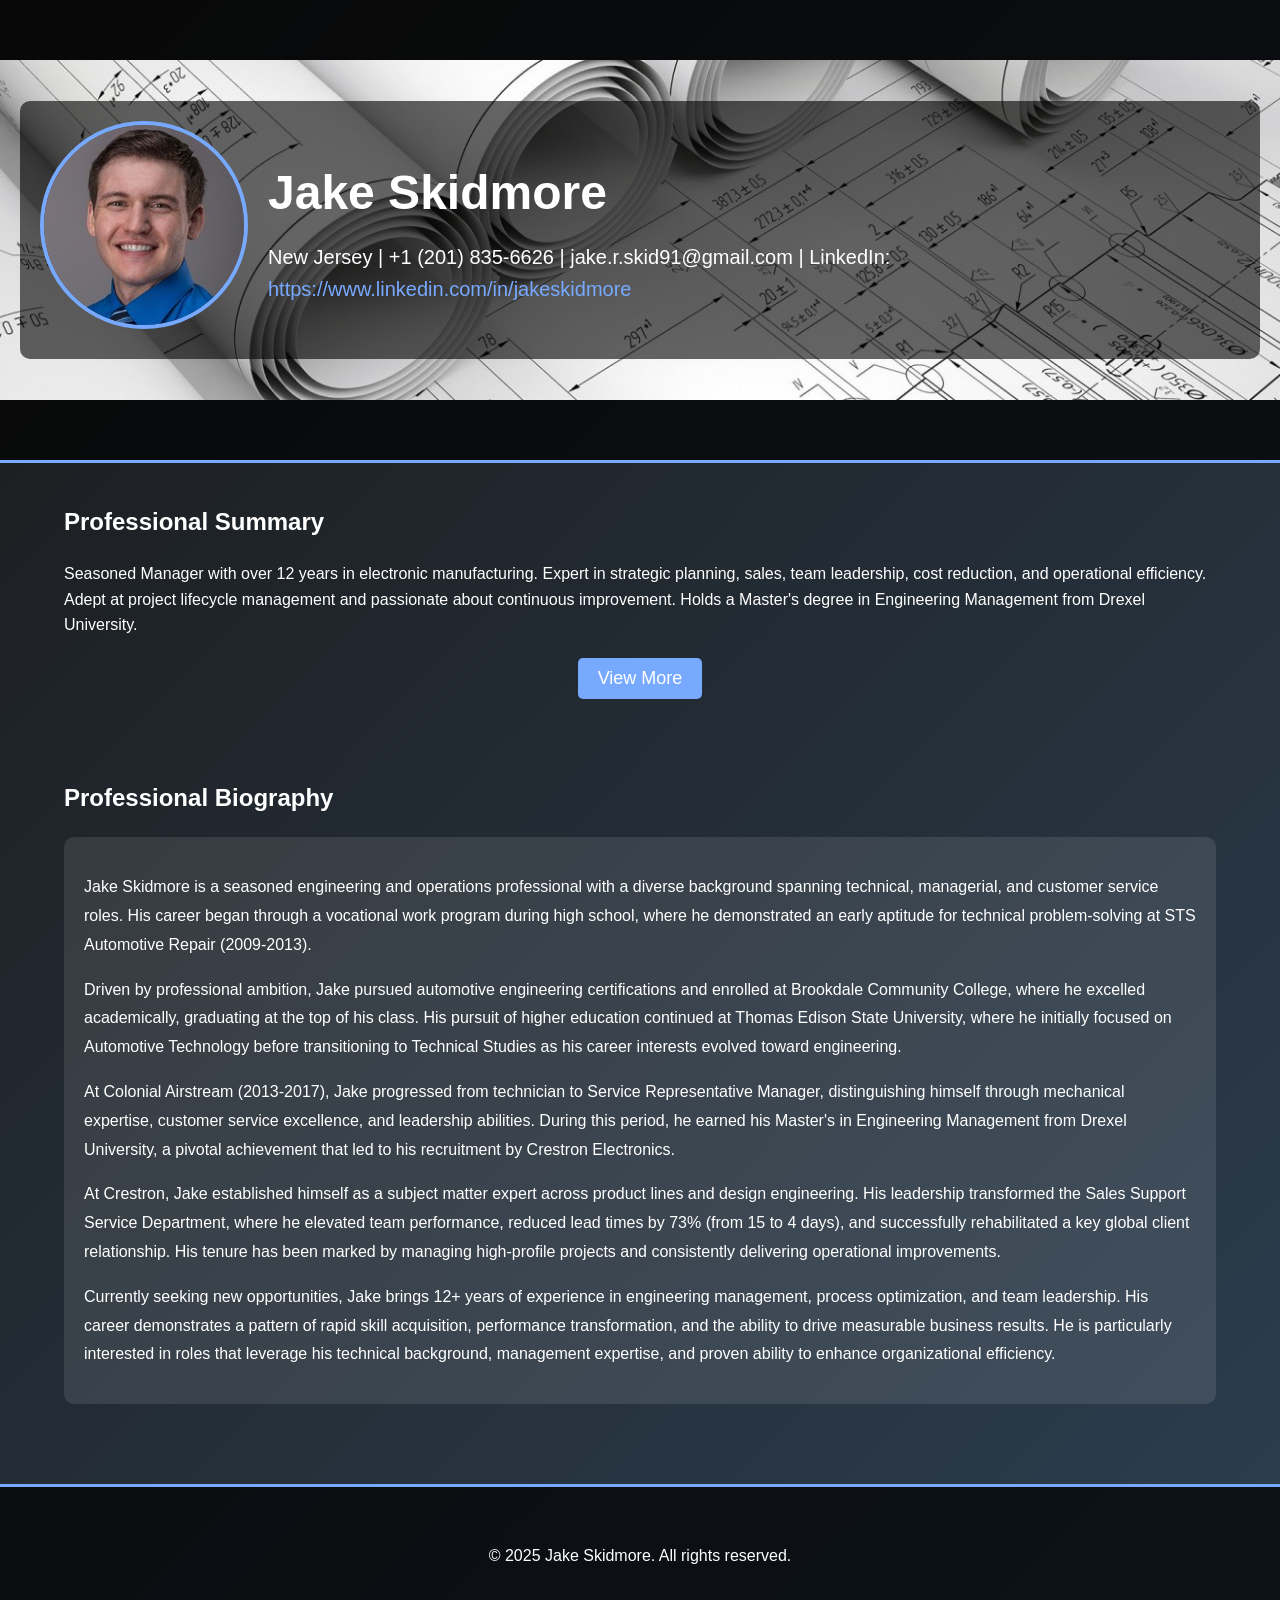
==== index.html @ ad58b1e4 "Update index.html" ====
<!DOCTYPE html>
<html lang="en">
<head>
    <meta charset="UTF-8">
    <meta name="viewport" content="width=device-width, initial-scale=1.0">
    <title>Jake Skidmore - Engineering Manager</title>
    <style>
        body {
            font-family: 'Arial', sans-serif;
            margin: 0;
            padding: 0;
            background: linear-gradient(135deg, #1a1a1a, #2c3e50);
            color: #fff;
            line-height: 1.6;
            overflow-x: hidden;
        }

        .container {
            width: 90%;
            max-width: 1200px;
            margin: 0 auto;
            padding: 20px;
        }

        h1, h2, h3 {
            color: #fff;
        }

        a {
            color: #77aaff;
            text-decoration: none;
        }

        a:hover {
            text-decoration: underline;
        }

        /* Header */
        header {
            text-align: center;
            padding: 60px 0;
            background: rgba(0, 0, 0, 0.7);
            border-bottom: 3px solid #77aaff;
            animation: fadeIn 2s ease-in-out;
            position: relative;
            overflow: hidden;
        }

        header img {
            width: 150px;
            height: 150px;
            border-radius: 50%;
            border: 3px solid #77aaff;
            margin-bottom: 10px;
        }

        header h1 {
            font-size: 48px;
            margin: 0;
            animation: slideIn 1.5s ease-in-out;
        }

        header p {
            font-size: 20px;
            margin: 10px 0 0;
            animation: slideIn 1.5s ease-in-out;
        }

        /* Tabs */
        .tabs {
            display: flex;
            justify-content: center;
            margin: 20px 0;
        }

        .tab-button {
            background: rgba(255, 255, 255, 0.1);
            border: none;
            color: #fff;
            padding: 10px 20px;
            margin: 0 10px;
            font-size: 18px;
            cursor: pointer;
            border-radius: 5px;
            transition: background 0.3s ease, transform 0.3s ease;
        }

        .tab-button:hover {
            background: rgba(119, 170, 255, 0.3);
            transform: translateY(-3px);
        }

        .tab-button.active {
            background: #77aaff;
            color: #fff;
        }

        .tab-content {
            display: none;
            padding: 20px;
            background: rgba(255, 255, 255, 0.1);
            border-radius: 10px;
            animation: fadeIn 0.5s ease-in-out;
        }

        .tab-content.active {
            display: block;
        }

        /* Experience & Education Items */
        .experience-item, .education-item {
            background: rgba(255, 255, 255, 0.1);
            padding: 20px;
            margin: 20px 0;
            border-radius: 10px;
            box-shadow: 0 4px 15px rgba(0, 0, 0, 0.3);
            transition: transform 0.3s ease, box-shadow 0.3s ease;
        }

        .experience-item:hover, .education-item:hover {
            transform: translateY(-10px);
            box-shadow: 0 8px 25px rgba(0, 0, 0, 0.5);
        }

        .experience-item h3, .education-item h3 {
            font-size: 24px;
            margin: 0 0 10px;
        }

        .experience-item p, .education-item p {
            font-size: 16px;
            margin: 5px 0;
        }

        /* Skills */
        #skills ul {
            list-style: none;
            padding: 0;
            display: flex;
            flex-wrap: wrap;
            gap: 10px;
        }

        #skills ul li {
            background: #77aaff;
            color: #fff;
            padding: 10px 20px;
            border-radius: 5px;
            font-size: 16px;
            transition: transform 0.3s ease, background 0.3s ease;
        }

        #skills ul li:hover {
            transform: scale(1.1);
            background: #5599ff;
        }

        /* Contact */
        #contact ul {
            list-style: none;
            padding: 0;
            text-align: center;
        }

        #contact ul li {
            margin: 10px 0;
            font-size: 18px;
        }

        /* Animations */
        @keyframes fadeIn {
            from { opacity: 0; }
            to { opacity: 1; }
        }

        @keyframes slideIn {
            from { transform: translateY(-50px); opacity: 0; }
            to { transform: translateY(0); opacity: 1; }
        }

        @keyframes glow {
            0% { opacity: 0; }
            100% { opacity: 1; }
        }

        /* Footer */
        footer {
            text-align: center;
            padding: 20px 0;
            background: rgba(0, 0, 0, 0.7);
            border-top: 3px solid #77aaff;
            margin-top: 40px;
            animation: fadeIn 2s ease-in-out;
        }

        /* Smooth Scroll */
        html {
            scroll-behavior: smooth;
        }

        /* New Additions */
        .view-more {
            text-align: center;
            margin: 20px 0;
        }

        .view-more button {
            background: #77aaff;
            color: #fff;
            border: none;
            padding: 10px 20px;
            font-size: 18px;
            cursor: pointer;
            border-radius: 5px;
            transition: background 0.3s ease, transform 0.3s ease;
        }

        .view-more button:hover {
            background: #5599ff;
            transform: translateY(-3px);
        }

        .skill-level {
            display: flex;
            align-items: center;
            margin-bottom: 15px;
        }

        .skill-level span {
            width: 200px; /* Adjust width as needed */
            font-weight: bold;
            font-size: 16px;
        }

        .skill-level progress {
            flex: 1;
            height: 10px;
            border-radius: 5px;
            background: rgba(255, 255, 255, 0.2);
        }

        .skill-level progress::-webkit-progress-bar {
            background: rgba(255, 255, 255, 0.2);
            border-radius: 5px;
        }

        .skill-level progress::-webkit-progress-value {
            background: #77aaff;
            border-radius: 5px;
        }

        .skill-level progress::-moz-progress-bar {
            background: #77aaff;
            border-radius: 5px;
        }

        .testimonials {
            background: rgba(255, 255, 255, 0.1);
            padding: 20px;
            border-radius: 10px;
            margin: 20px 0;
        }

        .testimonial-item {
            margin-bottom: 20px;
        }

        .testimonial-item p {
            font-style: italic;
        }

        .testimonial-item h4 {
            margin: 10px 0 0;
            font-size: 18px;
        }

        .contact-form {
            background: rgba(255, 255, 255, 0.1);
            padding: 20px;
            border-radius: 10px;
            margin: 20px 0;
        }

        .contact-form input, .contact-form textarea {
            width: 100%;
            padding: 10px;
            margin: 10px 0;
            border: none;
            border-radius: 5px;
            background: rgba(255, 255, 255, 0.2);
            color: #fff;
        }

        .contact-form button {
            background: #77aaff;
            color: #fff;
            border: none;
            padding: 10px 20px;
            font-size: 18px;
            cursor: pointer;
            border-radius: 5px;
            transition: background 0.3s ease, transform 0.3s ease;
        }

        .contact-form button:hover {
            background: #5599ff;
            transform: translateY(-3px);
        }

        .download-resume {
            text-align: center;
            margin: 20px 0;
        }

        .download-resume button {
            background: #77aaff;
            color: #fff;
            border: none;
            padding: 10px 20px;
            font-size: 18px;
            cursor: pointer;
            border-radius: 5px;
            transition: background 0.3s ease, transform 0.3s ease;
        }

        .download-resume button:hover {
            background: #5599ff;
            transform: translateY(-3px);
        }

        /* 3D Effects */
        .experience-item, .education-item, .testimonial-item, .contact-form, .download-resume {
            transform-style: preserve-3d;
            perspective: 1000px;
        }

        .experience-item:hover, .education-item:hover, .testimonial-item:hover, .contact-form:hover, .download-resume:hover {
            transform: rotateY(10deg) rotateX(10deg) translateZ(20px);
        }

        /* Additional Animations */
        @keyframes float {
            0%, 100% { transform: translateY(0); }
            50% { transform: translateY(-10px); }
        }

        .experience-item, .education-item, .testimonial-item, .contact-form, .download-resume {
            animation: float 4s ease-in-out infinite;
        }

        /* Back to Summary Button */
        .back-to-summary {
            text-align: center;
            margin-bottom: 20px;
        }

        .back-to-summary button {
            background: #77aaff;
            color: #fff;
            border: none;
            padding: 10px 20px;
            font-size: 18px;
            cursor: pointer;
            border-radius: 5px;
            transition: background 0.3s ease, transform 0.3s ease;
        }

        .back-to-summary button:hover {
            background: #5599ff;
            transform: translateY(-3px);
        }
.banner {
        background: url('[data-uri]') no-repeat center center;
        background-size: cover;
        height: 300px; /* Adjust height as needed */
        display: flex;
        align-items: center;
        justify-content: center;
        padding: 20px;
    }

    /* Profile Picture & Info */
    .profile-container {
        display: flex;
        align-items: center;
        background: rgba(0, 0, 0, 0.6); /* Dark overlay for readability */
        padding: 20px;
        border-radius: 10px;
    }

    .profile-container img {
        width: 200px; /* Enlarged */
        height: 200px;
        border-radius: 50%;
        border: 4px solid #77aaff;
        margin-right: 20px;
    }

    .profile-info {
        text-align: left;
        color: white;
    }
	
	.project-item {
    background: rgba(255, 255, 255, 0.1);
    padding: 20px;
    margin: 20px 0;
    border-radius: 10px;
    box-shadow: 0 4px 15px rgba(0, 0, 0, 0.3);
    transition: transform 0.3s ease, box-shadow 0.3s ease;
}

.project-item:hover {
    transform: translateY(-10px);
    box-shadow: 0 8px 25px rgba(0, 0, 0, 0.5);
}

.project-item h3 {
    font-size: 24px;
    margin: 0 0 10px;
}

.project-item p {
    font-size: 16px;
    margin: 5px 0;
}

.project-item a {
    color: #77aaff;
    text-decoration: none;
}

.project-item a:hover {
    text-decoration: underline;
}

 .bio-content {
        background: rgba(255, 255, 255, 0.1);
        padding: 20px;
        border-radius: 10px;
        margin: 20px 0;
        line-height: 1.8;
    }
    
    .bio-content p {
        margin-bottom: 15px;
    }
    </style>
</head>
<body>
<header>
    <div class="banner">
        <div class="profile-container">
            <img src="[data-uri]" 
         
                alt="Jake Skidmore">
            <div class="profile-info">
                <h1>Jake Skidmore</h1>
                <p>New Jersey | +1 (201) 835-6626 | jake.r.skid91@gmail.com | LinkedIn: 
                    <a href="https://linkedin.com/jakeskidmore" target="_blank">https://www.linkedin.com/in/jakeskidmore</a>
                </p>
            </div>
        </div>
    </div>
</header>


    <section id="summary">
        <div class="container">
            <h2> Professional Summary</h2>
            <p>
              Seasoned Manager with over 12 years in electronic manufacturing. Expert in strategic planning, sales, team leadership, cost reduction, and operational efficiency. Adept at project lifecycle management and passionate about continuous improvement. Holds a Master's degree in Engineering Management from Drexel University.
            </p>
            <div class="view-more">
                <button onclick="showTabs()">View More</button>
            </div>
        </div>
    </section>
<section id="bio">
    <div class="container">
        <h2>Professional Biography</h2>
        <div class="bio-content">
            <p>Jake Skidmore is a seasoned engineering and operations professional with a diverse background spanning technical, managerial, and customer service roles. His career began through a vocational work program during high school, where he demonstrated an early aptitude for technical problem-solving at STS Automotive Repair (2009-2013).</p>

            <p>Driven by professional ambition, Jake pursued automotive engineering certifications and enrolled at Brookdale Community College, where he excelled academically, graduating at the top of his class. His pursuit of higher education continued at Thomas Edison State University, where he initially focused on Automotive Technology before transitioning to Technical Studies as his career interests evolved toward engineering.</p>

            <p>At Colonial Airstream (2013-2017), Jake progressed from technician to Service Representative Manager, distinguishing himself through mechanical expertise, customer service excellence, and leadership abilities. During this period, he earned his Master's in Engineering Management from Drexel University, a pivotal achievement that led to his recruitment by Crestron Electronics.</p>

            <p>At Crestron, Jake established himself as a subject matter expert across product lines and design engineering. His leadership transformed the Sales Support Service Department, where he elevated team performance, reduced lead times by 73% (from 15 to 4 days), and successfully rehabilitated a key global client relationship. His tenure has been marked by managing high-profile projects and consistently delivering operational improvements.</p>

            <p>Currently seeking new opportunities, Jake brings 12+ years of experience in engineering management, process optimization, and team leadership. His career demonstrates a pattern of rapid skill acquisition, performance transformation, and the ability to drive measurable business results. He is particularly interested in roles that leverage his technical background, management expertise, and proven ability to enhance organizational efficiency.</p>
        </div>
    </div>
</section>
    <section id="tabs-section" style="display: none;">
        <div class="container">
            <!-- Add a "Back to Summary" button -->
            <div class="back-to-summary">
                <button onclick="showSummary()">Back to Summary</button>
            </div>
            <div class="tabs">
                <button class="tab-button" data-tab="skills">Skills</button>
                <button class="tab-button" data-tab="education">Education</button>
				<button class="tab-button" data-tab="projects">Notable Projects</button> 
            </div>
			
			<div id="projects" class="tab-content">
    <h2>NOTABLE PROJECTS</h2>
    <div class="project-item">
        <h3>Lambeau Field</h3>
        <p>
            Lambeau Field, home of the Green Bay Packers, implemented Crestron's advanced automation solutions to enhance the fan experience and streamline stadium operations.
            <br>
            <a href="https://www.crestron.com/News/Case-Studies/2021/Lambeau-Field" target="_blank">Read more about the Lambeau Field project</a>
        </p>
    </div>
    <div class="project-item">
        <h3>Texas A&M University College of Engineering</h3>
        <p>
            Texas A&M University integrated Crestron's technology to create a state-of-the-art learning environment for engineering students.
            <br>
            <a href="https://www.crestron.com/News/Case-Studies/2019/Texas-A-M-University-College-of-Engineering" target="_blank">Read more about the Texas A&M project</a>
        </p>
    </div>
    <div class="project-item">
        <h3>White & Case LLP</h3>
        <p>
            White & Case LLP, a global law firm, utilized Crestron's solutions to modernize their office spaces and improve collaboration across their teams.
            <br>
            <a href="https://www.crestron.com/News/Case-Studies/2019/White-Case-LLP" target="_blank">Read more about the White & Case LLP project</a>
        </p>
    </div>
</div>
			
            <div id="education" class="tab-content">
                <h2>EDUCATION</h2>
                <div class="education-item">
                    <h3>Drexel University – Philadelphia, PA</h3>
                    <p>Master of Science, Engineering Management – May 2017</p>
                </div>
                <div class="education-item">
                    <h3>Thomas Edison State University – Trenton, NJ</h3>
                    <p>Bachelor of Science, Technical Studies – December 2014</p>
                </div>
            </div>
            <div id="skills" class="tab-content">
                <h2>SKILLS</h2>
                <div class="skill-level">
                    <span>Project Management</span>
                    <progress value="90" max="100"></progress>
                </div>
                <div class="skill-level">
                    <span>Product Management</span>
                    <progress value="85" max="100"></progress>
                </div>
                <div class="skill-level">
                    <span>Strategic Thinking</span>
                    <progress value="88" max="100"></progress>
                </div>
                <div class="skill-level">
                    <span>Strategic Planning & Execution</span>
                    <progress value="92" max="100"></progress>
                </div>
                <div class="skill-level">
                    <span>Process Standardization</span>
                    <progress value="87" max="100"></progress>
                </div>
                <div class="skill-level">
                    <span>Change Management</span>
                    <progress value="85" max="100"></progress>
                </div>
                <div class="skill-level">
                    <span>Team Development</span>
                    <progress value="90" max="100"></progress>
                </div>
                <div class="skill-level">
                    <span>Workforce Development & Mentorship</span>
                    <progress value="89" max="100"></progress>
                </div>
                <div class="skill-level">
                    <span>Business Process Improvement (BPI)</span>
                    <progress value="91" max="100"></progress>
                </div>
                <div class="skill-level">
                    <span>Time Management</span>
                    <progress value="95" max="100"></progress>
                </div>
                <div class="skill-level">
                    <span>Problem-Solving</span>
                    <progress value="94" max="100"></progress>
                </div>
                <div class="skill-level">
                    <span>Innovation</span>
                    <progress value="88" max="100"></progress>
                </div>
                <div class="skill-level">
                    <span>Quality Improvement</span>
                    <progress value="90" max="100"></progress>
                </div>
                <div class="skill-level">
                    <span>Agile & Waterfall Management</span>
                    <progress value="93" max="100"></progress>
                </div>
                <div class="skill-level">
                    <span>Coaching</span>
                    <progress value="87" max="100"></progress>
                </div>
                <div class="skill-level">
                    <span>Communication</span>
                    <progress value="92" max="100"></progress>
                </div>
                <div class="skill-level">
                    <span>Presentation</span>
                    <progress value="89" max="100"></progress>
                </div>
                <div class="skill-level">
                    <span>Decision-Making & Problem-Solving</span>
                    <progress value="91" max="100"></progress>
                </div>
                <div class="skill-level">
                    <span>Relationship Building</span>
                    <progress value="90" max="100"></progress>
                </div>
                <div class="skill-level">
                    <span>Adaptability</span>
                    <progress value="93" max="100"></progress>
                </div>
                <div class="skill-level">
                    <span>Microsoft Office Suite</span>
                    <progress value="95" max="100"></progress>
                </div>
                <div class="skill-level">
                    <span>AutoCAD</span>
                    <progress value="85" max="100"></progress>
                </div>
                <div class="skill-level">
                    <span>Smartsheet</span>
                    <progress value="88" max="100"></progress>
                </div>
                <div class="skill-level">
                    <span>Salesforce</span>
                    <progress value="87" max="100"></progress>
                </div>
                <div class="skill-level">
                    <span>Jira</span>
                    <progress value="90" max="100"></progress>
                </div>
                <div class="skill-level">
                    <span>Bluebeam Revu</span>
                    <progress value="86" max="100"></progress>
                </div>
                <div class="skill-level">
                    <span>HTML</span>
                    <progress value="92" max="100"></progress>
                </div>
                <div class="skill-level">
                    <span>Python</span>
                    <progress value="89" max="100"></progress>
                </div>
                <div class="skill-level">
                    <span>JavaScript</span>
                    <progress value="88" max="100"></progress>
                </div>
                <div class="skill-level">
                    <span>CSS</span>
                    <progress value="90" max="100"></progress>
                </div>
            </div>
    </section>

   
    <footer>
        <div class="container">
            <p>&copy; 2025 Jake Skidmore. All rights reserved.</p>
        </div>
    </footer>

    <script>
const tabButtons = document.querySelectorAll('.tab-button');
const tabContents = document.querySelectorAll('.tab-content');

tabButtons.forEach(button => {
    button.addEventListener('click', () => {
        // Remove active class from all buttons and contents
        tabButtons.forEach(btn => btn.classList.remove('active'));
        tabContents.forEach(content => content.classList.remove('active'));

        // Add active class to the clicked button and corresponding content
        button.classList.add('active');
        const tabId = button.getAttribute('data-tab');
        document.getElementById(tabId).classList.add('active');
    });
});

    // Show tabs when "View More" is clicked
    function showTabs() {
        document.getElementById('tabs-section').style.display = 'block';
        document.getElementById('summary').style.display = 'none';
    }

    // Redirect to the Google Drive URL for resume download
    function downloadResume() {
        window.location.href = "https://drive.google.com/file/d/1mswe3ufVLUge-HNjXkc7mjkjzLSnm6Ih/view?usp=drive_link";
    }

    // Show the Summary section and hide the Tabs section
    function showSummary() {
        document.getElementById('summary').style.display = 'block';
        document.getElementById('tabs-section').style.display = 'none';
    }

    // Show the Tabs section and hide the Summary section
    function showTabs() {
        document.getElementById('tabs-section').style.display = 'block';
        document.getElementById('summary').style.display = 'none';
    }
        
    </script>
</body>
</html>
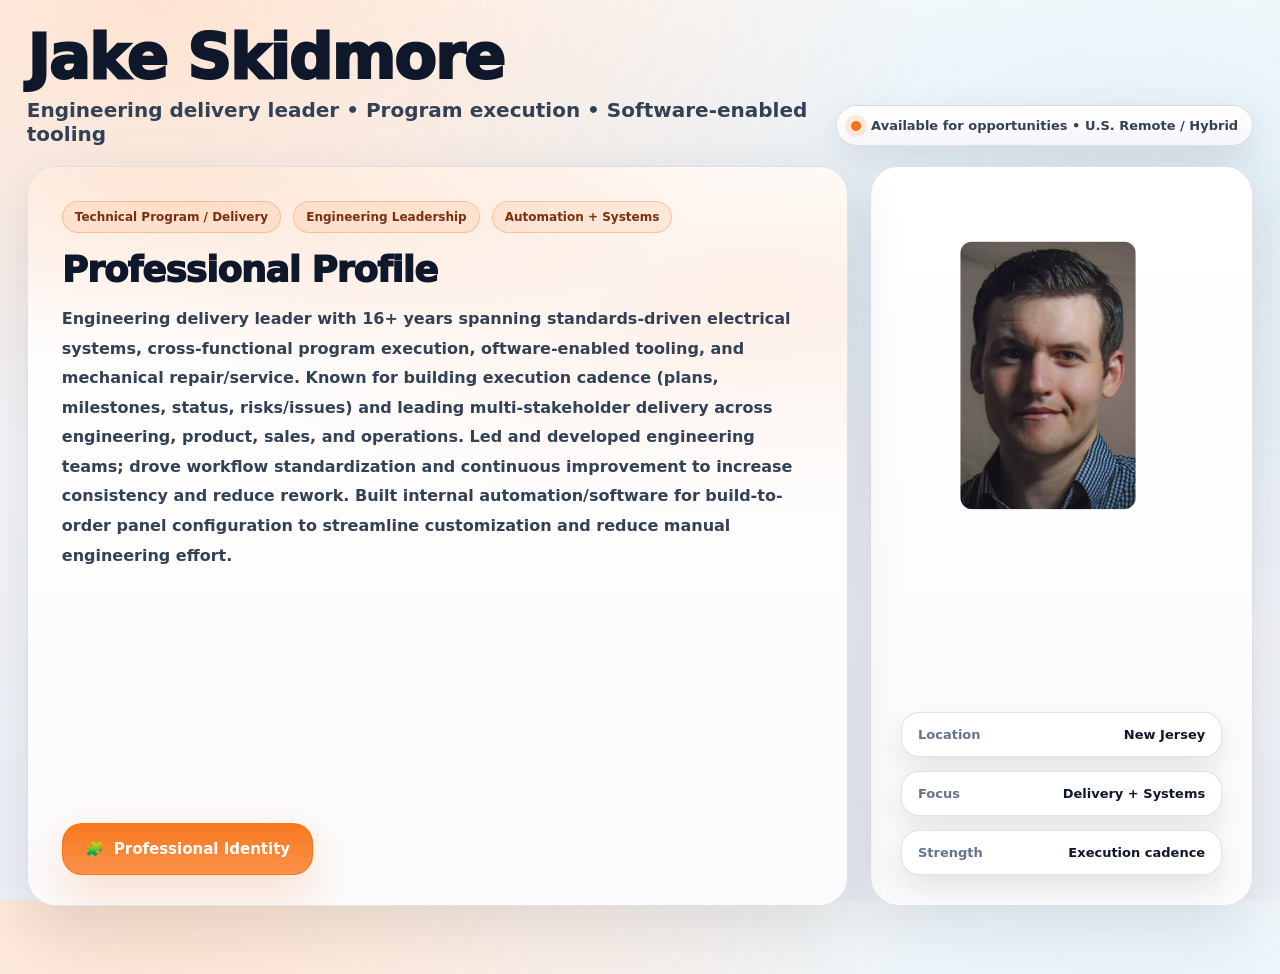
==== commit a5c56b77: "Update index.html" ====
--- a/index.html
+++ b/index.html
@@ -1,720 +1,1230 @@
-<!DOCTYPE html>
+<!doctype html>
 <html lang="en">
 <head>
-    <meta charset="UTF-8">
-    <meta name="viewport" content="width=device-width, initial-scale=1.0">
-    <title>Jake Skidmore - Engineering Manager</title>
-    <style>
-        body {
-            font-family: 'Arial', sans-serif;
-            margin: 0;
-            padding: 0;
-            background: linear-gradient(135deg, #1a1a1a, #2c3e50);
-            color: #fff;
-            line-height: 1.6;
-            overflow-x: hidden;
+  <meta charset="utf-8" />
+  <meta name="viewport" content="width=device-width, initial-scale=1" />
+  <title>Jake Skidmore — Professional Profile</title>
+  <style>
+    :root{
+      /* Bright theme */
+      --bg0:#ffffff;
+      --bg1:#f6f7fb;
+      --bg2:#eef1f7;
+
+      --panel:#ffffff;
+      --panel2:#fbfbfd;
+      --border: rgba(15,23,42,0.12);
+
+      --text:#0f172a;
+      --muted:#334155;
+      --muted2:#64748b;
+
+      --shadow: 0 18px 60px rgba(15,23,42,0.12);
+      --shadow2: 0 12px 34px rgba(15,23,42,0.10);
+
+      --radius-xl: 28px;
+      --radius-lg: 20px;
+      --radius-md: 16px;
+
+      /* Orange accent */
+      --accent:#f97316;
+      --accent2:#fb923c;
+      --accentSoft: rgba(249,115,22,0.14);
+
+      --gap: 22px;
+    }
+
+    *{ box-sizing:border-box; }
+    html, body{ height:100%; }
+    body{
+      margin:0;
+      font-family: ui-sans-serif, system-ui, -apple-system, Segoe UI, Roboto, Helvetica, Arial;
+      color: var(--text);
+      background:
+        radial-gradient(1200px 700px at 12% 0%, rgba(249,115,22,0.20), transparent 65%),
+        radial-gradient(1200px 700px at 88% 20%, rgba(2,132,199,0.10), transparent 65%),
+        linear-gradient(180deg, var(--bg0), var(--bg1) 35%, var(--bg2));
+      overflow-x:hidden;
+    }
+
+    a{ color:inherit; text-decoration:none; }
+    button{ font:inherit; }
+
+    /* Fill more of the page */
+    .wrap{
+      width: min(1560px, 98vw);
+      margin: 0 auto;
+      padding: 28px 14px 46px;
+      min-height: 100vh;
+      display:flex;
+      flex-direction:column;
+    }
+
+    /* Top bar */
+    .topbar{
+      display:flex;
+      align-items:flex-end;
+      justify-content:space-between;
+      gap: 18px;
+      margin-bottom: 20px;
+    }
+
+    .brand{
+      display:flex;
+      flex-direction:column;
+      gap: 10px;
+    }
+    .brand .name{
+      font-weight: 950;
+      letter-spacing: -1.4px;
+      font-size: clamp(40px, 4.8vw, 68px);
+      line-height: 0.98;
+      margin: 0;
+    }
+    .brand .tagline{
+      color: var(--muted);
+      font-size: clamp(15px, 1.6vw, 20px);
+      font-weight: 750;
+    }
+
+    .pill{
+      display:flex;
+      gap:10px;
+      align-items:center;
+      padding: 12px 14px;
+      border: 1px solid var(--border);
+      background: linear-gradient(180deg, #ffffff, #f7f7fb);
+      border-radius: 999px;
+      box-shadow: var(--shadow2);
+      white-space:nowrap;
+    }
+    .pill .dot{
+      width:10px; height:10px; border-radius:50%;
+      background: var(--accent);
+      box-shadow: 0 0 0 6px var(--accentSoft);
+    }
+    .pill span{
+      color: var(--muted);
+      font-size: 13px;
+      font-weight: 650;
+    }
+
+    @media (max-width: 980px){
+      .pill{ display:none; }
+    }
+
+    /* Panels */
+    .panel{
+      border: 1px solid var(--border);
+      background: linear-gradient(180deg, var(--panel), var(--panel2));
+      border-radius: var(--radius-xl);
+      box-shadow: var(--shadow);
+    }
+
+    /* HERO - fill viewport height to remove dead space */
+    .hero{
+      display:grid;
+      grid-template-columns: 1.5fr 0.7fr;
+      gap: var(--gap);
+      align-items: stretch;
+      flex: 1;
+      min-height: calc(100vh - 160px);
+    }
+    @media (max-width: 980px){
+      .hero{ grid-template-columns: 1fr; min-height: auto; }
+    }
+
+    .heroMain{
+      padding: 34px 34px 30px;
+      position:relative;
+      overflow:hidden;
+      display:flex;
+      flex-direction:column;
+      justify-content:space-between;
+    }
+    .heroMain:before{
+      content:"";
+      position:absolute;
+      inset:-2px;
+      background:
+        radial-gradient(900px 340px at 18% 0%, rgba(249,115,22,0.18), transparent 60%),
+        radial-gradient(900px 340px at 88% 18%, rgba(249,115,22,0.10), transparent 65%);
+      pointer-events:none;
+    }
+    .heroMain > *{ position:relative; }
+
+    .kicker{
+      display:flex;
+      gap:12px;
+      align-items:center;
+      margin-bottom: 18px;
+      flex-wrap:wrap;
+    }
+    .badge{
+      padding: 8px 12px;
+      border-radius: 999px;
+      border:1px solid rgba(249,115,22,0.30);
+      background: rgba(249,115,22,0.10);
+      color: #7c2d12;
+      font-size: 12px;
+      font-weight: 800;
+    }
+
+    .headline{
+      font-size: clamp(30px, 2.8vw, 44px);
+      line-height: 1.08;
+      margin: 0 0 14px;
+      font-weight: 950;
+      letter-spacing: -1px;
+    }
+
+    .summary{
+      color: var(--muted);
+      font-size: clamp(16px, 1.25vw, 19px);
+      line-height: 1.85;
+      margin: 0 0 18px;
+      max-width: 100ch;
+      font-weight: 600;
+    }
+
+    .ctaRow{
+      display:flex;
+      gap: 12px;
+      align-items:center;
+      flex-wrap:wrap;
+      margin-top: 18px;
+    }
+    .btn{
+      cursor:pointer;
+      border: 1px solid var(--border);
+      background: #ffffff;
+      color: var(--text);
+      padding: 14px 18px;
+      border-radius: 18px;
+      transition: transform .12s ease, box-shadow .2s ease, border-color .2s ease, background .2s ease;
+      display:inline-flex;
+      gap: 10px;
+      align-items:center;
+      user-select:none;
+      box-shadow: 0 12px 30px rgba(15,23,42,0.12);
+      font-weight: 800;
+      font-size: 14px;
+    }
+    .btn:hover{
+      transform: translateY(-1px);
+      border-color: rgba(249,115,22,0.45);
+      box-shadow: 0 16px 40px rgba(15,23,42,0.14);
+    }
+    .btnPrimary{
+      background: linear-gradient(180deg, rgba(249,115,22,0.96), rgba(249,115,22,0.78));
+      border-color: rgba(249,115,22,0.90);
+      color: #fff;
+      box-shadow: 0 18px 50px rgba(249,115,22,0.24);
+      padding: 16px 22px;
+      border-radius: 20px;
+      font-size: 15px;
+    }
+    .btnPrimary:hover{
+      border-color: rgba(249,115,22,1);
+      box-shadow: 0 22px 60px rgba(249,115,22,0.28);
+    }
+    .btnSmall{
+      padding: 11px 13px;
+      border-radius: 16px;
+      font-size: 13px;
+      box-shadow: 0 10px 22px rgba(15,23,42,0.10);
+    }
+
+    .heroSide{
+      padding: 30px;
+      display:flex;
+      gap: 18px;
+      align-items:center;
+      justify-content:space-between;
+      flex-direction:column;
+    }
+
+.avatarImg{
+  width: 90%;
+  height: 90%;
+  display:block;
+border-radius: 16px;
+
+  object-fit: cover;              /* no distortion; crops to fill */
+  object-position: 50% 15%;       /* move UP (try 0%–30%) */
+
+  background: #ffffff;
+  transform: scale(.75);
+  transform-origin: center;
+}
+
+    .avatar .ph{
+      color: var(--muted2);
+      font-size: 12px;
+      text-align:center;
+      padding: 0 12px;
+      line-height: 1.45;
+      font-weight: 750;
+    }
+
+    .mini{
+      width:100%;
+      display:grid;
+      gap: 14px;
+    }
+    .mini .row{
+      display:flex;
+      gap: 10px;
+      align-items:center;
+      justify-content:space-between;
+      padding: 14px 16px;
+      border: 1px solid var(--border);
+      background: #ffffff;
+      border-radius: 18px;
+      box-shadow: 0 12px 28px rgba(15,23,42,0.10);
+      font-weight: 700;
+    }
+    .mini .row span{
+      color: var(--muted2);
+      font-size: 13px;
+      font-weight: 650;
+    }
+    .mini .row strong{
+      font-size: 13px;
+    }
+
+    /* Pages */
+    .page{
+      margin-top: 22px;
+      display:none;
+    }
+    .page.active{ display:block; }
+
+    .pageHeader{
+      display:flex;
+      align-items:flex-end;
+      justify-content:space-between;
+      gap: 12px;
+      margin-top: 24px;
+      margin-bottom: 14px;
+    }
+    .pageTitle{
+      font-size: 26px;
+      font-weight: 950;
+      letter-spacing: -0.6px;
+      margin: 0;
+    }
+    .pageSubtitle{
+      color: var(--muted2);
+      font-size: 13px;
+      margin: 7px 0 0;
+      font-weight: 650;
+    }
+    .pageControls{
+      display:flex;
+      gap: 10px;
+      align-items:center;
+      flex-wrap:wrap;
+    }
+
+    /* Card grids */
+    .grid{
+      display:grid;
+      gap: 22px;
+    }
+    .grid.cards-3{
+      grid-template-columns: repeat(3, 1fr);
+    }
+    @media (max-width: 1200px){
+      .grid.cards-3{ grid-template-columns: repeat(2, 1fr); }
+    }
+    @media (max-width: 720px){
+      .grid.cards-3{ grid-template-columns: 1fr; }
+    }
+
+    .card{
+      border: 1px solid var(--border);
+      background: #ffffff;
+      border-radius: var(--radius-lg);
+      padding: 20px;
+      box-shadow: var(--shadow2);
+      transition: transform .14s ease, border-color .2s ease, box-shadow .2s ease;
+      position:relative;
+      overflow:hidden;
+      cursor: default;
+      min-height: 260px;
+    }
+    .card:before{
+      content:"";
+      position:absolute;
+      inset:0;
+      background: radial-gradient(620px 280px at 0% 0%, rgba(249,115,22,0.12), transparent 60%);
+      pointer-events:none;
+    }
+    .card > *{ position:relative; }
+
+    .card:hover{
+      transform: translateY(-2px);
+      border-color: rgba(249,115,22,0.40);
+      box-shadow: 0 18px 56px rgba(15,23,42,0.14);
+    }
+
+    .card .cardTop{
+      display:flex;
+      align-items:flex-start;
+      justify-content:space-between;
+      gap: 12px;
+      margin-bottom: 12px;
+    }
+    .card h3{
+      margin:0;
+      font-size: 16px;
+      font-weight: 950;
+      letter-spacing: -0.2px;
+    }
+    .meta{
+      color: var(--muted2);
+      font-size: 12px;
+      margin-top: 6px;
+      line-height: 1.35;
+      font-weight: 700;
+    }
+    .chip{
+      font-size: 11px;
+      color: #7c2d12;
+      border: 1px solid rgba(249,115,22,0.30);
+      background: rgba(249,115,22,0.10);
+      padding: 7px 10px;
+      border-radius: 999px;
+      white-space:nowrap;
+      font-weight: 900;
+    }
+    .card ul{
+      margin: 12px 0 0;
+      padding-left: 18px;
+      color: var(--muted);
+      font-size: 13.5px;
+      line-height: 1.65;
+      font-weight: 600;
+    }
+    .card li{ margin: 7px 0; }
+
+    /* Skills */
+    .skillsWrap{
+      display:grid;
+      grid-template-columns: 1fr 1fr;
+      gap: 22px;
+    }
+    @media (max-width: 980px){
+      .skillsWrap{ grid-template-columns: 1fr; }
+    }
+
+    .skillsSection{
+      border: 1px solid var(--border);
+      background: #ffffff;
+      border-radius: var(--radius-xl);
+      padding: 20px;
+      box-shadow: var(--shadow2);
+    }
+    .skillsSectionTitle{
+      display:flex;
+      align-items:baseline;
+      justify-content:space-between;
+      gap: 10px;
+      margin-bottom: 14px;
+    }
+    .skillsSectionTitle h3{
+      margin:0;
+      font-size: 16px;
+      font-weight: 950;
+      letter-spacing: -0.2px;
+    }
+    .skillsSectionTitle span{
+      color: var(--muted2);
+      font-size: 12px;
+      font-weight: 700;
+    }
+
+    .skillItem{
+      border: 1px solid var(--border);
+      background: linear-gradient(180deg, #ffffff, #fafbfc);
+      border-radius: var(--radius-lg);
+      padding: 14px 14px 12px;
+      position:relative;
+      overflow:hidden;
+      cursor: default;
+      transition: transform .14s ease, border-color .2s ease, box-shadow .2s ease;
+      box-shadow: 0 10px 22px rgba(15,23,42,0.08);
+    }
+    .skillItem:hover{
+      transform: translateY(-2px);
+      border-color: rgba(249,115,22,0.40);
+      box-shadow: 0 14px 30px rgba(15,23,42,0.12);
+    }
+    .skillTop{
+      display:flex;
+      align-items:baseline;
+      justify-content:space-between;
+      gap: 10px;
+    }
+    .skillName{
+      font-weight: 900;
+      letter-spacing: -0.2px;
+      font-size: 14px;
+      margin:0;
+    }
+    .skillHint{
+      color: var(--muted2);
+      font-size: 12px;
+      margin:0;
+      font-weight: 700;
+    }
+
+    .hoverBar{
+      margin-top: 10px;
+      height: 12px;
+      border-radius: 999px;
+      border: 1px solid rgba(15,23,42,0.12);
+      background: rgba(15,23,42,0.04);
+      overflow:hidden;
+      transform-origin: top;
+      transform: translateY(10px) scaleY(0.7);
+      opacity: 0;
+      transition: opacity .18s ease, transform .18s ease;
+    }
+    .skillItem:hover .hoverBar{
+      opacity: 1;
+      transform: translateY(0) scaleY(1);
+    }
+    .barFill{
+      height: 100%;
+      width: 0%;
+      background: linear-gradient(90deg, rgba(249,115,22,0.95), rgba(251,146,60,0.75));
+      border-right: 1px solid rgba(255,255,255,0.55);
+      transition: width 0.9s ease;
+    }
+
+    .yearsBubble{
+      position:absolute;
+      right: 12px;
+      bottom: 10px;
+      font-size: 12px;
+      color: #7c2d12;
+      border: 1px solid rgba(249,115,22,0.30);
+      background: rgba(249,115,22,0.10);
+      padding: 7px 10px;
+      border-radius: 999px;
+      opacity: 0;
+      transform: translateY(8px);
+      transition: opacity .18s ease, transform .18s ease;
+      user-select:none;
+      font-weight: 950;
+    }
+    .skillItem:hover .yearsBubble{
+      opacity: 1;
+      transform: translateY(0);
+    }
+    /* Education - text-only school marks (no images) */
+    .eduGrid{
+      display:grid;
+      gap: 22px;
+      grid-template-columns: 1fr;
+      align-items: stretch;
+    }
+
+    .eduCard{
+      min-height: 360px;
+      padding: 22px;
+      display:flex;
+      flex-direction:column;
+      gap: 16px;
+    }
+
+    .eduMark{
+      width: 100%;
+      border-radius: 20px;
+      border: 1px solid rgba(15,23,42,0.12);
+      background: #ffffff;
+      box-shadow: 0 12px 28px rgba(15,23,42,0.08);
+      padding: 26px 22px;
+      display:flex;
+      flex-direction:column;
+      justify-content:center;
+      align-items:center;
+      text-align:center;
+      gap: 8px;
+    }
+
+    /* Drexel styling */
+    .eduMark.drexel{
+      background: linear-gradient(180deg, #ffffff, #fbfbfd);
+      position:relative;
+    }
+    .eduMark.drexel:after{
+      content:"";
+      position:absolute;
+      left: 18px;
+      right: 18px;
+      bottom: 18px;
+      height: 6px;
+      border-radius: 999px;
+      background: #f8c000;
+      opacity: 0.95;
+    }
+    .eduMark.drexel .eduName{
+      font-family: Georgia, 'Times New Roman', Times, serif;
+      font-size: clamp(42px, 4.2vw, 64px);
+      font-weight: 900;
+      letter-spacing: -1px;
+      color: #003878;
+      line-height: 1;
+    }
+    .eduMark.drexel .eduSub{
+      font-family: Georgia, 'Times New Roman', Times, serif;
+      font-size: 18px;
+      letter-spacing: 6px;
+      color: #003878;
+      font-weight: 800;
+      margin-bottom: 10px;
+    }
+
+    /* TESU styling */
+    .eduMark.tesu{
+      background: linear-gradient(180deg, #ffffff, #fbfbfd);
+      position:relative;
+    }
+    .eduMark.tesu:before,
+    .eduMark.tesu:after{
+      content:"";
+      position:absolute;
+      left: 18px;
+      right: 18px;
+      height: 4px;
+      border-radius: 999px;
+      background: #f8c800;
+      opacity: 0.9;
+    }
+    .eduMark.tesu:before{ top: 18px; }
+    .eduMark.tesu:after{ bottom: 18px; }
+    .eduMark.tesu .eduName{
+      font-family: Impact, 'Arial Black', 'Segoe UI', system-ui, sans-serif;
+      font-size: clamp(44px, 5.0vw, 72px);
+      font-weight: 900;
+      letter-spacing: -0.5px;
+      color: #700018;
+      line-height: 0.95;
+    }
+    .eduMark.tesu .eduSub{
+      font-family: ui-sans-serif, system-ui, -apple-system, Segoe UI, Roboto, Helvetica, Arial;
+      font-size: 16px;
+      letter-spacing: 1px;
+      color: #606060;
+      font-weight: 800;
+      text-transform: uppercase;
+      margin-top: 6px;
+      margin-bottom: 10px;
+    }
+
+    .eduText{
+      display:flex;
+      flex-direction:column;
+      gap: 8px;
+      padding: 2px 2px 0;
+    }
+
+    .eduText h3{
+      margin: 0;
+      font-size: 22px;
+      font-weight: 950;
+      letter-spacing: -0.35px;
+    }
+
+    .eduText .meta{
+      margin: 0;
+      font-size: 14px;
+      line-height: 1.45;
+      font-weight: 750;
+      color: #64748b;
+    }
+
+    .footer{
+      margin-top: 22px;
+      color: var(--muted2);
+      font-size: 12px;
+      text-align:center;
+      font-weight: 700;
+    }
+
+    /* Bento modal */
+    .modal{
+      position: fixed;
+      inset: 0;
+      background: rgba(15,23,42,0.45);
+      display:none;
+      align-items:center;
+      justify-content:center;
+      padding: 18px;
+      z-index: 50;
+    }
+    .modal.open{ display:flex; }
+
+    .bento{
+      width:min(1120px, 100%);
+      border-radius: 30px;
+      border: 1px solid rgba(15,23,42,0.12);
+      background: linear-gradient(180deg, #ffffff, #f7f8fb);
+      box-shadow: 0 30px 120px rgba(15,23,42,0.30);
+      padding: 18px;
+    }
+    .bentoTop{
+      display:flex;
+      align-items:center;
+      justify-content:space-between;
+      gap: 12px;
+      margin-bottom: 14px;
+    }
+    .bentoTop h2{
+      margin:0;
+      font-size: 18px;
+      letter-spacing: -0.3px;
+      font-weight: 950;
+    }
+    .bentoTop p{
+      margin: 4px 0 0;
+      color: var(--muted2);
+      font-size: 13px;
+      font-weight: 750;
+    }
+
+    .bentoGrid{
+      display:grid;
+      grid-template-columns: 1.2fr 1fr 1fr;
+      gap: 14px;
+    }
+    @media (max-width: 980px){
+      .bentoGrid{ grid-template-columns: 1fr; }
+    }
+
+    .tile{
+      border-radius: 24px;
+      border: 1px solid rgba(15,23,42,0.12);
+      background: #ffffff;
+      padding: 18px;
+      cursor:pointer;
+      transition: transform .14s ease, border-color .2s ease, box-shadow .2s ease;
+      position:relative;
+      overflow:hidden;
+      min-height: 150px;
+      display:flex;
+      flex-direction:column;
+      justify-content:space-between;
+      gap: 10px;
+      box-shadow: 0 12px 26px rgba(15,23,42,0.10);
+    }
+    .tile:before{
+      content:"";
+      position:absolute;
+      inset:0;
+      background: radial-gradient(720px 300px at 0% 0%, rgba(249,115,22,0.18), transparent 65%);
+      pointer-events:none;
+    }
+    .tile > *{ position:relative; }
+
+    .tile:hover{
+      transform: translateY(-2px);
+      border-color: rgba(249,115,22,0.42);
+      box-shadow: 0 16px 34px rgba(15,23,42,0.14);
+    }
+
+    .tile .title{
+      font-size: 18px;
+      font-weight: 950;
+      margin: 0;
+      letter-spacing: -0.3px;
+    }
+    .tile .desc{
+      margin: 0;
+      color: var(--muted);
+      font-size: 13.5px;
+      line-height: 1.6;
+      font-weight: 650;
+    }
+    .tile .go{
+      display:flex;
+      align-items:center;
+      justify-content:space-between;
+      gap: 10px;
+      color: rgba(15,23,42,0.80);
+      font-size: 12px;
+      font-weight: 900;
+    }
+    .tile .arrow{
+      width: 40px;
+      height: 40px;
+      border-radius: 16px;
+      border: 1px solid rgba(249,115,22,0.30);
+      display:grid;
+      place-items:center;
+      background: rgba(249,115,22,0.10);
+      color: #7c2d12;
+      flex: 0 0 auto;
+      font-weight: 950;
+    }
+  </style>
+</head>
+
+<body>
+  <div class="wrap">
+    <header class="topbar">
+      <div class="brand">
+        <h1 class="name">Jake Skidmore</h1>
+        <div class="tagline">Engineering delivery leader • Program execution • Software-enabled tooling</div>
+      </div>
+
+      <div class="pill" title="Status">
+        <div class="dot" aria-hidden="true"></div>
+        <span>Available for opportunities • U.S. Remote / Hybrid</span>
+      </div>
+    </header>
+
+    <!-- HOME -->
+    <section id="home" class="hero">
+      <div class="panel heroMain">
+        <div>
+          <div class="kicker">
+            <span class="badge">Technical Program / Delivery</span>
+            <span class="badge">Engineering Leadership</span>
+            <span class="badge">Automation + Systems</span>
+          </div>
+
+          <h2 class="headline">Professional Profile</h2>
+
+          <p class="summary">
+            Engineering delivery leader with 16+ years spanning standards-driven electrical systems, cross-functional
+            program execution, oftware-enabled tooling, and mechanical repair/service. Known for building execution cadence (plans, milestones,
+            status, risks/issues) and leading multi-stakeholder delivery across engineering, product, sales, and operations.
+            Led and developed engineering teams; drove workflow standardization and continuous improvement to increase
+            consistency and reduce rework. Built internal automation/software for build-to-order panel configuration to
+            streamline customization and reduce manual engineering effort.
+          </p>
+        </div>
+
+        <!-- ONLY BUTTON ON HOME -->
+        <div class="ctaRow">
+          <button class="btn btnPrimary" id="openIdentity" type="button" aria-haspopup="dialog" aria-controls="identityModal">
+            <span aria-hidden="true">🧩</span>
+            <span>Professional Identity</span>
+          </button>
+        </div>
+      </div>
+
+      <aside class="panel heroSide">
+        <div class="avatar" aria-label="Profile photo">
+  <img class="avatarImg" src="[data-uri]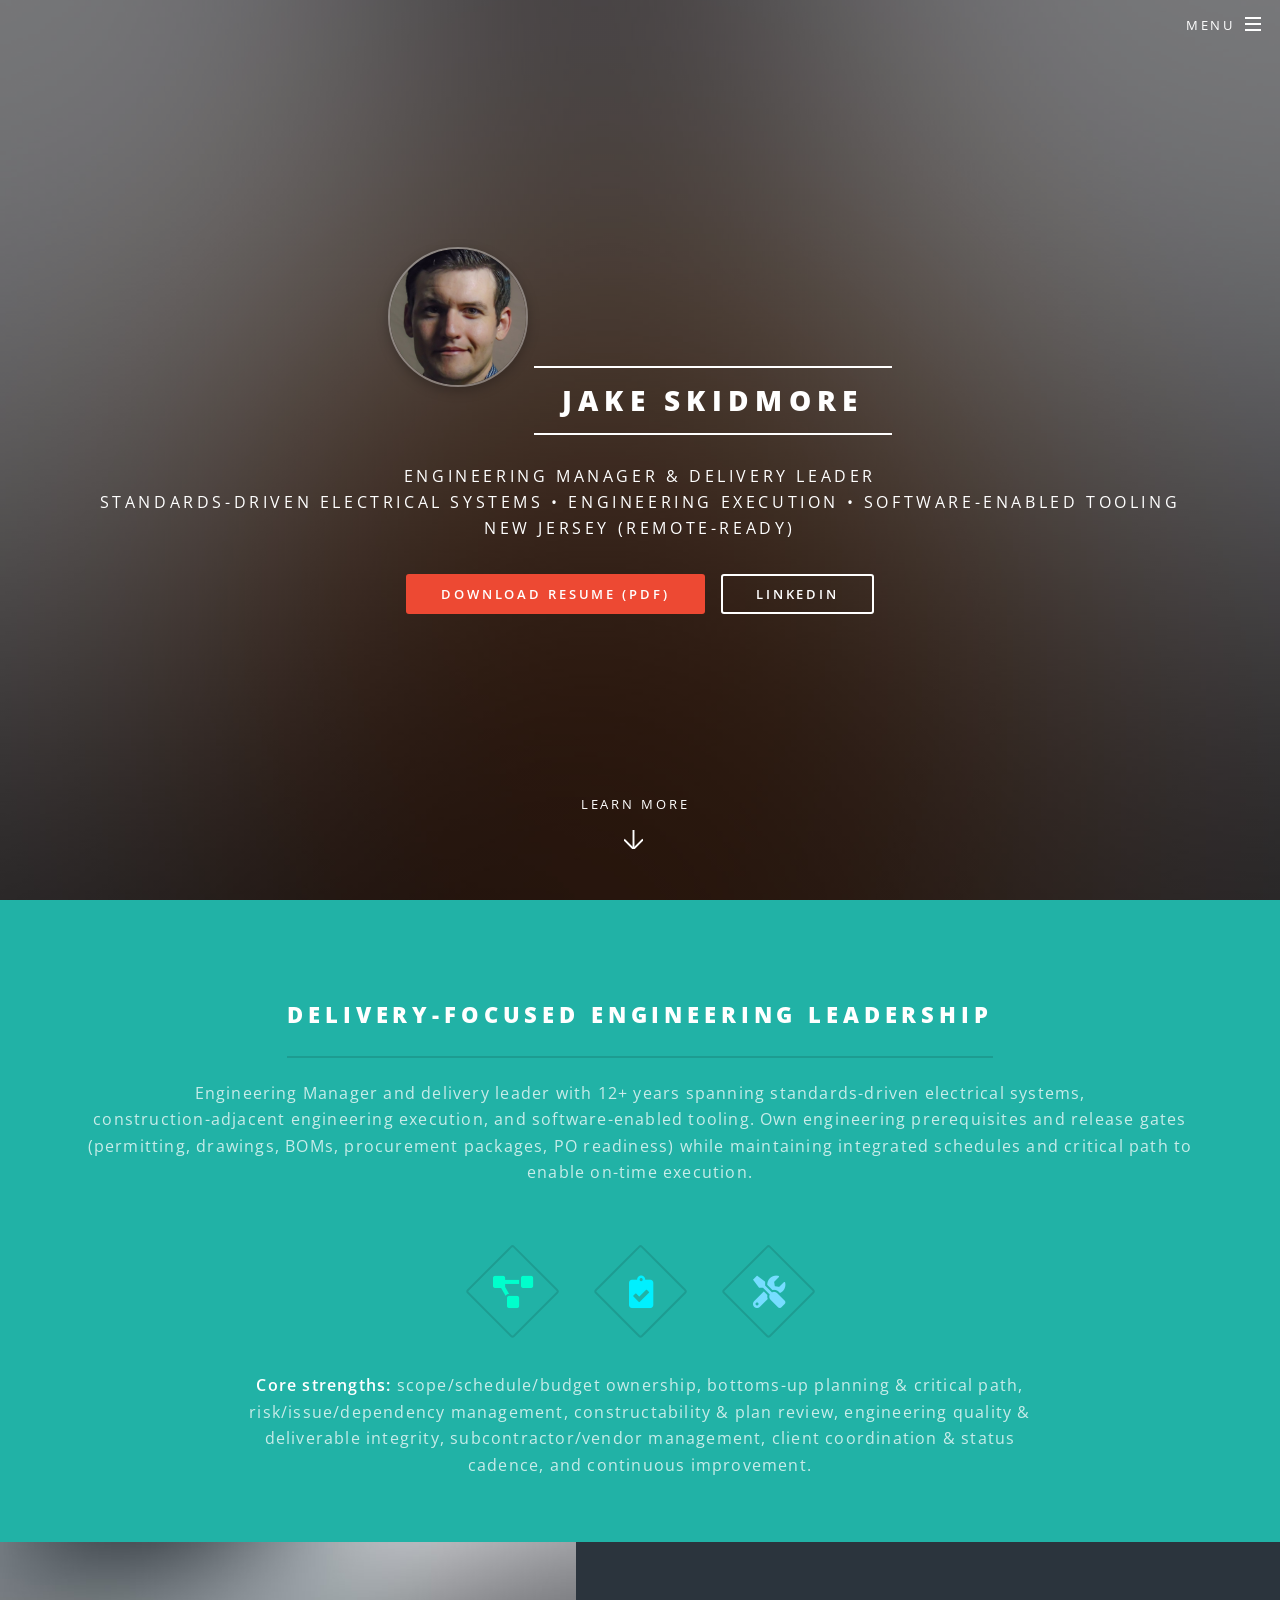
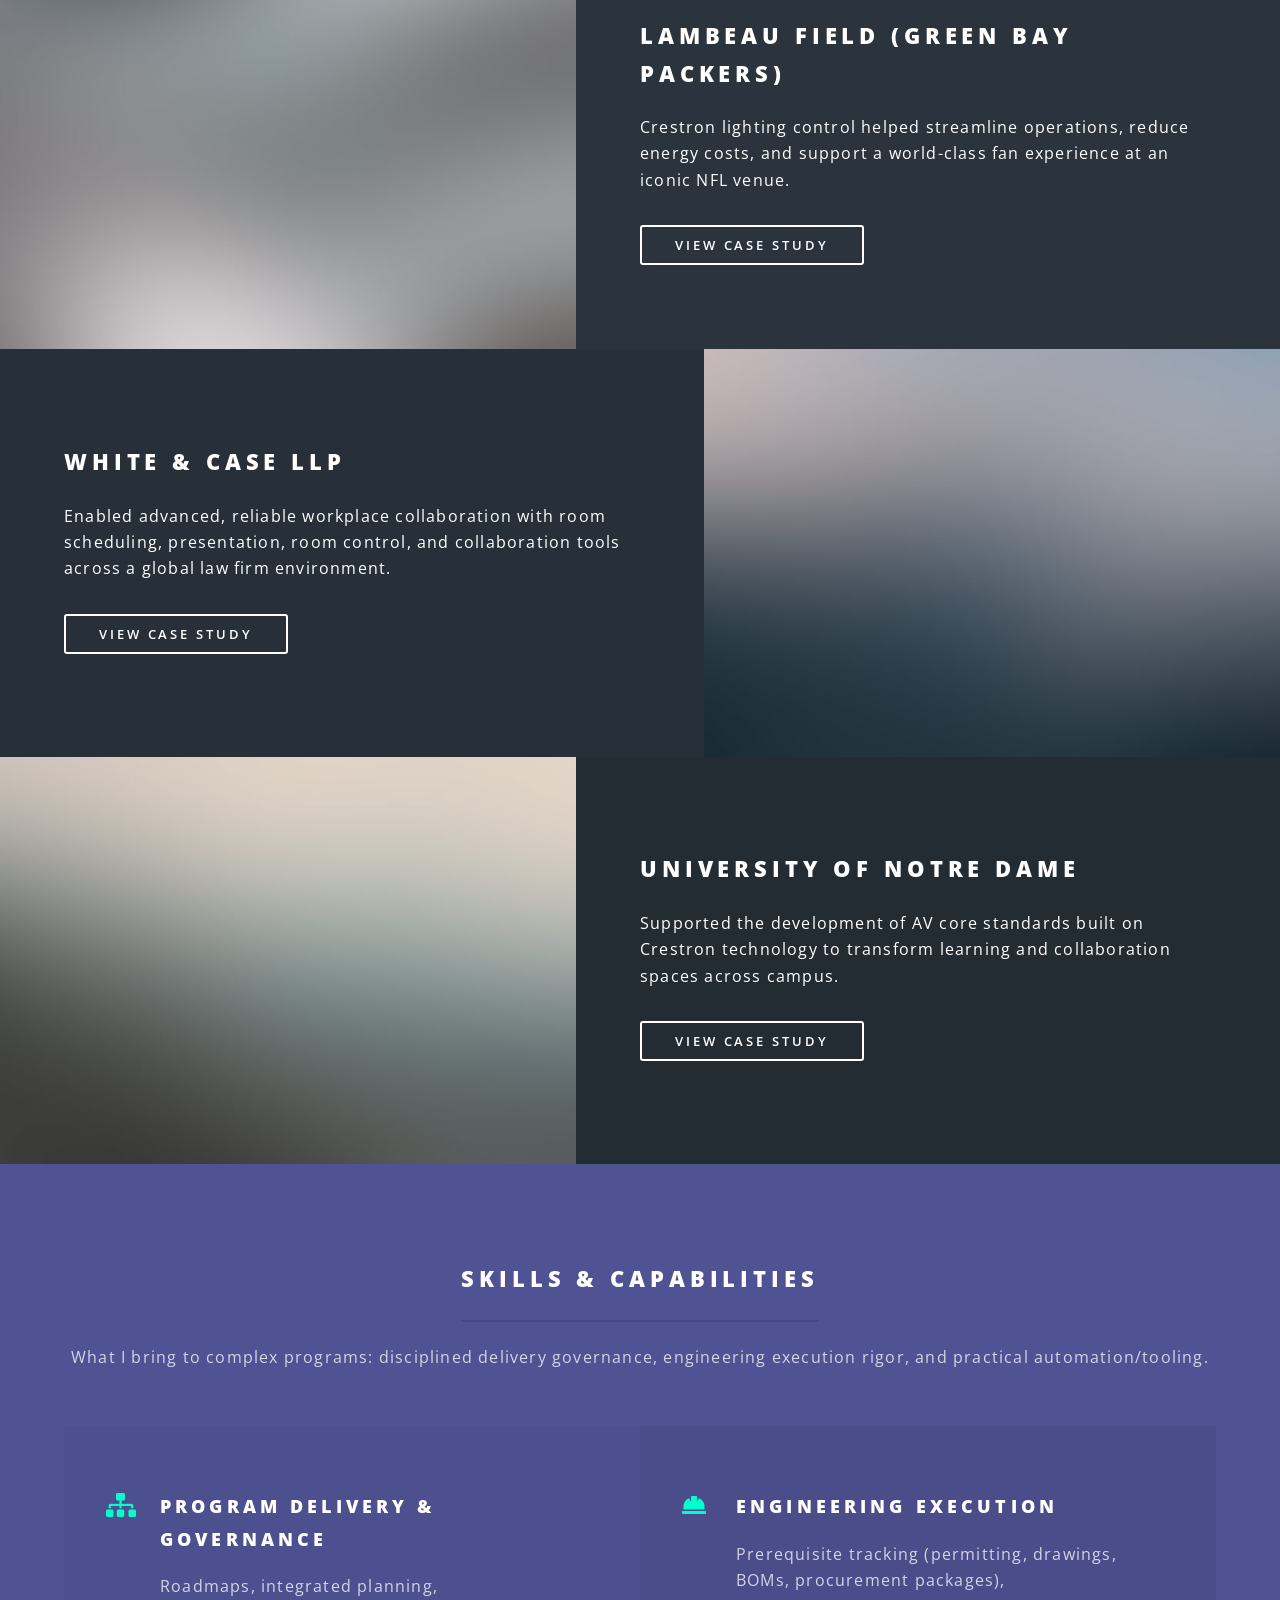
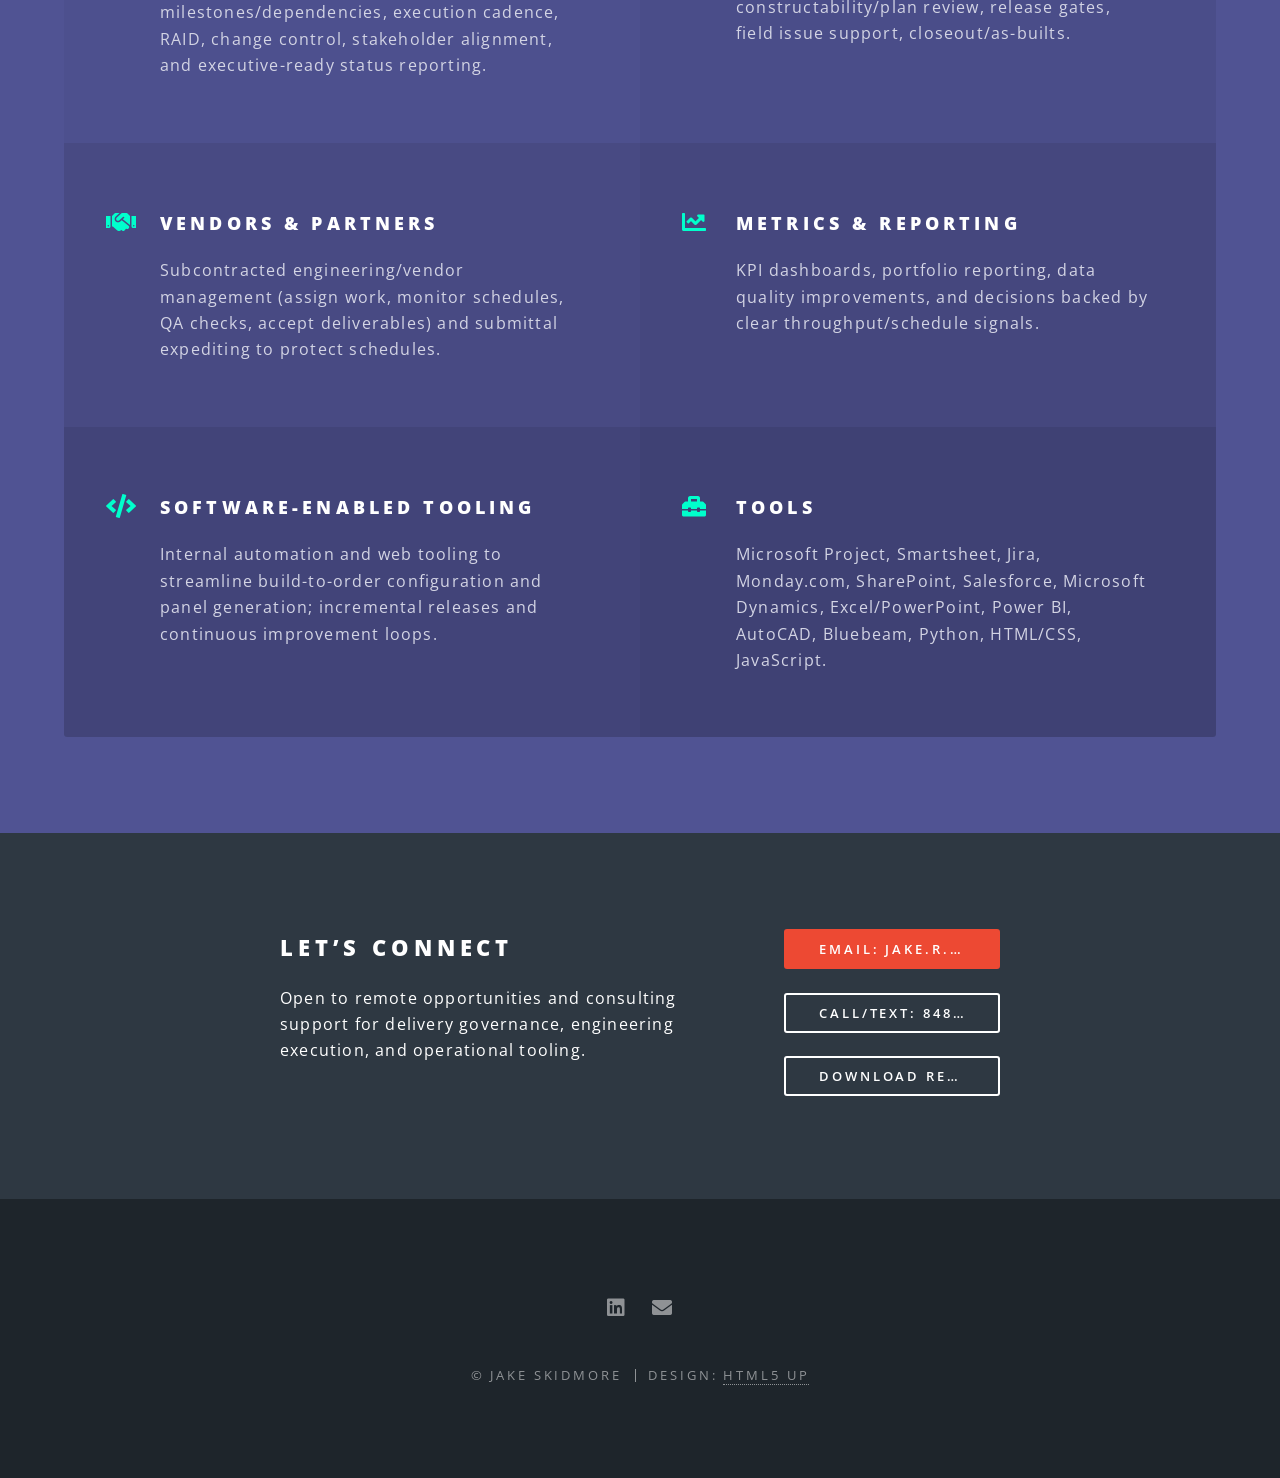
==== commit 088e672e: "Add files via upload" ====
--- a/index.html
+++ b/index.html
@@ -1,1230 +1,189 @@
-<!doctype html>
-<html lang="en">
-<head>
-  <meta charset="utf-8" />
-  <meta name="viewport" content="width=device-width, initial-scale=1" />
-  <title>Jake Skidmore — Professional Profile</title>
-  <style>
-    :root{
-      /* Bright theme */
-      --bg0:#ffffff;
-      --bg1:#f6f7fb;
-      --bg2:#eef1f7;
+<!DOCTYPE HTML>
+<!--
+	Spectral by HTML5 UP
+	html5up.net | @ajlkn
+	Free for personal and commercial use under the CCA 3.0 license (html5up.net/license)
+-->
+<html>
+	<head>
+		<title>Jake Skidmore | Engineering Manager</title>
+		<meta charset="utf-8" />
+		<meta name="viewport" content="width=device-width, initial-scale=1, user-scalable=no" />
+		<meta name="description" content="Jake Skidmore — Engineering Manager and delivery leader spanning standards-driven electrical systems, construction-adjacent engineering execution, and software-enabled tooling." />
+		<link rel="stylesheet" href="assets/css/main.css" />
+		<noscript><link rel="stylesheet" href="assets/css/noscript.css" /></noscript>
+	</head>
+	<body class="landing is-preload">
 
-      --panel:#ffffff;
-      --panel2:#fbfbfd;
-      --border: rgba(15,23,42,0.12);
+		<!-- Page Wrapper -->
+			<div id="page-wrapper">
 
-      --text:#0f172a;
-      --muted:#334155;
-      --muted2:#64748b;
+				<!-- Header -->
+					<header id="header" class="alt">
+						<h1><a href="index.html">Jake Skidmore</a></h1>
+						<nav id="nav">
+							<ul>
+								<li class="special">
+									<a href="#menu" class="menuToggle"><span>Menu</span></a>
+									<div id="menu">
+										<ul>
+											<li><a href="#banner">Home</a></li>
+											<li><a href="#one">About</a></li>
+											<li><a href="#two">Projects</a></li>
+											<li><a href="#three">Skills</a></li>
+											<li><a href="#cta">Contact</a></li>
+											<li><a href="generic.html">Resume</a></li>
+										</ul>
+									</div>
+								</li>
+							</ul>
+						</nav>
+					</header>
 
-      --shadow: 0 18px 60px rgba(15,23,42,0.12);
-      --shadow2: 0 12px 34px rgba(15,23,42,0.10);
+				<!-- Banner -->
+					<section id="banner">
+						<div class="inner">
+							<span class="avatar"><img src="images/profile.jpg" alt="Jake Skidmore" /></span>
+							<h2>Jake Skidmore</h2>
+							<p>
+								Engineering Manager & delivery leader<br />
+								Standards-driven electrical systems • Engineering execution • Software-enabled tooling<br />
+								New Jersey (Remote-ready)
+							</p>
+							<ul class="actions special">
+								<li><a href="assets/docs/Jake_Skidmore_Engineering_Manager_2026.pdf" class="button primary">Download Resume (PDF)</a></li>
+								<li><a href="https://linkedin.com/in/jakeskidmore" class="button">LinkedIn</a></li>
+							</ul>
+						</div>
+						<a href="#one" class="more scrolly">Learn More</a>
+					</section>
 
-      --radius-xl: 28px;
-      --radius-lg: 20px;
-      --radius-md: 16px;
+				<!-- About -->
+					<section id="one" class="wrapper style1 special">
+						<div class="inner">
+							<header class="major">
+								<h2>Delivery-focused engineering leadership</h2>
+								<p>
+									Engineering Manager and delivery leader with 12+ years spanning standards-driven electrical systems,<br />
+									construction-adjacent engineering execution, and software-enabled tooling. Own engineering prerequisites and release gates<br />
+									(permitting, drawings, BOMs, procurement packages, PO readiness) while maintaining integrated schedules and critical path to enable on-time execution.
+								</p>
+							</header>
+							<ul class="icons major">
+								<li><span class="icon solid fa-project-diagram major style1"><span class="label">Programs</span></span></li>
+								<li><span class="icon solid fa-clipboard-check major style2"><span class="label">Governance</span></span></li>
+								<li><span class="icon solid fa-tools major style3"><span class="label">Tooling</span></span></li>
+							</ul>
+							<p style="margin: 0 auto; max-width: 52rem;">
+								<strong>Core strengths:</strong> scope/schedule/budget ownership, bottoms-up planning & critical path, risk/issue/dependency management, constructability & plan review,
+								engineering quality & deliverable integrity, subcontractor/vendor management, client coordination & status cadence, and continuous improvement.
+							</p>
+						</div>
+					</section>
 
-      /* Orange accent */
-      --accent:#f97316;
-      --accent2:#fb923c;
-      --accentSoft: rgba(249,115,22,0.14);
+				<!-- Projects -->
+					<section id="two" class="wrapper alt style2">
+						<section class="spotlight">
+							<div class="image"><img src="images/pic01.jpg" alt="Lambeau Field" /></div><div class="content">
+								<h2>Lambeau Field (Green Bay Packers)</h2>
+								<p>Crestron lighting control helped streamline operations, reduce energy costs, and support a world-class fan experience at an iconic NFL venue.</p>
+								<ul class="actions">
+									<li><a class="button" href="https://www.crestron.com/News/Case-Studies/2021/Lambeau-Field" target="_blank" rel="noopener">View case study</a></li>
+								</ul>
+							</div>
+						</section>
+						<section class="spotlight">
+							<div class="image"><img src="images/pic02.jpg" alt="White & Case LLP" /></div><div class="content">
+								<h2>White &amp; Case LLP</h2>
+								<p>Enabled advanced, reliable workplace collaboration with room scheduling, presentation, room control, and collaboration tools across a global law firm environment.</p>
+								<ul class="actions">
+									<li><a class="button" href="https://www.crestron.com/News/Case-Studies/2019/White-Case-LLP" target="_blank" rel="noopener">View case study</a></li>
+								</ul>
+							</div>
+						</section>
+						<section class="spotlight">
+							<div class="image"><img src="images/pic03.jpg" alt="University of Notre Dame" /></div><div class="content">
+								<h2>University of Notre Dame</h2>
+								<p>Supported the development of AV core standards built on Crestron technology to transform learning and collaboration spaces across campus.</p>
+								<ul class="actions">
+									<li><a class="button" href="https://www.crestron.com/News/Case-Studies/2019/University-of-Notre-Dame" target="_blank" rel="noopener">View case study</a></li>
+								</ul>
+							</div>
+						</section>
+					</section>
 
-      --gap: 22px;
-    }
+				<!-- Skills -->
+					<section id="three" class="wrapper style3 special">
+						<div class="inner">
+							<header class="major">
+								<h2>Skills & capabilities</h2>
+								<p>What I bring to complex programs: disciplined delivery governance, engineering execution rigor, and practical automation/tooling.</p>
+							</header>
+							<ul class="features">
+								<li class="icon solid fa-sitemap">
+									<h3>Program delivery & governance</h3>
+									<p>Roadmaps, integrated planning, milestones/dependencies, execution cadence, RAID, change control, stakeholder alignment, and executive-ready status reporting.</p>
+								</li>
+								<li class="icon solid fa-hard-hat">
+									<h3>Engineering execution</h3>
+									<p>Prerequisite tracking (permitting, drawings, BOMs, procurement packages), constructability/plan review, release gates, field issue support, closeout/as-builts.</p>
+								</li>
+								<li class="icon solid fa-handshake">
+									<h3>Vendors & partners</h3>
+									<p>Subcontracted engineering/vendor management (assign work, monitor schedules, QA checks, accept deliverables) and submittal expediting to protect schedules.</p>
+								</li>
+								<li class="icon solid fa-chart-line">
+									<h3>Metrics & reporting</h3>
+									<p>KPI dashboards, portfolio reporting, data quality improvements, and decisions backed by clear throughput/schedule signals.</p>
+								</li>
+								<li class="icon solid fa-code">
+									<h3>Software-enabled tooling</h3>
+									<p>Internal automation and web tooling to streamline build-to-order configuration and panel generation; incremental releases and continuous improvement loops.</p>
+								</li>
+								<li class="icon solid fa-toolbox">
+									<h3>Tools</h3>
+									<p>Microsoft Project, Smartsheet, Jira, Monday.com, SharePoint, Salesforce, Microsoft Dynamics, Excel/PowerPoint, Power BI, AutoCAD, Bluebeam, Python, HTML/CSS, JavaScript.</p>
+								</li>
+							</ul>
+						</div>
+					</section>
 
-    *{ box-sizing:border-box; }
-    html, body{ height:100%; }
-    body{
-      margin:0;
-      font-family: ui-sans-serif, system-ui, -apple-system, Segoe UI, Roboto, Helvetica, Arial;
-      color: var(--text);
-      background:
-        radial-gradient(1200px 700px at 12% 0%, rgba(249,115,22,0.20), transparent 65%),
-        radial-gradient(1200px 700px at 88% 20%, rgba(2,132,199,0.10), transparent 65%),
-        linear-gradient(180deg, var(--bg0), var(--bg1) 35%, var(--bg2));
-      overflow-x:hidden;
-    }
+				<!-- Contact / CTA -->
+					<section id="cta" class="wrapper style4">
+						<div class="inner">
+							<header>
+								<h2>Let’s connect</h2>
+								<p>Open to remote opportunities and consulting support for delivery governance, engineering execution, and operational tooling.</p>
+							</header>
+							<ul class="actions stacked">
+								<li><a href="mailto:jake.r.skid91@gmail.com" class="button fit primary">Email: jake.r.skid91@gmail.com</a></li>
+								<li><a href="tel:+18483891736" class="button fit">Call/Text: 848-389-1736</a></li>
+								<li><a href="assets/docs/Jake_Skidmore_Engineering_Manager_2026.pdf" class="button fit">Download Resume (PDF)</a></li>
+							</ul>
+						</div>
+					</section>
 
-    a{ color:inherit; text-decoration:none; }
-    button{ font:inherit; }
+				<!-- Footer -->
+					<footer id="footer">
+						<ul class="icons">
+							<li><a href="https://linkedin.com/in/jakeskidmore" class="icon brands fa-linkedin"><span class="label">LinkedIn</span></a></li>
+							<li><a href="mailto:jake.r.skid91@gmail.com" class="icon solid fa-envelope"><span class="label">Email</span></a></li>
+						</ul>
+						<ul class="copyright">
+							<li>&copy; Jake Skidmore</li><li>Design: <a href="http://html5up.net">HTML5 UP</a></li>
+						</ul>
+					</footer>
 
-    /* Fill more of the page */
-    .wrap{
-      width: min(1560px, 98vw);
-      margin: 0 auto;
-      padding: 28px 14px 46px;
-      min-height: 100vh;
-      display:flex;
-      flex-direction:column;
-    }
+			</div>
 
-    /* Top bar */
-    .topbar{
-      display:flex;
-      align-items:flex-end;
-      justify-content:space-between;
-      gap: 18px;
-      margin-bottom: 20px;
-    }
+		<!-- Scripts -->
+			<script src="assets/js/jquery.min.js"></script>
+			<script src="assets/js/jquery.scrollex.min.js"></script>
+			<script src="assets/js/jquery.scrolly.min.js"></script>
+			<script src="assets/js/browser.min.js"></script>
+			<script src="assets/js/breakpoints.min.js"></script>
+			<script src="assets/js/util.js"></script>
+			<script src="assets/js/main.js"></script>
 
-    .brand{
-      display:flex;
-      flex-direction:column;
-      gap: 10px;
-    }
-    .brand .name{
-      font-weight: 950;
-      letter-spacing: -1.4px;
-      font-size: clamp(40px, 4.8vw, 68px);
-      line-height: 0.98;
-      margin: 0;
-    }
-    .brand .tagline{
-      color: var(--muted);
-      font-size: clamp(15px, 1.6vw, 20px);
-      font-weight: 750;
-    }
-
-    .pill{
-      display:flex;
-      gap:10px;
-      align-items:center;
-      padding: 12px 14px;
-      border: 1px solid var(--border);
-      background: linear-gradient(180deg, #ffffff, #f7f7fb);
-      border-radius: 999px;
-      box-shadow: var(--shadow2);
-      white-space:nowrap;
-    }
-    .pill .dot{
-      width:10px; height:10px; border-radius:50%;
-      background: var(--accent);
-      box-shadow: 0 0 0 6px var(--accentSoft);
-    }
-    .pill span{
-      color: var(--muted);
-      font-size: 13px;
-      font-weight: 650;
-    }
-
-    @media (max-width: 980px){
-      .pill{ display:none; }
-    }
-
-    /* Panels */
-    .panel{
-      border: 1px solid var(--border);
-      background: linear-gradient(180deg, var(--panel), var(--panel2));
-      border-radius: var(--radius-xl);
-      box-shadow: var(--shadow);
-    }
-
-    /* HERO - fill viewport height to remove dead space */
-    .hero{
-      display:grid;
-      grid-template-columns: 1.5fr 0.7fr;
-      gap: var(--gap);
-      align-items: stretch;
-      flex: 1;
-      min-height: calc(100vh - 160px);
-    }
-    @media (max-width: 980px){
-      .hero{ grid-template-columns: 1fr; min-height: auto; }
-    }
-
-    .heroMain{
-      padding: 34px 34px 30px;
-      position:relative;
-      overflow:hidden;
-      display:flex;
-      flex-direction:column;
-      justify-content:space-between;
-    }
-    .heroMain:before{
-      content:"";
-      position:absolute;
-      inset:-2px;
-      background:
-        radial-gradient(900px 340px at 18% 0%, rgba(249,115,22,0.18), transparent 60%),
-        radial-gradient(900px 340px at 88% 18%, rgba(249,115,22,0.10), transparent 65%);
-      pointer-events:none;
-    }
-    .heroMain > *{ position:relative; }
-
-    .kicker{
-      display:flex;
-      gap:12px;
-      align-items:center;
-      margin-bottom: 18px;
-      flex-wrap:wrap;
-    }
-    .badge{
-      padding: 8px 12px;
-      border-radius: 999px;
-      border:1px solid rgba(249,115,22,0.30);
-      background: rgba(249,115,22,0.10);
-      color: #7c2d12;
-      font-size: 12px;
-      font-weight: 800;
-    }
-
-    .headline{
-      font-size: clamp(30px, 2.8vw, 44px);
-      line-height: 1.08;
-      margin: 0 0 14px;
-      font-weight: 950;
-      letter-spacing: -1px;
-    }
-
-    .summary{
-      color: var(--muted);
-      font-size: clamp(16px, 1.25vw, 19px);
-      line-height: 1.85;
-      margin: 0 0 18px;
-      max-width: 100ch;
-      font-weight: 600;
-    }
-
-    .ctaRow{
-      display:flex;
-      gap: 12px;
-      align-items:center;
-      flex-wrap:wrap;
-      margin-top: 18px;
-    }
-    .btn{
-      cursor:pointer;
-      border: 1px solid var(--border);
-      background: #ffffff;
-      color: var(--text);
-      padding: 14px 18px;
-      border-radius: 18px;
-      transition: transform .12s ease, box-shadow .2s ease, border-color .2s ease, background .2s ease;
-      display:inline-flex;
-      gap: 10px;
-      align-items:center;
-      user-select:none;
-      box-shadow: 0 12px 30px rgba(15,23,42,0.12);
-      font-weight: 800;
-      font-size: 14px;
-    }
-    .btn:hover{
-      transform: translateY(-1px);
-      border-color: rgba(249,115,22,0.45);
-      box-shadow: 0 16px 40px rgba(15,23,42,0.14);
-    }
-    .btnPrimary{
-      background: linear-gradient(180deg, rgba(249,115,22,0.96), rgba(249,115,22,0.78));
-      border-color: rgba(249,115,22,0.90);
-      color: #fff;
-      box-shadow: 0 18px 50px rgba(249,115,22,0.24);
-      padding: 16px 22px;
-      border-radius: 20px;
-      font-size: 15px;
-    }
-    .btnPrimary:hover{
-      border-color: rgba(249,115,22,1);
-      box-shadow: 0 22px 60px rgba(249,115,22,0.28);
-    }
-    .btnSmall{
-      padding: 11px 13px;
-      border-radius: 16px;
-      font-size: 13px;
-      box-shadow: 0 10px 22px rgba(15,23,42,0.10);
-    }
-
-    .heroSide{
-      padding: 30px;
-      display:flex;
-      gap: 18px;
-      align-items:center;
-      justify-content:space-between;
-      flex-direction:column;
-    }
-
-.avatarImg{
-  width: 90%;
-  height: 90%;
-  display:block;
-border-radius: 16px;
-
-  object-fit: cover;              /* no distortion; crops to fill */
-  object-position: 50% 15%;       /* move UP (try 0%–30%) */
-
-  background: #ffffff;
-  transform: scale(.75);
-  transform-origin: center;
-}
-
-    .avatar .ph{
-      color: var(--muted2);
-      font-size: 12px;
-      text-align:center;
-      padding: 0 12px;
-      line-height: 1.45;
-      font-weight: 750;
-    }
-
-    .mini{
-      width:100%;
-      display:grid;
-      gap: 14px;
-    }
-    .mini .row{
-      display:flex;
-      gap: 10px;
-      align-items:center;
-      justify-content:space-between;
-      padding: 14px 16px;
-      border: 1px solid var(--border);
-      background: #ffffff;
-      border-radius: 18px;
-      box-shadow: 0 12px 28px rgba(15,23,42,0.10);
-      font-weight: 700;
-    }
-    .mini .row span{
-      color: var(--muted2);
-      font-size: 13px;
-      font-weight: 650;
-    }
-    .mini .row strong{
-      font-size: 13px;
-    }
-
-    /* Pages */
-    .page{
-      margin-top: 22px;
-      display:none;
-    }
-    .page.active{ display:block; }
-
-    .pageHeader{
-      display:flex;
-      align-items:flex-end;
-      justify-content:space-between;
-      gap: 12px;
-      margin-top: 24px;
-      margin-bottom: 14px;
-    }
-    .pageTitle{
-      font-size: 26px;
-      font-weight: 950;
-      letter-spacing: -0.6px;
-      margin: 0;
-    }
-    .pageSubtitle{
-      color: var(--muted2);
-      font-size: 13px;
-      margin: 7px 0 0;
-      font-weight: 650;
-    }
-    .pageControls{
-      display:flex;
-      gap: 10px;
-      align-items:center;
-      flex-wrap:wrap;
-    }
-
-    /* Card grids */
-    .grid{
-      display:grid;
-      gap: 22px;
-    }
-    .grid.cards-3{
-      grid-template-columns: repeat(3, 1fr);
-    }
-    @media (max-width: 1200px){
-      .grid.cards-3{ grid-template-columns: repeat(2, 1fr); }
-    }
-    @media (max-width: 720px){
-      .grid.cards-3{ grid-template-columns: 1fr; }
-    }
-
-    .card{
-      border: 1px solid var(--border);
-      background: #ffffff;
-      border-radius: var(--radius-lg);
-      padding: 20px;
-      box-shadow: var(--shadow2);
-      transition: transform .14s ease, border-color .2s ease, box-shadow .2s ease;
-      position:relative;
-      overflow:hidden;
-      cursor: default;
-      min-height: 260px;
-    }
-    .card:before{
-      content:"";
-      position:absolute;
-      inset:0;
-      background: radial-gradient(620px 280px at 0% 0%, rgba(249,115,22,0.12), transparent 60%);
-      pointer-events:none;
-    }
-    .card > *{ position:relative; }
-
-    .card:hover{
-      transform: translateY(-2px);
-      border-color: rgba(249,115,22,0.40);
-      box-shadow: 0 18px 56px rgba(15,23,42,0.14);
-    }
-
-    .card .cardTop{
-      display:flex;
-      align-items:flex-start;
-      justify-content:space-between;
-      gap: 12px;
-      margin-bottom: 12px;
-    }
-    .card h3{
-      margin:0;
-      font-size: 16px;
-      font-weight: 950;
-      letter-spacing: -0.2px;
-    }
-    .meta{
-      color: var(--muted2);
-      font-size: 12px;
-      margin-top: 6px;
-      line-height: 1.35;
-      font-weight: 700;
-    }
-    .chip{
-      font-size: 11px;
-      color: #7c2d12;
-      border: 1px solid rgba(249,115,22,0.30);
-      background: rgba(249,115,22,0.10);
-      padding: 7px 10px;
-      border-radius: 999px;
-      white-space:nowrap;
-      font-weight: 900;
-    }
-    .card ul{
-      margin: 12px 0 0;
-      padding-left: 18px;
-      color: var(--muted);
-      font-size: 13.5px;
-      line-height: 1.65;
-      font-weight: 600;
-    }
-    .card li{ margin: 7px 0; }
-
-    /* Skills */
-    .skillsWrap{
-      display:grid;
-      grid-template-columns: 1fr 1fr;
-      gap: 22px;
-    }
-    @media (max-width: 980px){
-      .skillsWrap{ grid-template-columns: 1fr; }
-    }
-
-    .skillsSection{
-      border: 1px solid var(--border);
-      background: #ffffff;
-      border-radius: var(--radius-xl);
-      padding: 20px;
-      box-shadow: var(--shadow2);
-    }
-    .skillsSectionTitle{
-      display:flex;
-      align-items:baseline;
-      justify-content:space-between;
-      gap: 10px;
-      margin-bottom: 14px;
-    }
-    .skillsSectionTitle h3{
-      margin:0;
-      font-size: 16px;
-      font-weight: 950;
-      letter-spacing: -0.2px;
-    }
-    .skillsSectionTitle span{
-      color: var(--muted2);
-      font-size: 12px;
-      font-weight: 700;
-    }
-
-    .skillItem{
-      border: 1px solid var(--border);
-      background: linear-gradient(180deg, #ffffff, #fafbfc);
-      border-radius: var(--radius-lg);
-      padding: 14px 14px 12px;
-      position:relative;
-      overflow:hidden;
-      cursor: default;
-      transition: transform .14s ease, border-color .2s ease, box-shadow .2s ease;
-      box-shadow: 0 10px 22px rgba(15,23,42,0.08);
-    }
-    .skillItem:hover{
-      transform: translateY(-2px);
-      border-color: rgba(249,115,22,0.40);
-      box-shadow: 0 14px 30px rgba(15,23,42,0.12);
-    }
-    .skillTop{
-      display:flex;
-      align-items:baseline;
-      justify-content:space-between;
-      gap: 10px;
-    }
-    .skillName{
-      font-weight: 900;
-      letter-spacing: -0.2px;
-      font-size: 14px;
-      margin:0;
-    }
-    .skillHint{
-      color: var(--muted2);
-      font-size: 12px;
-      margin:0;
-      font-weight: 700;
-    }
-
-    .hoverBar{
-      margin-top: 10px;
-      height: 12px;
-      border-radius: 999px;
-      border: 1px solid rgba(15,23,42,0.12);
-      background: rgba(15,23,42,0.04);
-      overflow:hidden;
-      transform-origin: top;
-      transform: translateY(10px) scaleY(0.7);
-      opacity: 0;
-      transition: opacity .18s ease, transform .18s ease;
-    }
-    .skillItem:hover .hoverBar{
-      opacity: 1;
-      transform: translateY(0) scaleY(1);
-    }
-    .barFill{
-      height: 100%;
-      width: 0%;
-      background: linear-gradient(90deg, rgba(249,115,22,0.95), rgba(251,146,60,0.75));
-      border-right: 1px solid rgba(255,255,255,0.55);
-      transition: width 0.9s ease;
-    }
-
-    .yearsBubble{
-      position:absolute;
-      right: 12px;
-      bottom: 10px;
-      font-size: 12px;
-      color: #7c2d12;
-      border: 1px solid rgba(249,115,22,0.30);
-      background: rgba(249,115,22,0.10);
-      padding: 7px 10px;
-      border-radius: 999px;
-      opacity: 0;
-      transform: translateY(8px);
-      transition: opacity .18s ease, transform .18s ease;
-      user-select:none;
-      font-weight: 950;
-    }
-    .skillItem:hover .yearsBubble{
-      opacity: 1;
-      transform: translateY(0);
-    }
-    /* Education - text-only school marks (no images) */
-    .eduGrid{
-      display:grid;
-      gap: 22px;
-      grid-template-columns: 1fr;
-      align-items: stretch;
-    }
-
-    .eduCard{
-      min-height: 360px;
-      padding: 22px;
-      display:flex;
-      flex-direction:column;
-      gap: 16px;
-    }
-
-    .eduMark{
-      width: 100%;
-      border-radius: 20px;
-      border: 1px solid rgba(15,23,42,0.12);
-      background: #ffffff;
-      box-shadow: 0 12px 28px rgba(15,23,42,0.08);
-      padding: 26px 22px;
-      display:flex;
-      flex-direction:column;
-      justify-content:center;
-      align-items:center;
-      text-align:center;
-      gap: 8px;
-    }
-
-    /* Drexel styling */
-    .eduMark.drexel{
-      background: linear-gradient(180deg, #ffffff, #fbfbfd);
-      position:relative;
-    }
-    .eduMark.drexel:after{
-      content:"";
-      position:absolute;
-      left: 18px;
-      right: 18px;
-      bottom: 18px;
-      height: 6px;
-      border-radius: 999px;
-      background: #f8c000;
-      opacity: 0.95;
-    }
-    .eduMark.drexel .eduName{
-      font-family: Georgia, 'Times New Roman', Times, serif;
-      font-size: clamp(42px, 4.2vw, 64px);
-      font-weight: 900;
-      letter-spacing: -1px;
-      color: #003878;
-      line-height: 1;
-    }
-    .eduMark.drexel .eduSub{
-      font-family: Georgia, 'Times New Roman', Times, serif;
-      font-size: 18px;
-      letter-spacing: 6px;
-      color: #003878;
-      font-weight: 800;
-      margin-bottom: 10px;
-    }
-
-    /* TESU styling */
-    .eduMark.tesu{
-      background: linear-gradient(180deg, #ffffff, #fbfbfd);
-      position:relative;
-    }
-    .eduMark.tesu:before,
-    .eduMark.tesu:after{
-      content:"";
-      position:absolute;
-      left: 18px;
-      right: 18px;
-      height: 4px;
-      border-radius: 999px;
-      background: #f8c800;
-      opacity: 0.9;
-    }
-    .eduMark.tesu:before{ top: 18px; }
-    .eduMark.tesu:after{ bottom: 18px; }
-    .eduMark.tesu .eduName{
-      font-family: Impact, 'Arial Black', 'Segoe UI', system-ui, sans-serif;
-      font-size: clamp(44px, 5.0vw, 72px);
-      font-weight: 900;
-      letter-spacing: -0.5px;
-      color: #700018;
-      line-height: 0.95;
-    }
-    .eduMark.tesu .eduSub{
-      font-family: ui-sans-serif, system-ui, -apple-system, Segoe UI, Roboto, Helvetica, Arial;
-      font-size: 16px;
-      letter-spacing: 1px;
-      color: #606060;
-      font-weight: 800;
-      text-transform: uppercase;
-      margin-top: 6px;
-      margin-bottom: 10px;
-    }
-
-    .eduText{
-      display:flex;
-      flex-direction:column;
-      gap: 8px;
-      padding: 2px 2px 0;
-    }
-
-    .eduText h3{
-      margin: 0;
-      font-size: 22px;
-      font-weight: 950;
-      letter-spacing: -0.35px;
-    }
-
-    .eduText .meta{
-      margin: 0;
-      font-size: 14px;
-      line-height: 1.45;
-      font-weight: 750;
-      color: #64748b;
-    }
-
-    .footer{
-      margin-top: 22px;
-      color: var(--muted2);
-      font-size: 12px;
-      text-align:center;
-      font-weight: 700;
-    }
-
-    /* Bento modal */
-    .modal{
-      position: fixed;
-      inset: 0;
-      background: rgba(15,23,42,0.45);
-      display:none;
-      align-items:center;
-      justify-content:center;
-      padding: 18px;
-      z-index: 50;
-    }
-    .modal.open{ display:flex; }
-
-    .bento{
-      width:min(1120px, 100%);
-      border-radius: 30px;
-      border: 1px solid rgba(15,23,42,0.12);
-      background: linear-gradient(180deg, #ffffff, #f7f8fb);
-      box-shadow: 0 30px 120px rgba(15,23,42,0.30);
-      padding: 18px;
-    }
-    .bentoTop{
-      display:flex;
-      align-items:center;
-      justify-content:space-between;
-      gap: 12px;
-      margin-bottom: 14px;
-    }
-    .bentoTop h2{
-      margin:0;
-      font-size: 18px;
-      letter-spacing: -0.3px;
-      font-weight: 950;
-    }
-    .bentoTop p{
-      margin: 4px 0 0;
-      color: var(--muted2);
-      font-size: 13px;
-      font-weight: 750;
-    }
-
-    .bentoGrid{
-      display:grid;
-      grid-template-columns: 1.2fr 1fr 1fr;
-      gap: 14px;
-    }
-    @media (max-width: 980px){
-      .bentoGrid{ grid-template-columns: 1fr; }
-    }
-
-    .tile{
-      border-radius: 24px;
-      border: 1px solid rgba(15,23,42,0.12);
-      background: #ffffff;
-      padding: 18px;
-      cursor:pointer;
-      transition: transform .14s ease, border-color .2s ease, box-shadow .2s ease;
-      position:relative;
-      overflow:hidden;
-      min-height: 150px;
-      display:flex;
-      flex-direction:column;
-      justify-content:space-between;
-      gap: 10px;
-      box-shadow: 0 12px 26px rgba(15,23,42,0.10);
-    }
-    .tile:before{
-      content:"";
-      position:absolute;
-      inset:0;
-      background: radial-gradient(720px 300px at 0% 0%, rgba(249,115,22,0.18), transparent 65%);
-      pointer-events:none;
-    }
-    .tile > *{ position:relative; }
-
-    .tile:hover{
-      transform: translateY(-2px);
-      border-color: rgba(249,115,22,0.42);
-      box-shadow: 0 16px 34px rgba(15,23,42,0.14);
-    }
-
-    .tile .title{
-      font-size: 18px;
-      font-weight: 950;
-      margin: 0;
-      letter-spacing: -0.3px;
-    }
-    .tile .desc{
-      margin: 0;
-      color: var(--muted);
-      font-size: 13.5px;
-      line-height: 1.6;
-      font-weight: 650;
-    }
-    .tile .go{
-      display:flex;
-      align-items:center;
-      justify-content:space-between;
-      gap: 10px;
-      color: rgba(15,23,42,0.80);
-      font-size: 12px;
-      font-weight: 900;
-    }
-    .tile .arrow{
-      width: 40px;
-      height: 40px;
-      border-radius: 16px;
-      border: 1px solid rgba(249,115,22,0.30);
-      display:grid;
-      place-items:center;
-      background: rgba(249,115,22,0.10);
-      color: #7c2d12;
-      flex: 0 0 auto;
-      font-weight: 950;
-    }
-  </style>
-</head>
-
-<body>
-  <div class="wrap">
-    <header class="topbar">
-      <div class="brand">
-        <h1 class="name">Jake Skidmore</h1>
-        <div class="tagline">Engineering delivery leader • Program execution • Software-enabled tooling</div>
-      </div>
-
-      <div class="pill" title="Status">
-        <div class="dot" aria-hidden="true"></div>
-        <span>Available for opportunities • U.S. Remote / Hybrid</span>
-      </div>
-    </header>
-
-    <!-- HOME -->
-    <section id="home" class="hero">
-      <div class="panel heroMain">
-        <div>
-          <div class="kicker">
-            <span class="badge">Technical Program / Delivery</span>
-            <span class="badge">Engineering Leadership</span>
-            <span class="badge">Automation + Systems</span>
-          </div>
-
-          <h2 class="headline">Professional Profile</h2>
-
-          <p class="summary">
-            Engineering delivery leader with 16+ years spanning standards-driven electrical systems, cross-functional
-            program execution, oftware-enabled tooling, and mechanical repair/service. Known for building execution cadence (plans, milestones,
-            status, risks/issues) and leading multi-stakeholder delivery across engineering, product, sales, and operations.
-            Led and developed engineering teams; drove workflow standardization and continuous improvement to increase
-            consistency and reduce rework. Built internal automation/software for build-to-order panel configuration to
-            streamline customization and reduce manual engineering effort.
-          </p>
-        </div>
-
-        <!-- ONLY BUTTON ON HOME -->
-        <div class="ctaRow">
-          <button class="btn btnPrimary" id="openIdentity" type="button" aria-haspopup="dialog" aria-controls="identityModal">
-            <span aria-hidden="true">🧩</span>
-            <span>Professional Identity</span>
-          </button>
-        </div>
-      </div>
-
-      <aside class="panel heroSide">
-        <div class="avatar" aria-label="Profile photo">
-  <img class="avatarImg" src="[data-uri]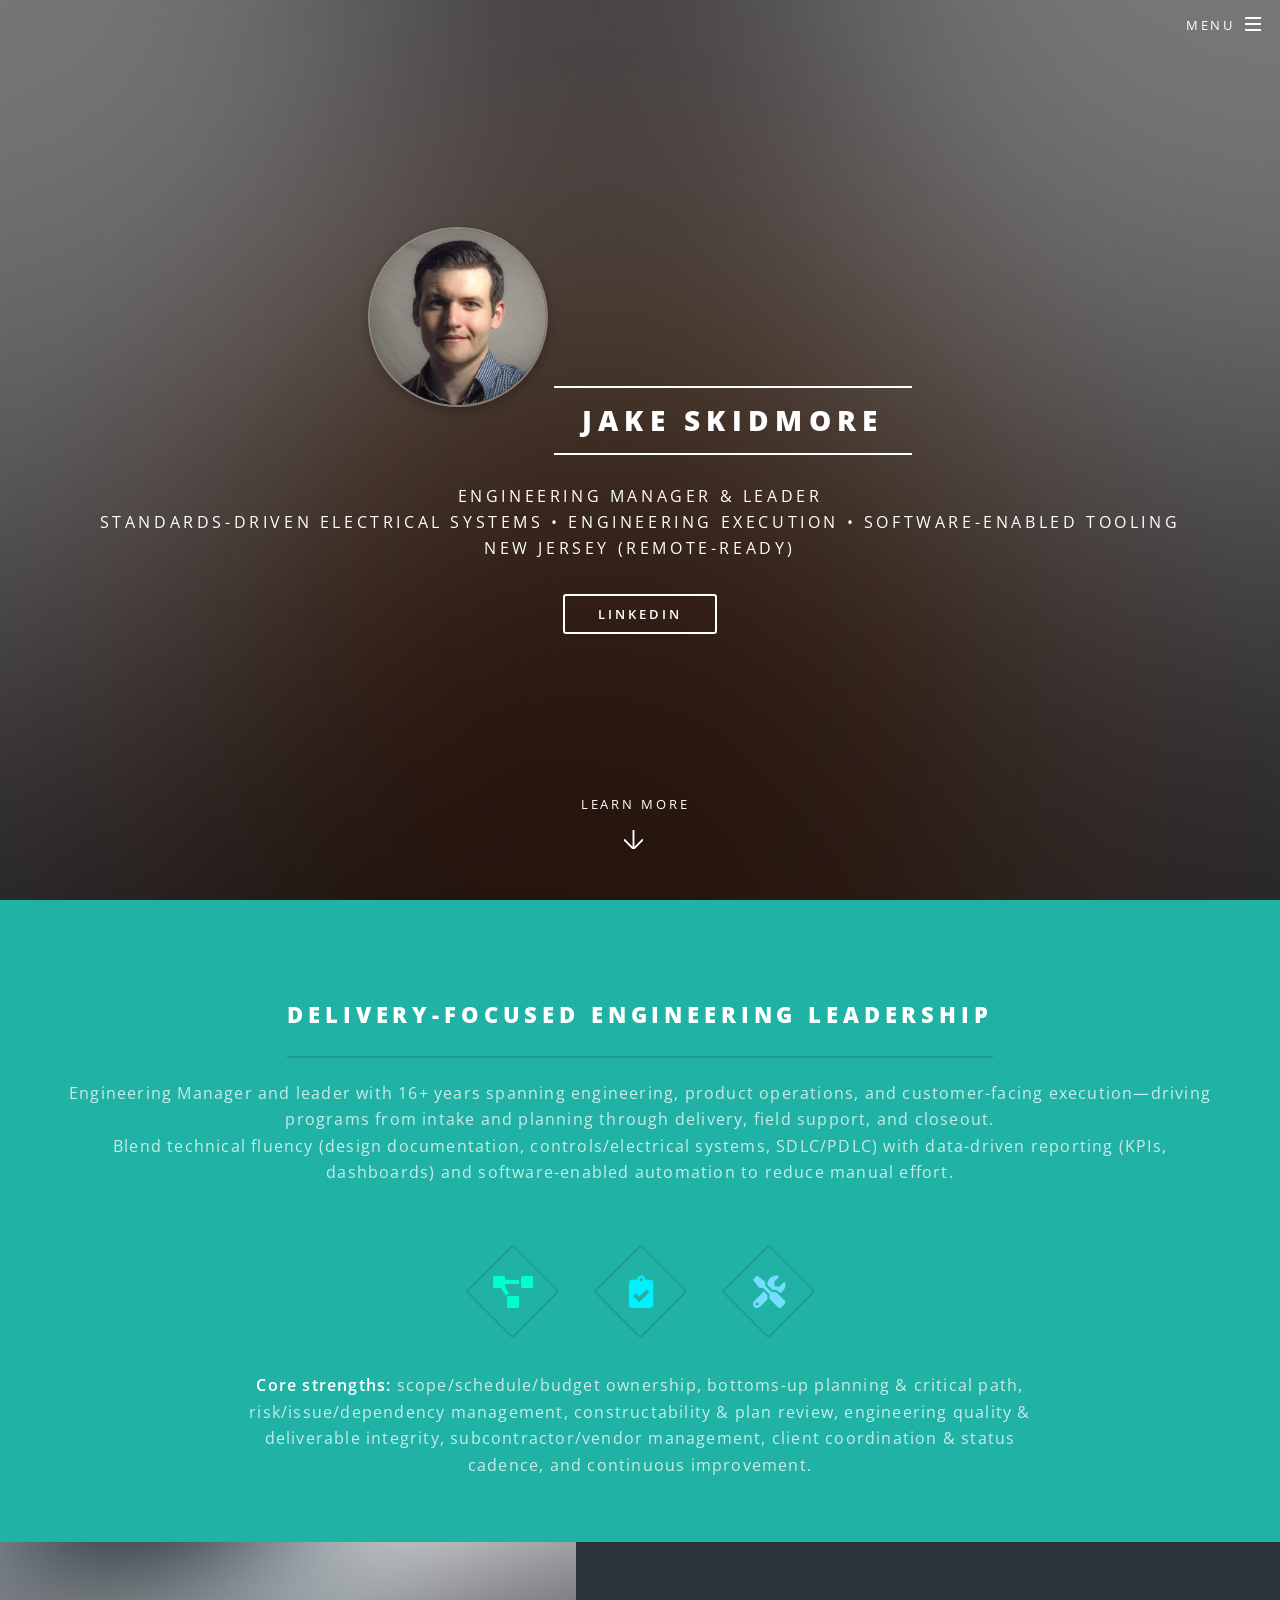
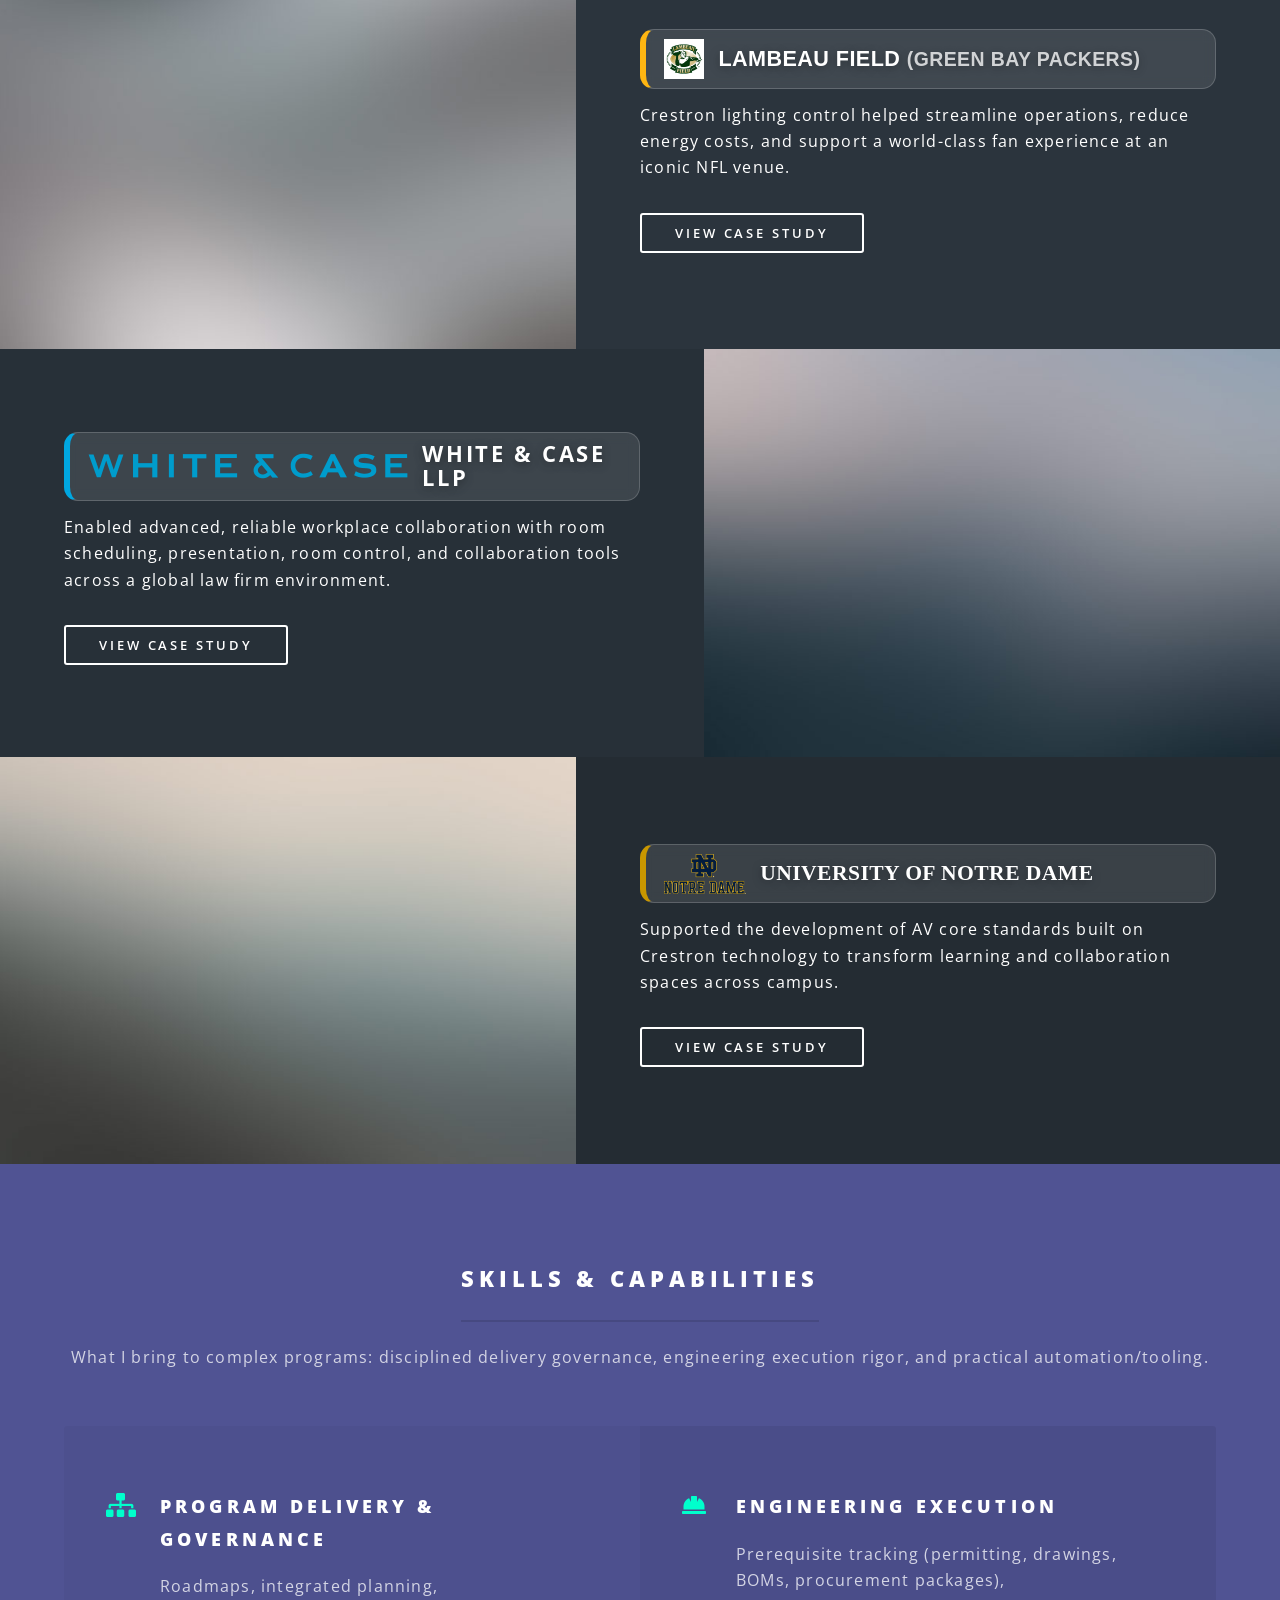
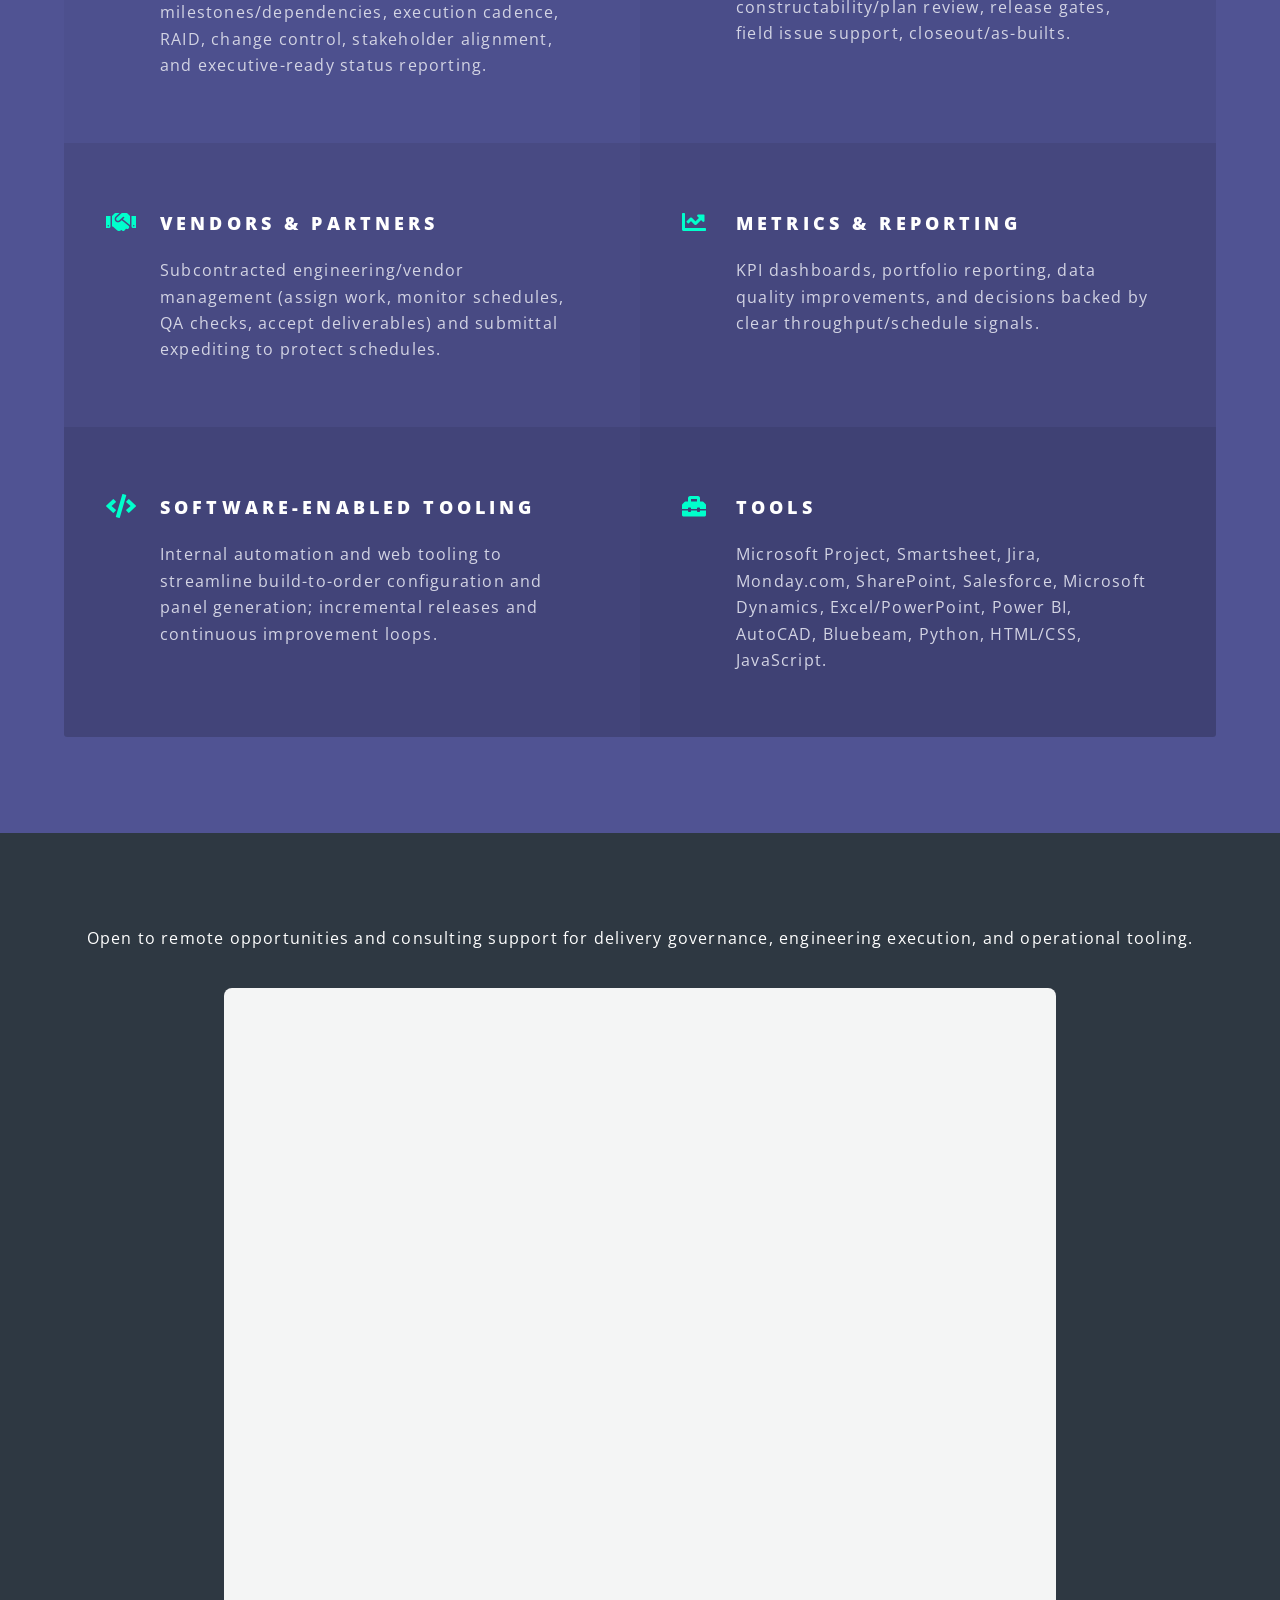
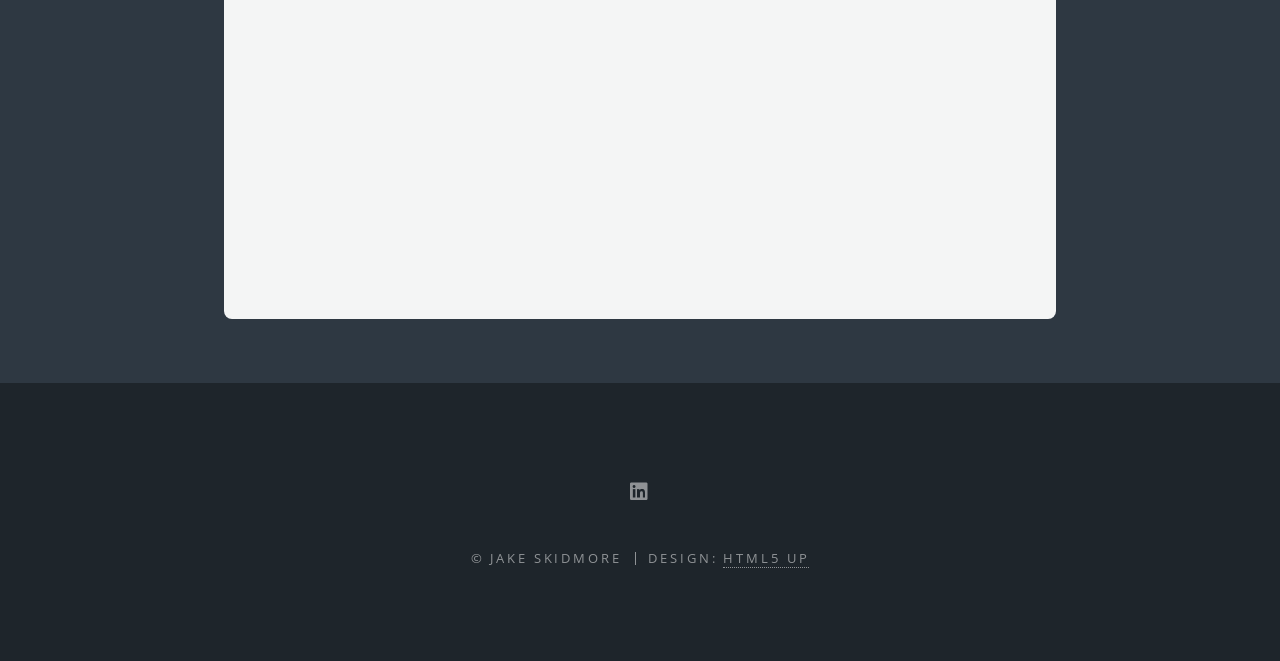
==== commit 17e72449: "Add files via upload" ====
--- a/index.html
+++ b/index.html
@@ -46,13 +46,12 @@
 							<span class="avatar"><img src="images/profile.jpg" alt="Jake Skidmore" /></span>
 							<h2>Jake Skidmore</h2>
 							<p>
-								Engineering Manager & delivery leader<br />
+								Engineering Manager & leader<br />
 								Standards-driven electrical systems • Engineering execution • Software-enabled tooling<br />
 								New Jersey (Remote-ready)
 							</p>
 							<ul class="actions special">
-								<li><a href="assets/docs/Jake_Skidmore_Engineering_Manager_2026.pdf" class="button primary">Download Resume (PDF)</a></li>
-								<li><a href="https://linkedin.com/in/jakeskidmore" class="button">LinkedIn</a></li>
+<li><a href="https://linkedin.com/in/jakeskidmore" class="button">LinkedIn</a></li>
 							</ul>
 						</div>
 						<a href="#one" class="more scrolly">Learn More</a>
@@ -64,9 +63,8 @@
 							<header class="major">
 								<h2>Delivery-focused engineering leadership</h2>
 								<p>
-									Engineering Manager and delivery leader with 12+ years spanning standards-driven electrical systems,<br />
-									construction-adjacent engineering execution, and software-enabled tooling. Own engineering prerequisites and release gates<br />
-									(permitting, drawings, BOMs, procurement packages, PO readiness) while maintaining integrated schedules and critical path to enable on-time execution.
+									Engineering Manager and leader with 16+ years spanning engineering, product operations, and customer-facing execution—driving programs from intake and planning through delivery, field support, and closeout.<br />
+									Blend technical fluency (design documentation, controls/electrical systems, SDLC/PDLC) with data-driven reporting (KPIs, dashboards) and software-enabled automation to reduce manual effort.
 								</p>
 							</header>
 							<ul class="icons major">
@@ -85,7 +83,7 @@
 					<section id="two" class="wrapper alt style2">
 						<section class="spotlight">
 							<div class="image"><img src="images/pic01.jpg" alt="Lambeau Field" /></div><div class="content">
-								<h2>Lambeau Field (Green Bay Packers)</h2>
+								<h2 class="project-title lambeau"><img class="project-logo" src="images/logos/lambeau-field.png" alt="Lambeau Field logo" /> <span class="project-text">Lambeau Field <span class="project-sub">(Green Bay Packers)</span></span></h2>
 								<p>Crestron lighting control helped streamline operations, reduce energy costs, and support a world-class fan experience at an iconic NFL venue.</p>
 								<ul class="actions">
 									<li><a class="button" href="https://www.crestron.com/News/Case-Studies/2021/Lambeau-Field" target="_blank" rel="noopener">View case study</a></li>
@@ -94,7 +92,7 @@
 						</section>
 						<section class="spotlight">
 							<div class="image"><img src="images/pic02.jpg" alt="White & Case LLP" /></div><div class="content">
-								<h2>White &amp; Case LLP</h2>
+								<h2 class="project-title whitecase"><img class="project-logo logo-wordmark" src="images/logos/white-case.png" alt="White &amp; Case logo" /> <span class="project-text">White &amp; Case LLP</span></h2>
 								<p>Enabled advanced, reliable workplace collaboration with room scheduling, presentation, room control, and collaboration tools across a global law firm environment.</p>
 								<ul class="actions">
 									<li><a class="button" href="https://www.crestron.com/News/Case-Studies/2019/White-Case-LLP" target="_blank" rel="noopener">View case study</a></li>
@@ -103,7 +101,7 @@
 						</section>
 						<section class="spotlight">
 							<div class="image"><img src="images/pic03.jpg" alt="University of Notre Dame" /></div><div class="content">
-								<h2>University of Notre Dame</h2>
+								<h2 class="project-title notredame"><img class="project-logo" src="images/logos/notre-dame.png" alt="Notre Dame logo" /> <span class="project-text">University of Notre Dame</span></h2>
 								<p>Supported the development of AV core standards built on Crestron technology to transform learning and collaboration spaces across campus.</p>
 								<ul class="actions">
 									<li><a class="button" href="https://www.crestron.com/News/Case-Studies/2019/University-of-Notre-Dame" target="_blank" rel="noopener">View case study</a></li>
@@ -149,26 +147,25 @@
 					</section>
 
 				<!-- Contact / CTA -->
-					<section id="cta" class="wrapper style4">
-						<div class="inner">
-							<header>
-								<h2>Let’s connect</h2>
-								<p>Open to remote opportunities and consulting support for delivery governance, engineering execution, and operational tooling.</p>
-							</header>
-							<ul class="actions stacked">
-								<li><a href="mailto:jake.r.skid91@gmail.com" class="button fit primary">Email: jake.r.skid91@gmail.com</a></li>
-								<li><a href="tel:+18483891736" class="button fit">Call/Text: 848-389-1736</a></li>
-								<li><a href="assets/docs/Jake_Skidmore_Engineering_Manager_2026.pdf" class="button fit">Download Resume (PDF)</a></li>
-							</ul>
-						</div>
-					</section>
+	<section id="cta" class="wrapper style4">
+		<div class="inner">
+			<header>
+				<p>Open to remote opportunities and consulting support for delivery governance, engineering execution, and operational tooling.</p>
+			</header>
 
-				<!-- Footer -->
+			<div class="google-form-embed">
+				<div class="google-form-card">
+					<iframe src="https://docs.google.com/forms/d/e/1FAIpQLScGivkdc3rPQkvgfD1pR9hdxRSdtq_RdIRKfPXFYPFjjslDmw/viewform?embedded=true" loading="lazy" title="Contact Jake Skidmore (Google Form)">Loading…</iframe>
+				</div>
+			</div>
+		</div>
+	</section>
+
+<!-- Footer -->
 					<footer id="footer">
 						<ul class="icons">
 							<li><a href="https://linkedin.com/in/jakeskidmore" class="icon brands fa-linkedin"><span class="label">LinkedIn</span></a></li>
-							<li><a href="mailto:jake.r.skid91@gmail.com" class="icon solid fa-envelope"><span class="label">Email</span></a></li>
-						</ul>
+</ul>
 						<ul class="copyright">
 							<li>&copy; Jake Skidmore</li><li>Design: <a href="http://html5up.net">HTML5 UP</a></li>
 						</ul>
--- a/assets/css/main.css
+++ b/assets/css/main.css
@@ -4001,8 +4001,8 @@
 /* JakeSkidmore customization: profile avatar */
 .avatar {
 	display: inline-block;
-	width: 140px;
-	height: 140px;
+	width: 180px;
+	height: 180px;
 	border-radius: 50%;
 	overflow: hidden;
 	border: 2px solid rgba(255, 255, 255, 0.35);
@@ -4017,6 +4017,86 @@
 	display: block;
 }
 
+/* Avatar responsive */
+@media screen and (max-width: 736px) {
+	.avatar {
+		width: 150px;
+		height: 150px;
+	}
+}
+
+/* Project title theming */
+.project-title {
+	display: flex;
+	align-items: center;
+	gap: 0.65em;
+	margin: 0 0 0.6em 0;
+
+	/* Improve readability on dark backgrounds */
+	color: #ffffff;
+	padding: 0.4em 0.85em;
+	border-radius: 14px;
+	background: rgba(255, 255, 255, 0.10);
+	border: 1px solid rgba(255, 255, 255, 0.18);
+	border-left: 6px solid var(--accent, rgba(255, 255, 255, 0.35));
+	backdrop-filter: blur(6px);
+}
+
+.project-logo {
+	height: 40px;
+	width: auto;
+	display: block;
+}
+
+.project-logo.logo-wordmark {
+	height: 26px;
+}
+
+.project-title .project-text {
+	display: inline-block;
+	line-height: 1.15;
+	text-shadow: 0 2px 10px rgba(0,0,0,0.35);
+}
+
+
+.project-title .project-sub {
+	opacity: 0.9;
+	font-weight: 600;
+	font-size: 0.9em;
+}
+
+/* Theme accents + “feel” (approximate) */
+/* We use a bright accent stripe + optional typography tweaks to keep titles readable. */
+.project-title.lambeau {
+	--accent: #FFB612; /* Packers gold for contrast */
+	font-family: "Arial Black", "Helvetica", Arial, sans-serif;
+	letter-spacing: 0.02em;
+}
+
+.project-title.whitecase {
+	--accent: #00A7E1; /* White & Case blue */
+	text-transform: uppercase;
+	letter-spacing: 0.12em;
+	font-weight: 700;
+}
+
+.project-title.notredame {
+	--accent: #C99700; /* Notre Dame gold for contrast */
+	font-family: Georgia, "Times New Roman", Times, serif;
+	letter-spacing: 0.02em;
+}
+
+/* Ensure subtitle stays readable */
+.project-title .project-sub {
+	color: rgba(255, 255, 255, 0.85);
+}
+/* Make logos scale down nicely */
+@media screen and (max-width: 736px) {
+	.project-logo { height: 32px; }
+	.project-logo.logo-wordmark { height: 22px; }
+}
+
+
 .avatar.avatar-small {
 	width: 110px;
 	height: 110px;
@@ -4027,3 +4107,37 @@
 	.avatar { width: 120px; height: 120px; }
 	.avatar.avatar-small { width: 96px; height: 96px; }
 }
+
+/* JakeSkidmore customization: Google Form embed */
+.google-form-embed { margin-top: 1.25em; }
+.google-form-card { background: rgba(255, 255, 255, 0.95); border-radius: 0.5em; padding: 0.75em; }
+.google-form-card iframe { width: 100%; border: 0; border-radius: 0.35em; min-height: 900px; }
+@media screen and (max-width: 736px) { .google-form-card iframe { min-height: 1100px; } }
+
+/*
+	The Spectral template's #cta section is a two-column flex layout by default
+	(header + actions). For an embedded Google Form, we want a centered, stacked
+	layout with a wider container so the form doesn't look squeezed.
+*/
+
+	#cta .inner {
+		display: block;
+		max-width: 70em;
+	}
+
+	#cta .inner header {
+		width: 100%;
+		padding-right: 0;
+		text-align: center;
+	}
+
+	#cta .google-form-embed {
+		max-width: 52em;
+		margin: 1.5em auto 0 auto;
+	}
+
+	@media screen and (max-width: 736px) {
+		#cta .google-form-embed {
+			max-width: none;
+		}
+	}
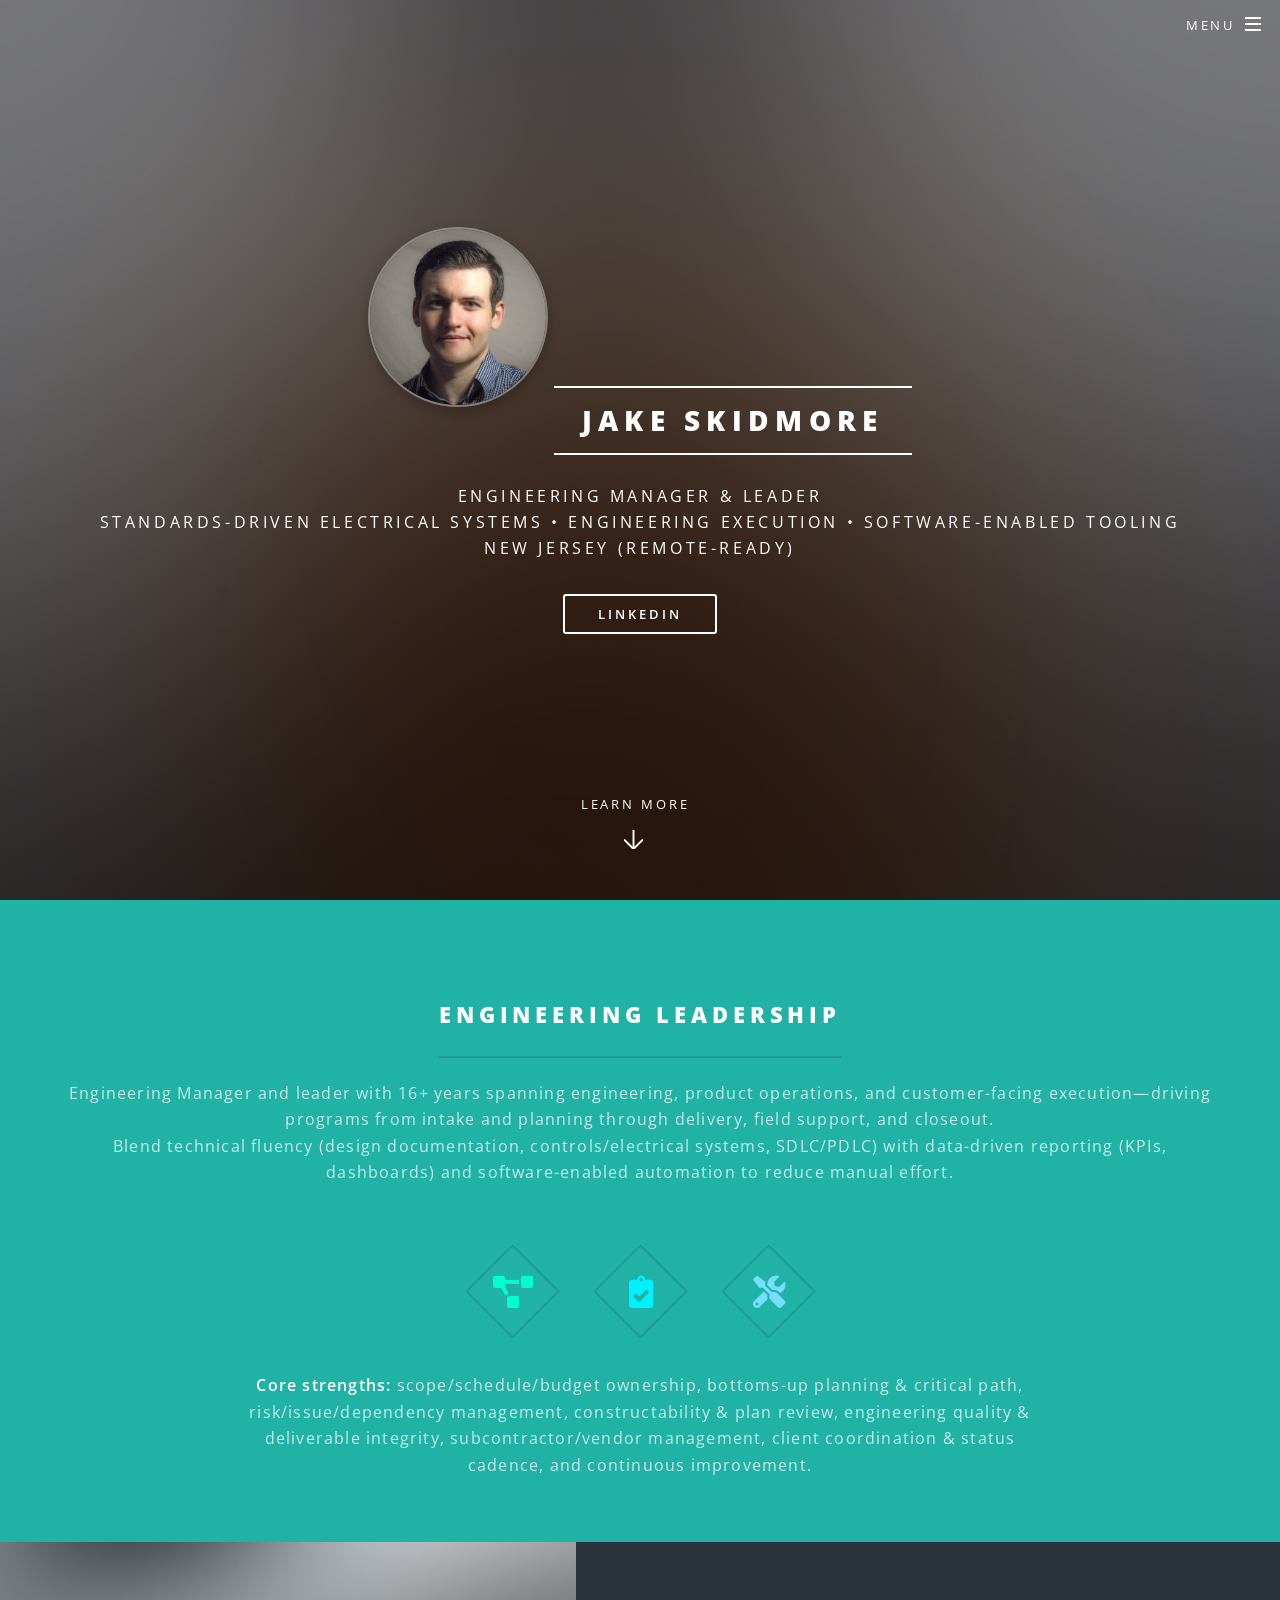
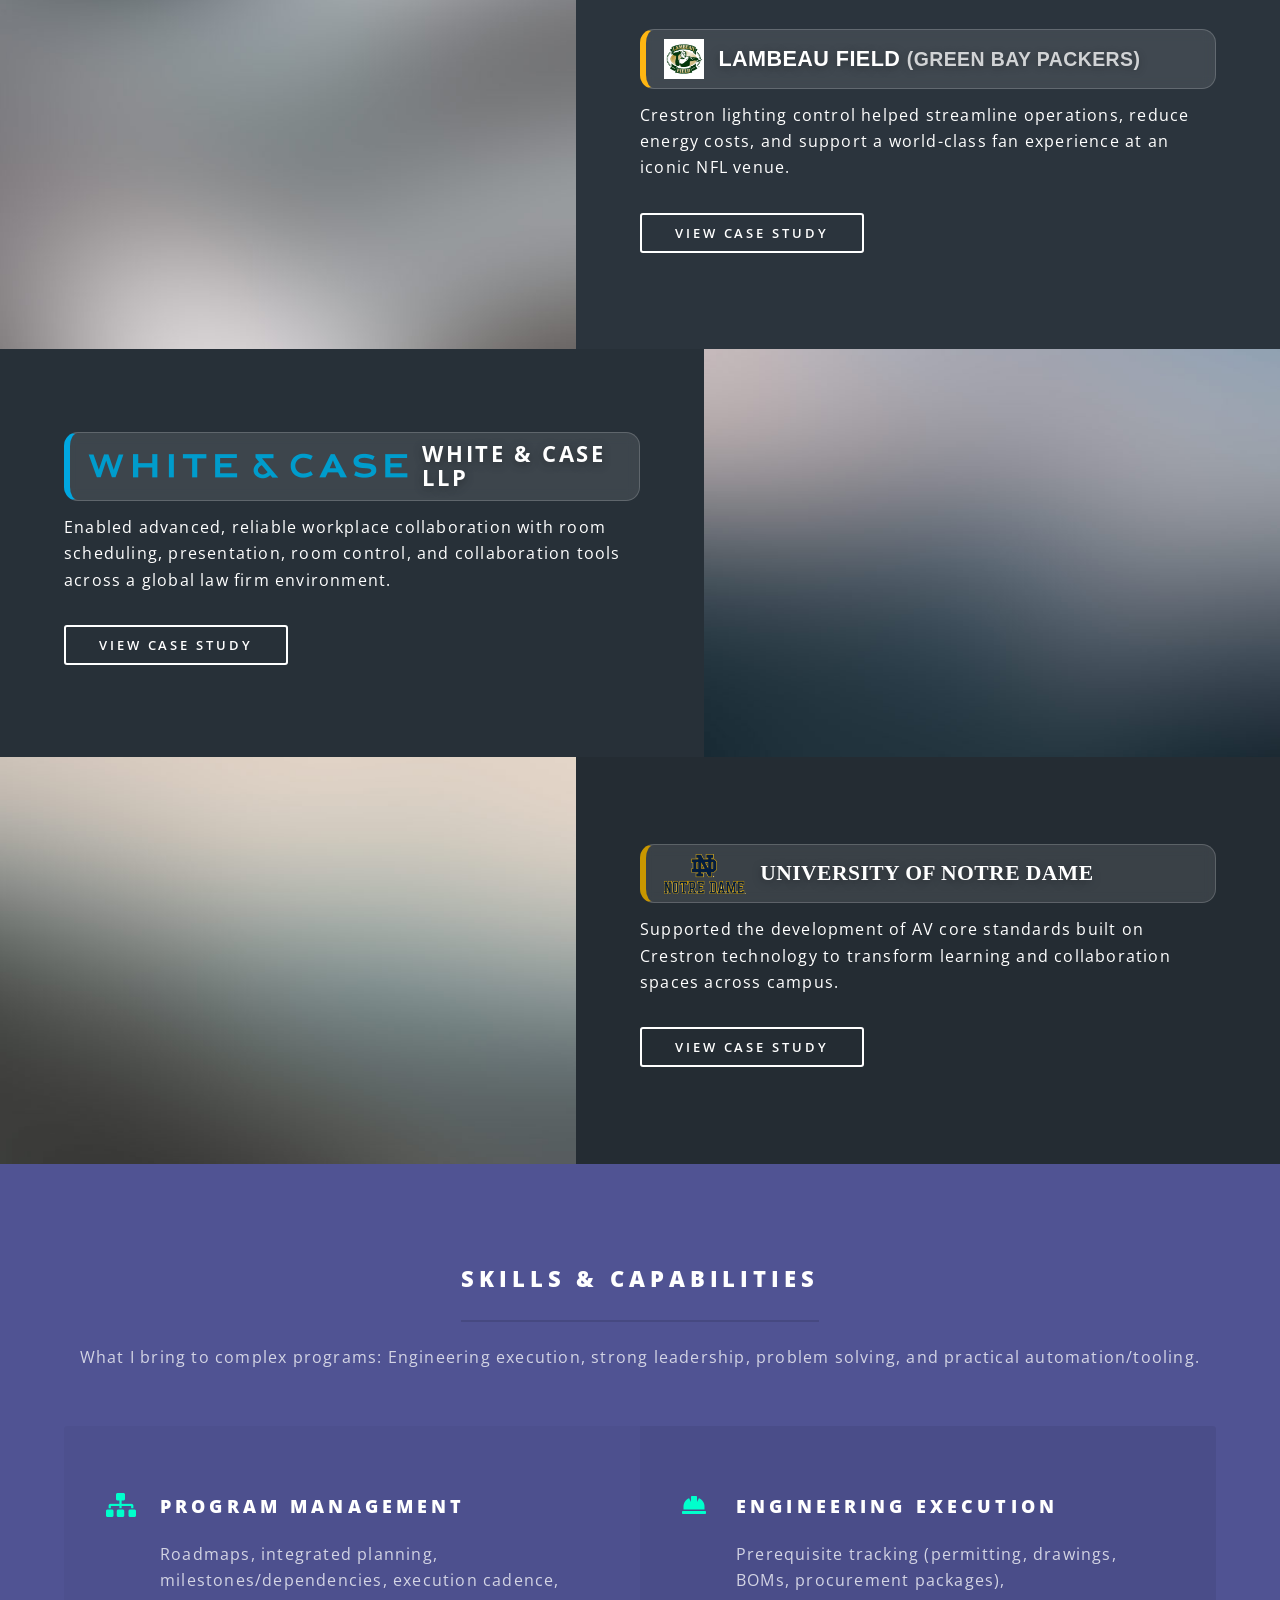
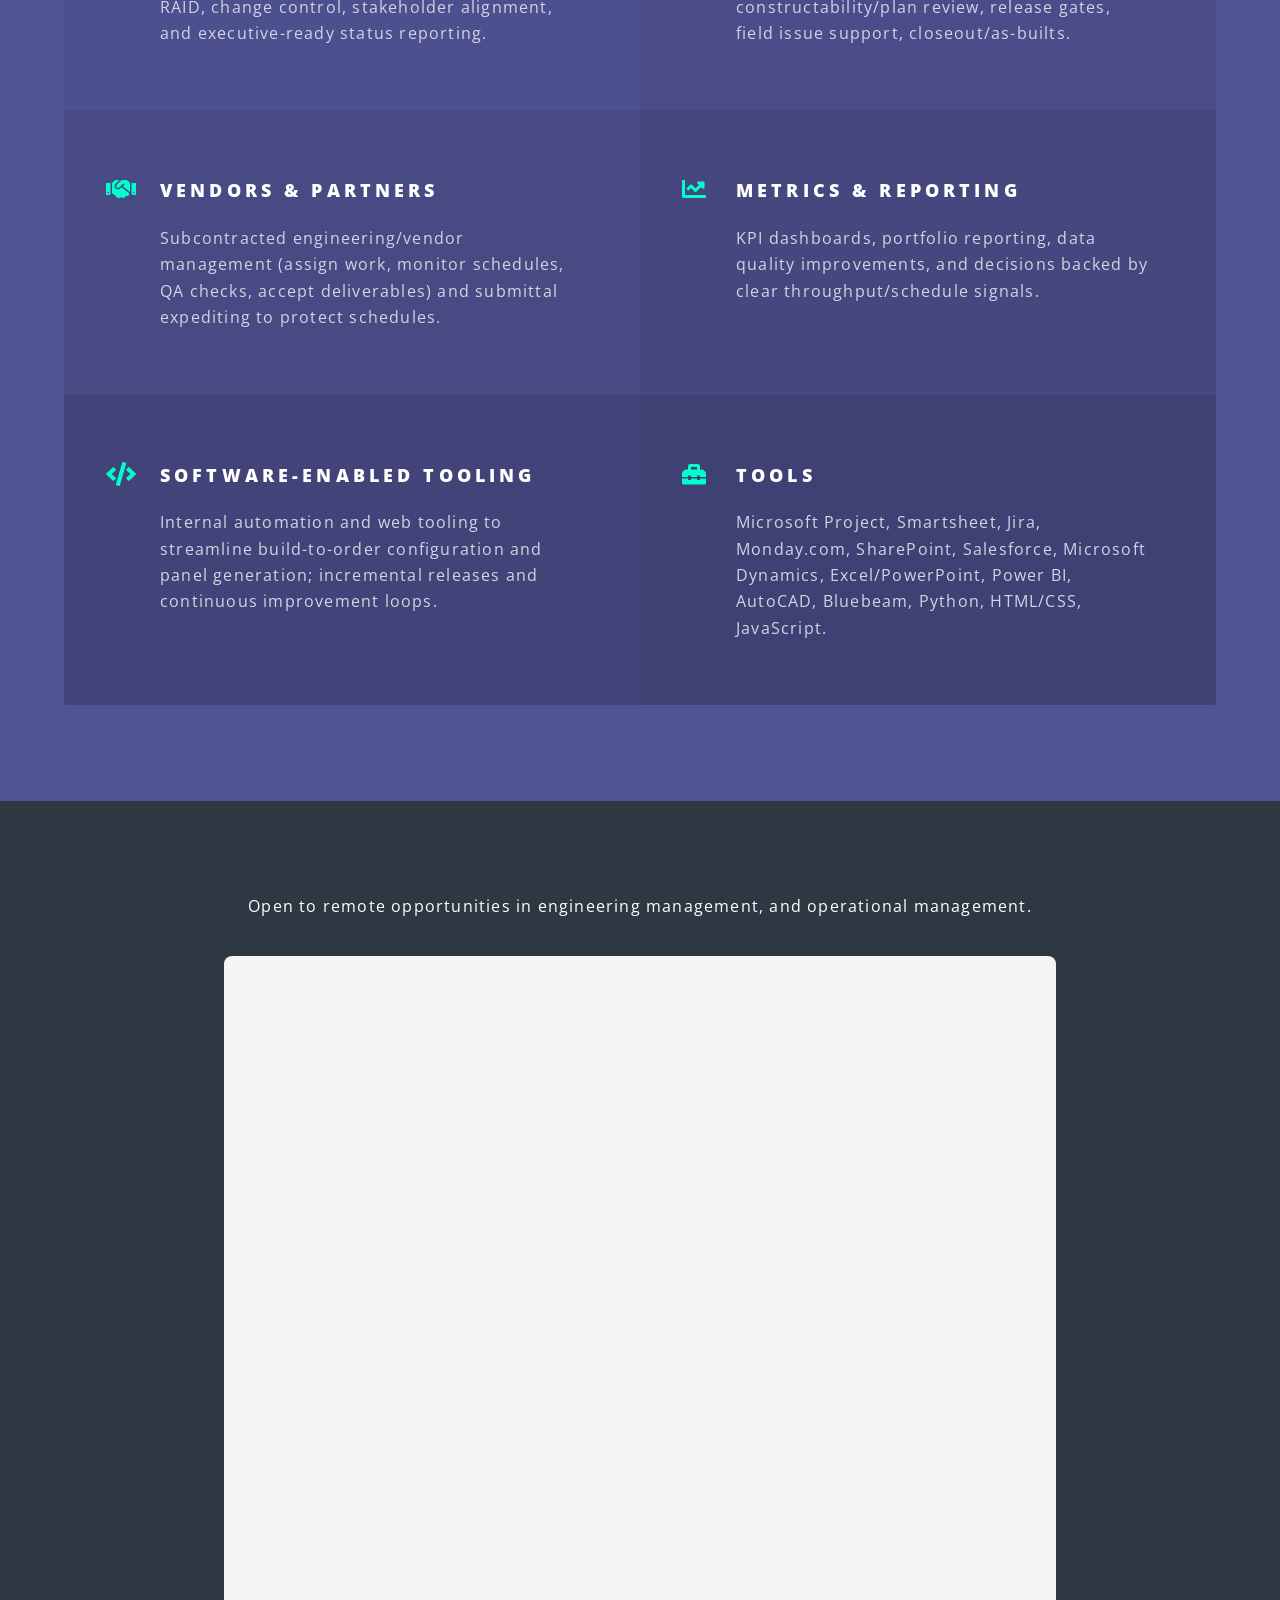
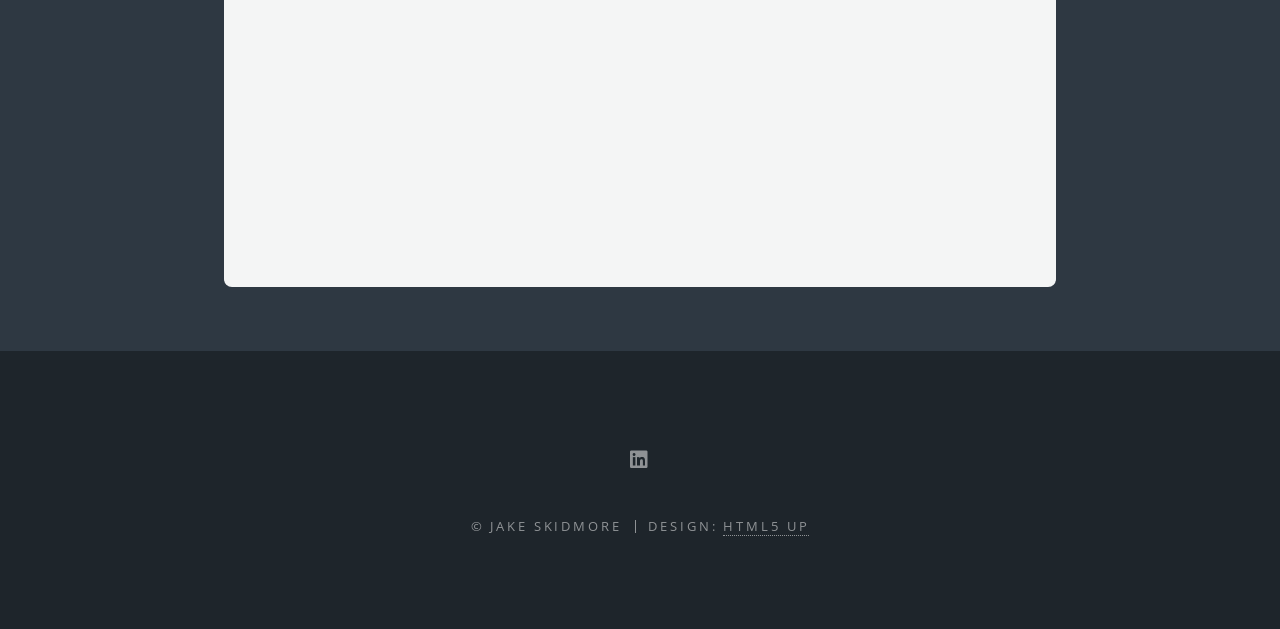
==== commit 5d4dea65: "Update index.html" ====
--- a/index.html
+++ b/index.html
@@ -9,7 +9,7 @@
 		<title>Jake Skidmore | Engineering Manager</title>
 		<meta charset="utf-8" />
 		<meta name="viewport" content="width=device-width, initial-scale=1, user-scalable=no" />
-		<meta name="description" content="Jake Skidmore — Engineering Manager and delivery leader spanning standards-driven electrical systems, construction-adjacent engineering execution, and software-enabled tooling." />
+		<meta name="description" content="Jake Skidmore — Engineering Manager spanning standards-driven electrical systems, construction-adjacent engineering execution, and software-enabled tooling." />
 		<link rel="stylesheet" href="assets/css/main.css" />
 		<noscript><link rel="stylesheet" href="assets/css/noscript.css" /></noscript>
 	</head>
@@ -61,7 +61,7 @@
 					<section id="one" class="wrapper style1 special">
 						<div class="inner">
 							<header class="major">
-								<h2>Delivery-focused engineering leadership</h2>
+								<h2>Engineering leadership</h2>
 								<p>
 									Engineering Manager and leader with 16+ years spanning engineering, product operations, and customer-facing execution—driving programs from intake and planning through delivery, field support, and closeout.<br />
 									Blend technical fluency (design documentation, controls/electrical systems, SDLC/PDLC) with data-driven reporting (KPIs, dashboards) and software-enabled automation to reduce manual effort.
@@ -115,11 +115,11 @@
 						<div class="inner">
 							<header class="major">
 								<h2>Skills & capabilities</h2>
-								<p>What I bring to complex programs: disciplined delivery governance, engineering execution rigor, and practical automation/tooling.</p>
+								<p>What I bring to complex programs: Engineering execution, strong leadership, problem solving, and practical automation/tooling.</p>
 							</header>
 							<ul class="features">
 								<li class="icon solid fa-sitemap">
-									<h3>Program delivery & governance</h3>
+									<h3>Program management</h3>
 									<p>Roadmaps, integrated planning, milestones/dependencies, execution cadence, RAID, change control, stakeholder alignment, and executive-ready status reporting.</p>
 								</li>
 								<li class="icon solid fa-hard-hat">
@@ -150,7 +150,7 @@
 	<section id="cta" class="wrapper style4">
 		<div class="inner">
 			<header>
-				<p>Open to remote opportunities and consulting support for delivery governance, engineering execution, and operational tooling.</p>
+				<p>Open to remote opportunities in engineering management, and operational management.</p>
 			</header>
 
 			<div class="google-form-embed">
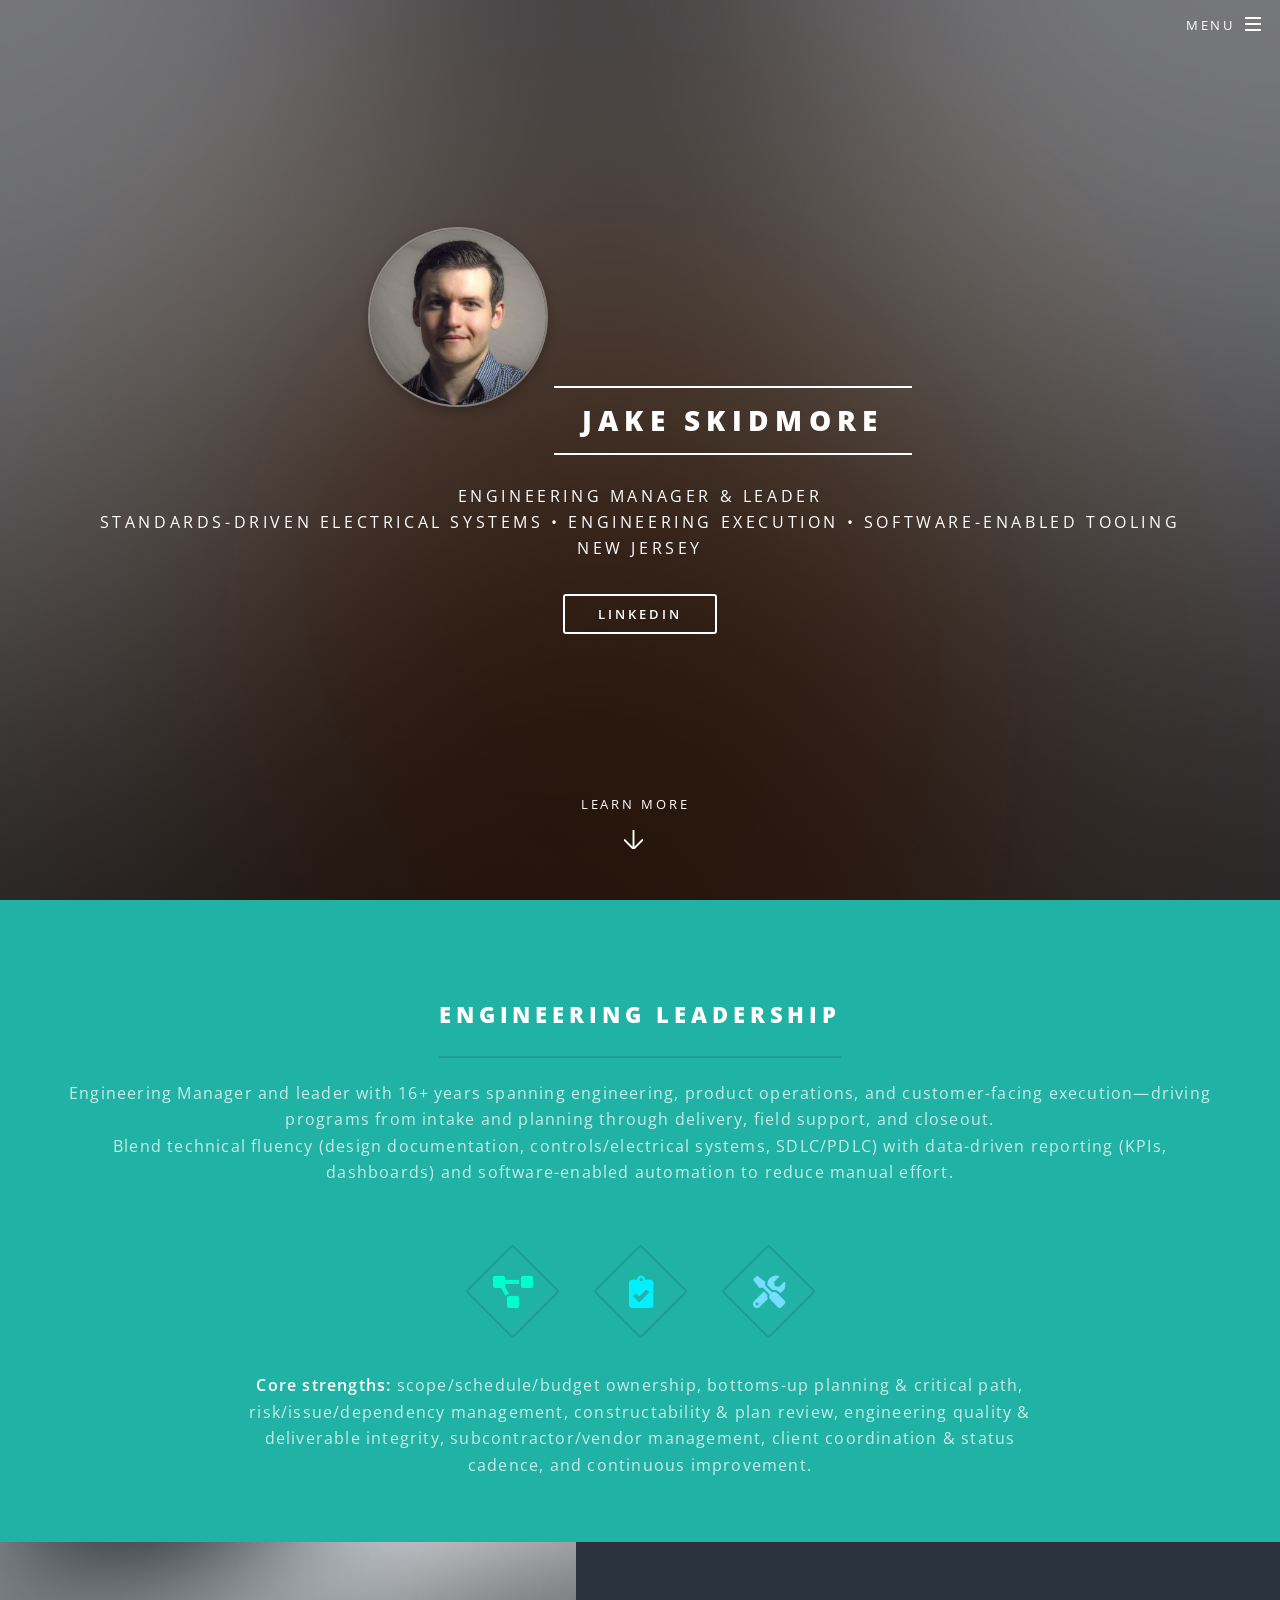
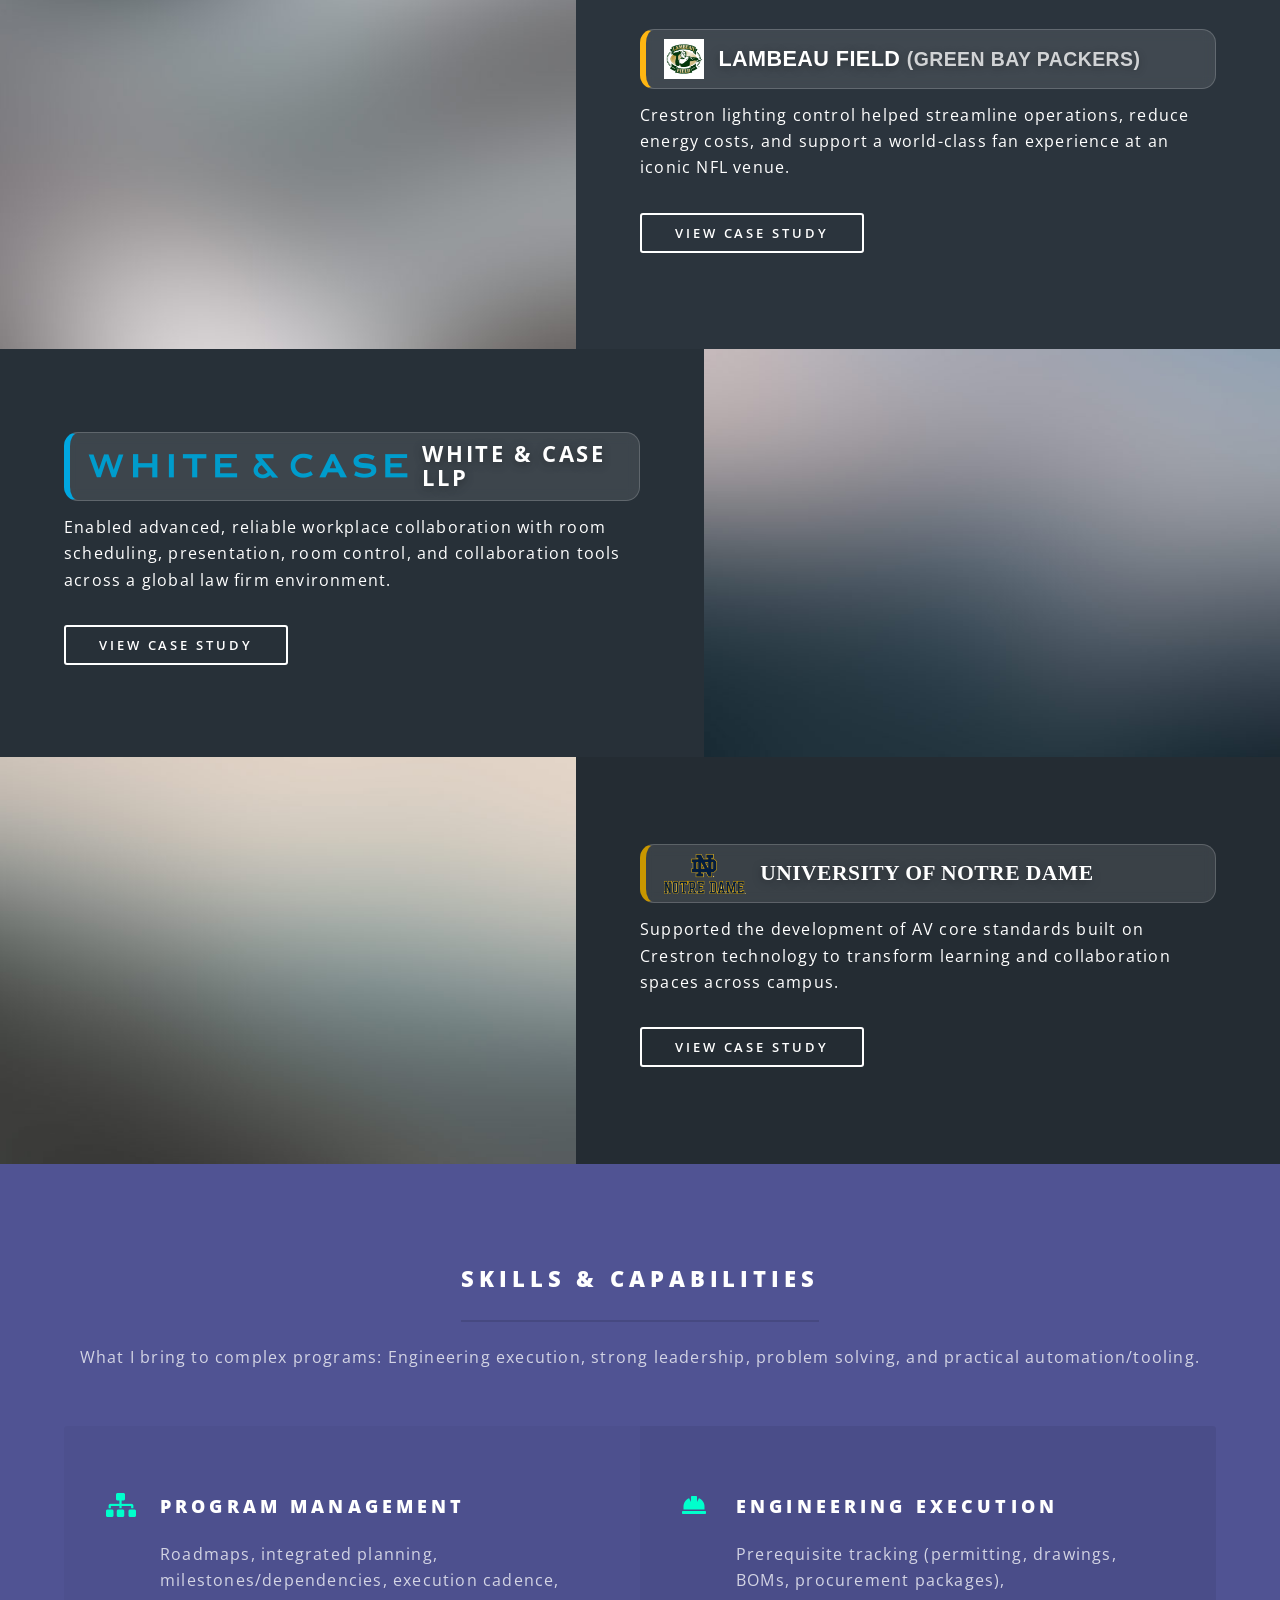
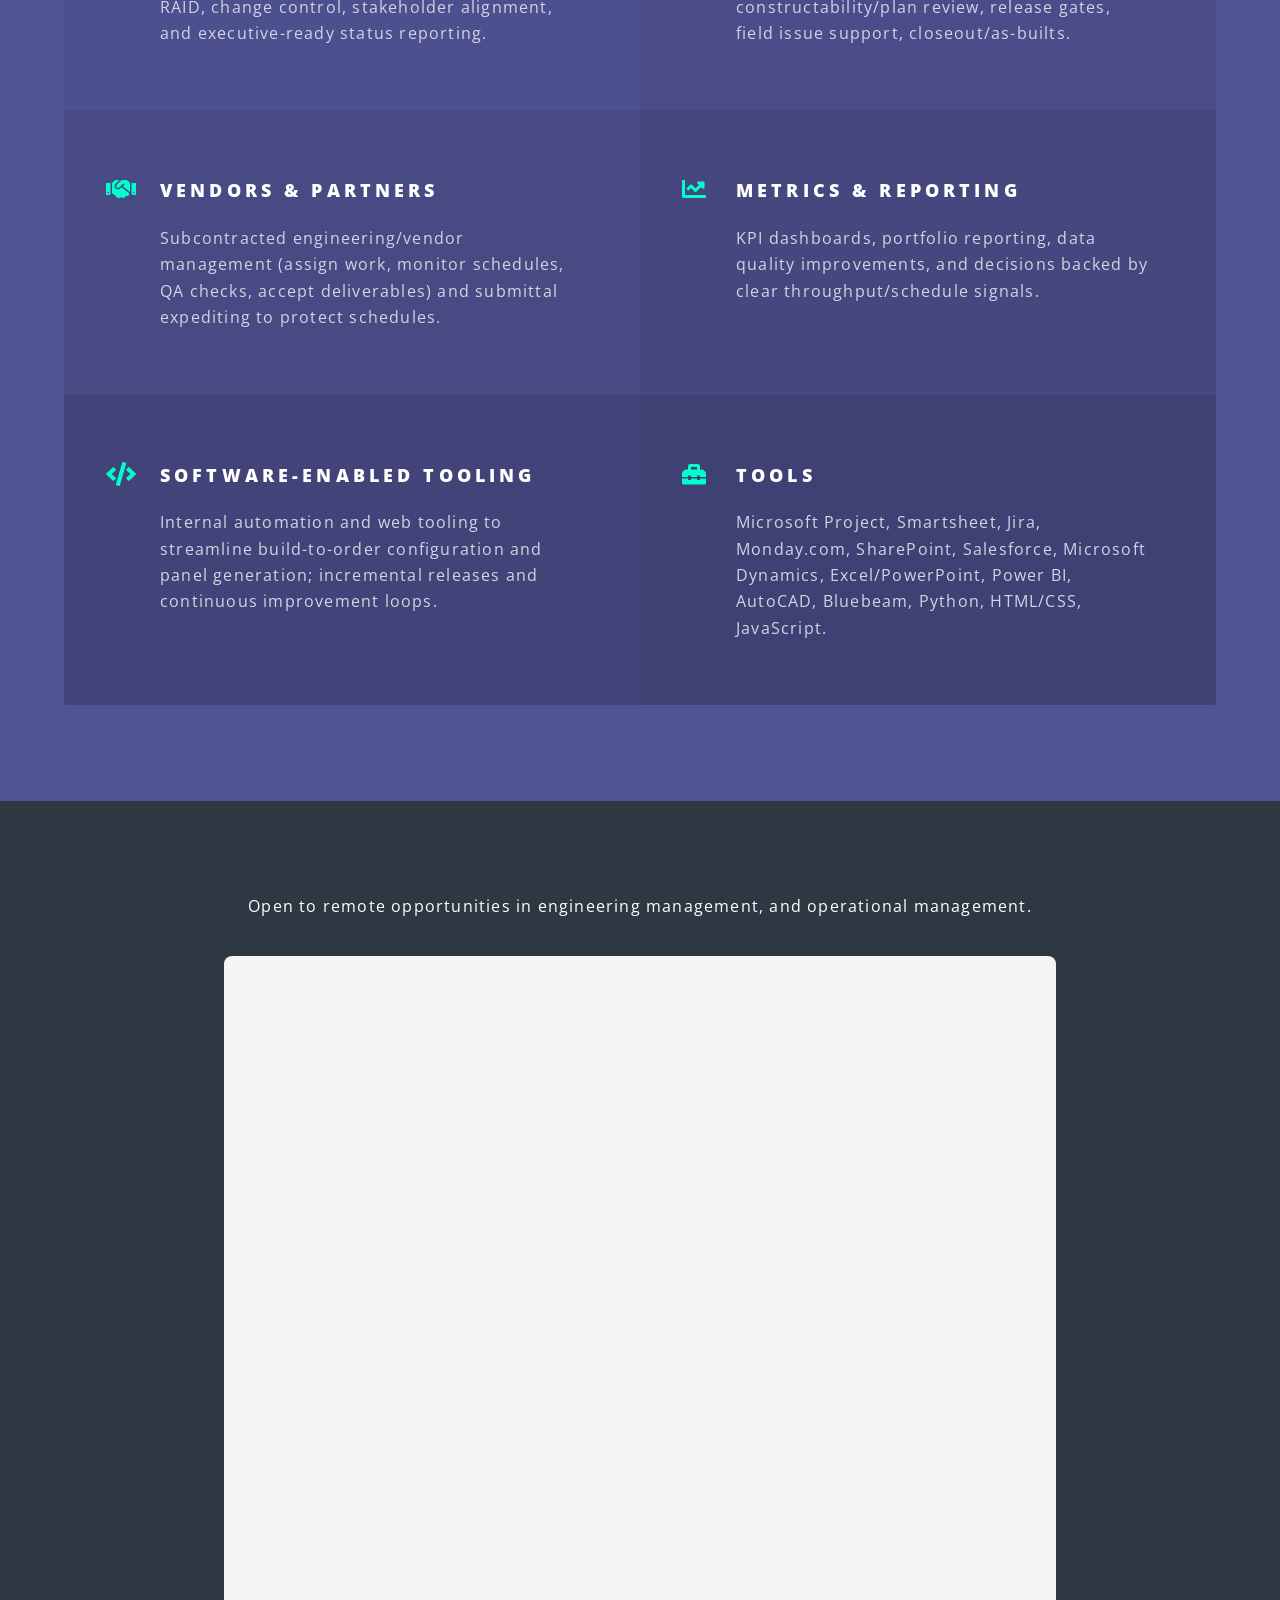
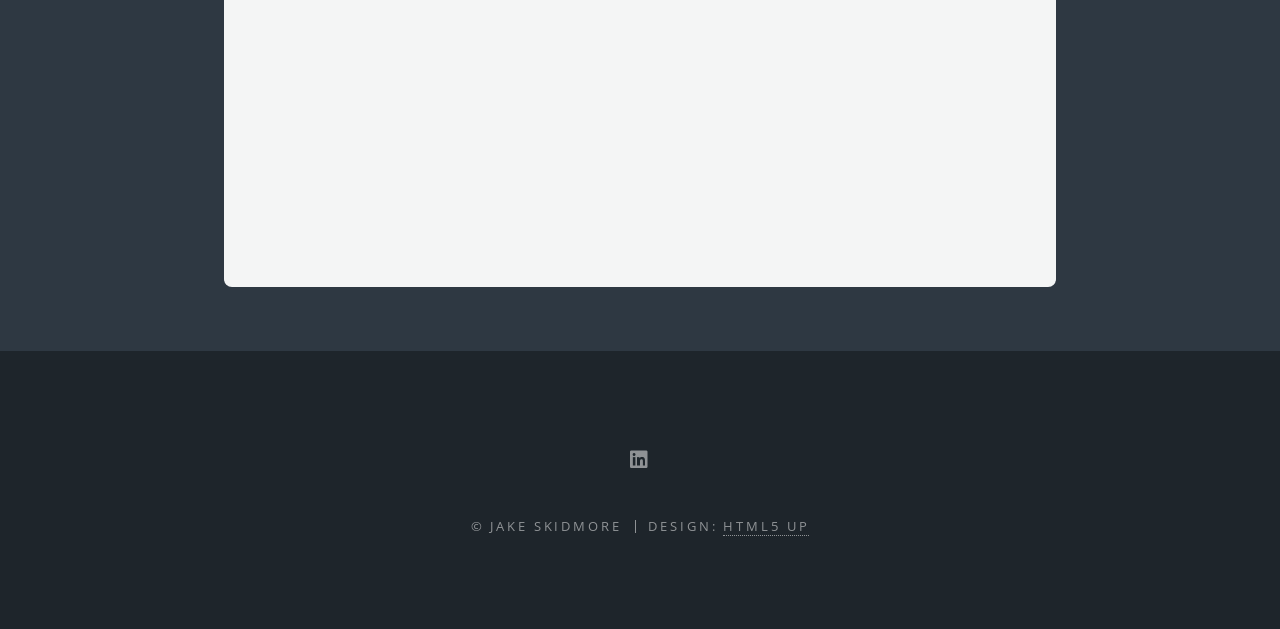
==== commit 382f9198: "Update index.html" ====
--- a/index.html
+++ b/index.html
@@ -48,7 +48,7 @@
 							<p>
 								Engineering Manager & leader<br />
 								Standards-driven electrical systems • Engineering execution • Software-enabled tooling<br />
-								New Jersey (Remote-ready)
+								New Jersey
 							</p>
 							<ul class="actions special">
 <li><a href="https://linkedin.com/in/jakeskidmore" class="button">LinkedIn</a></li>
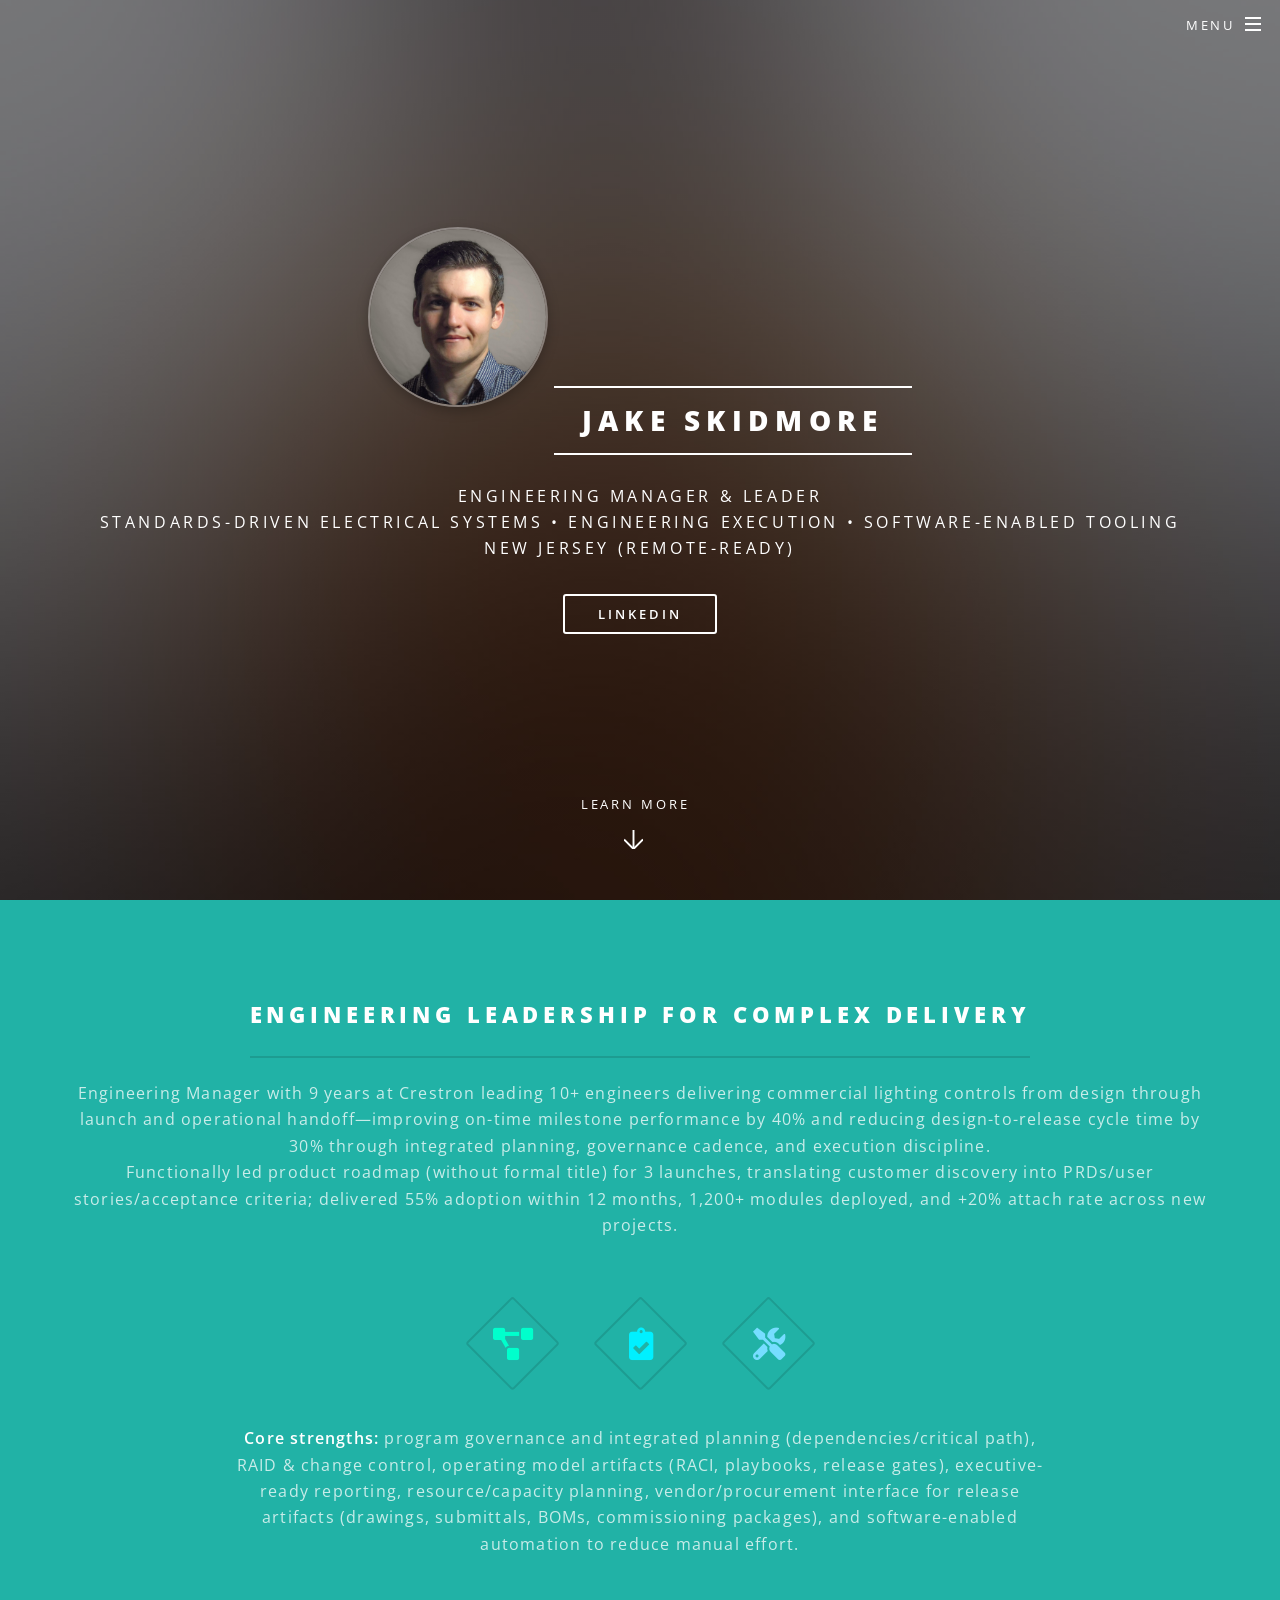
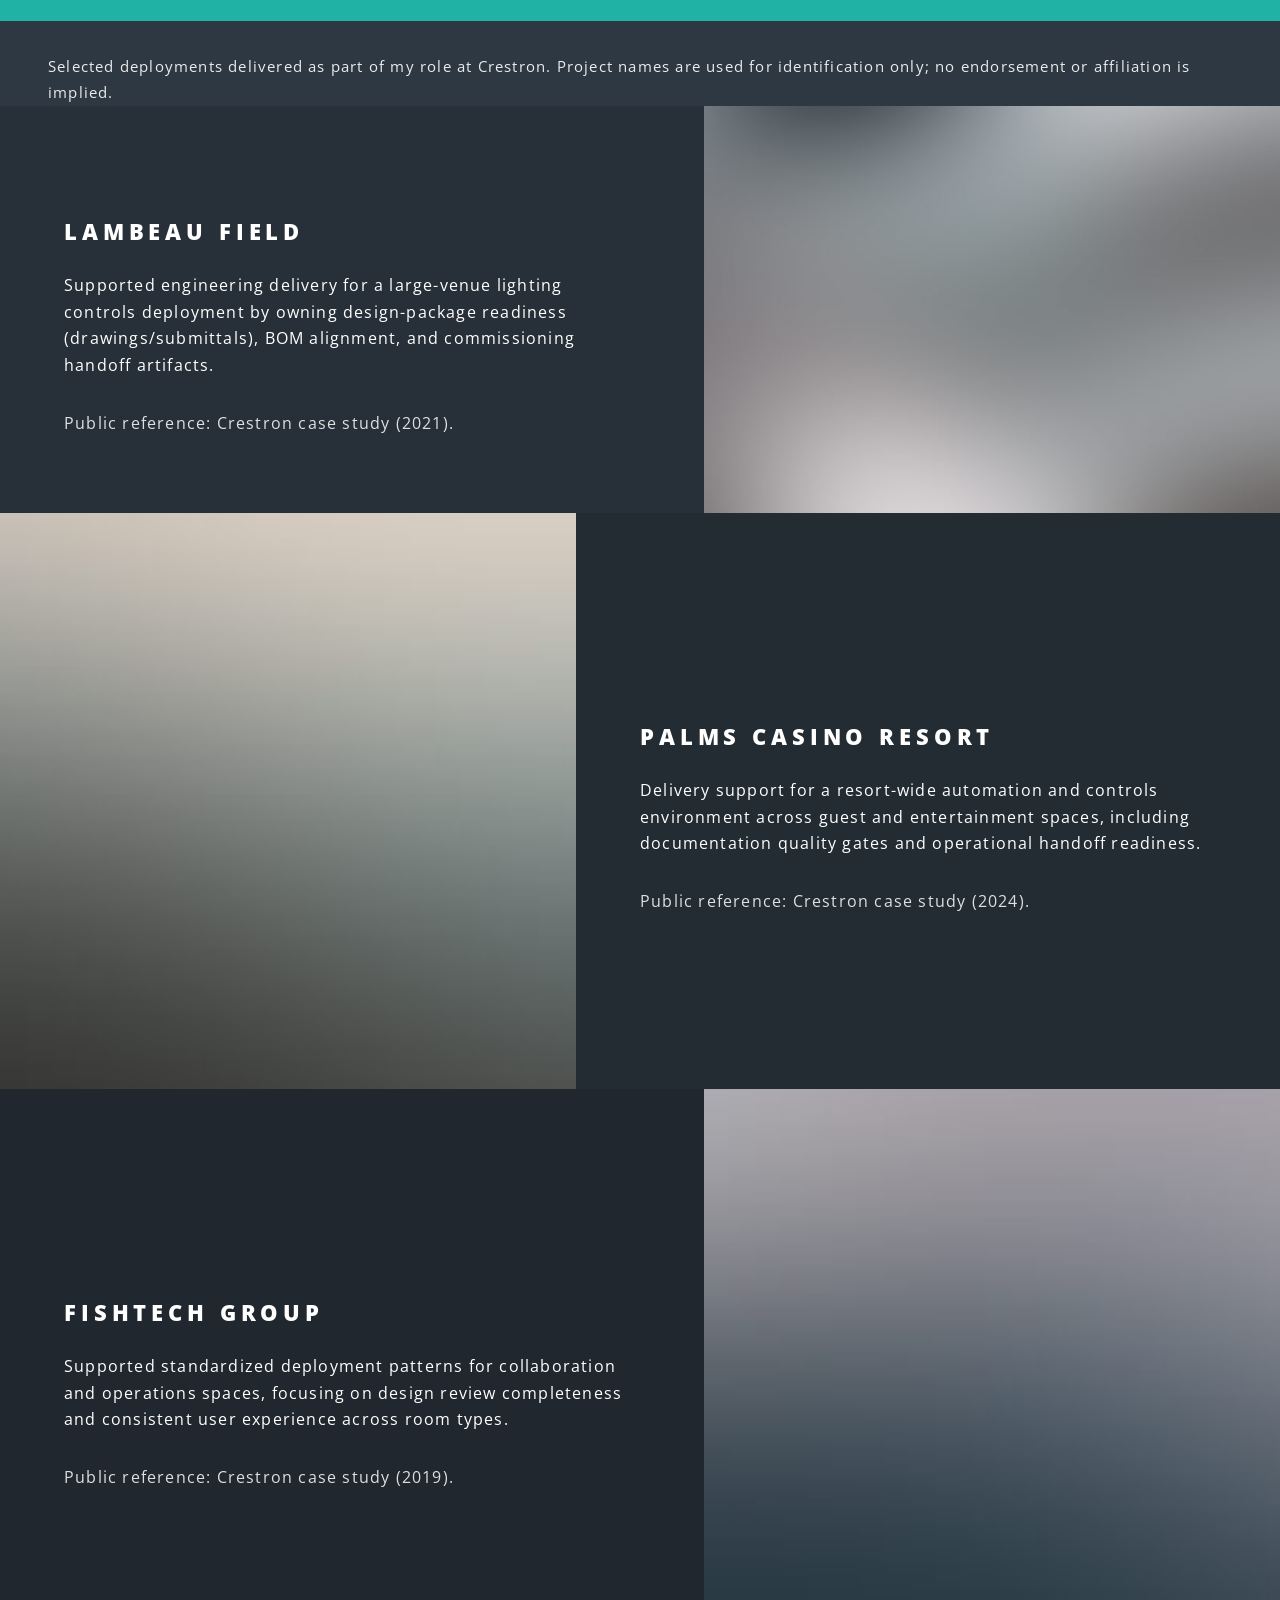
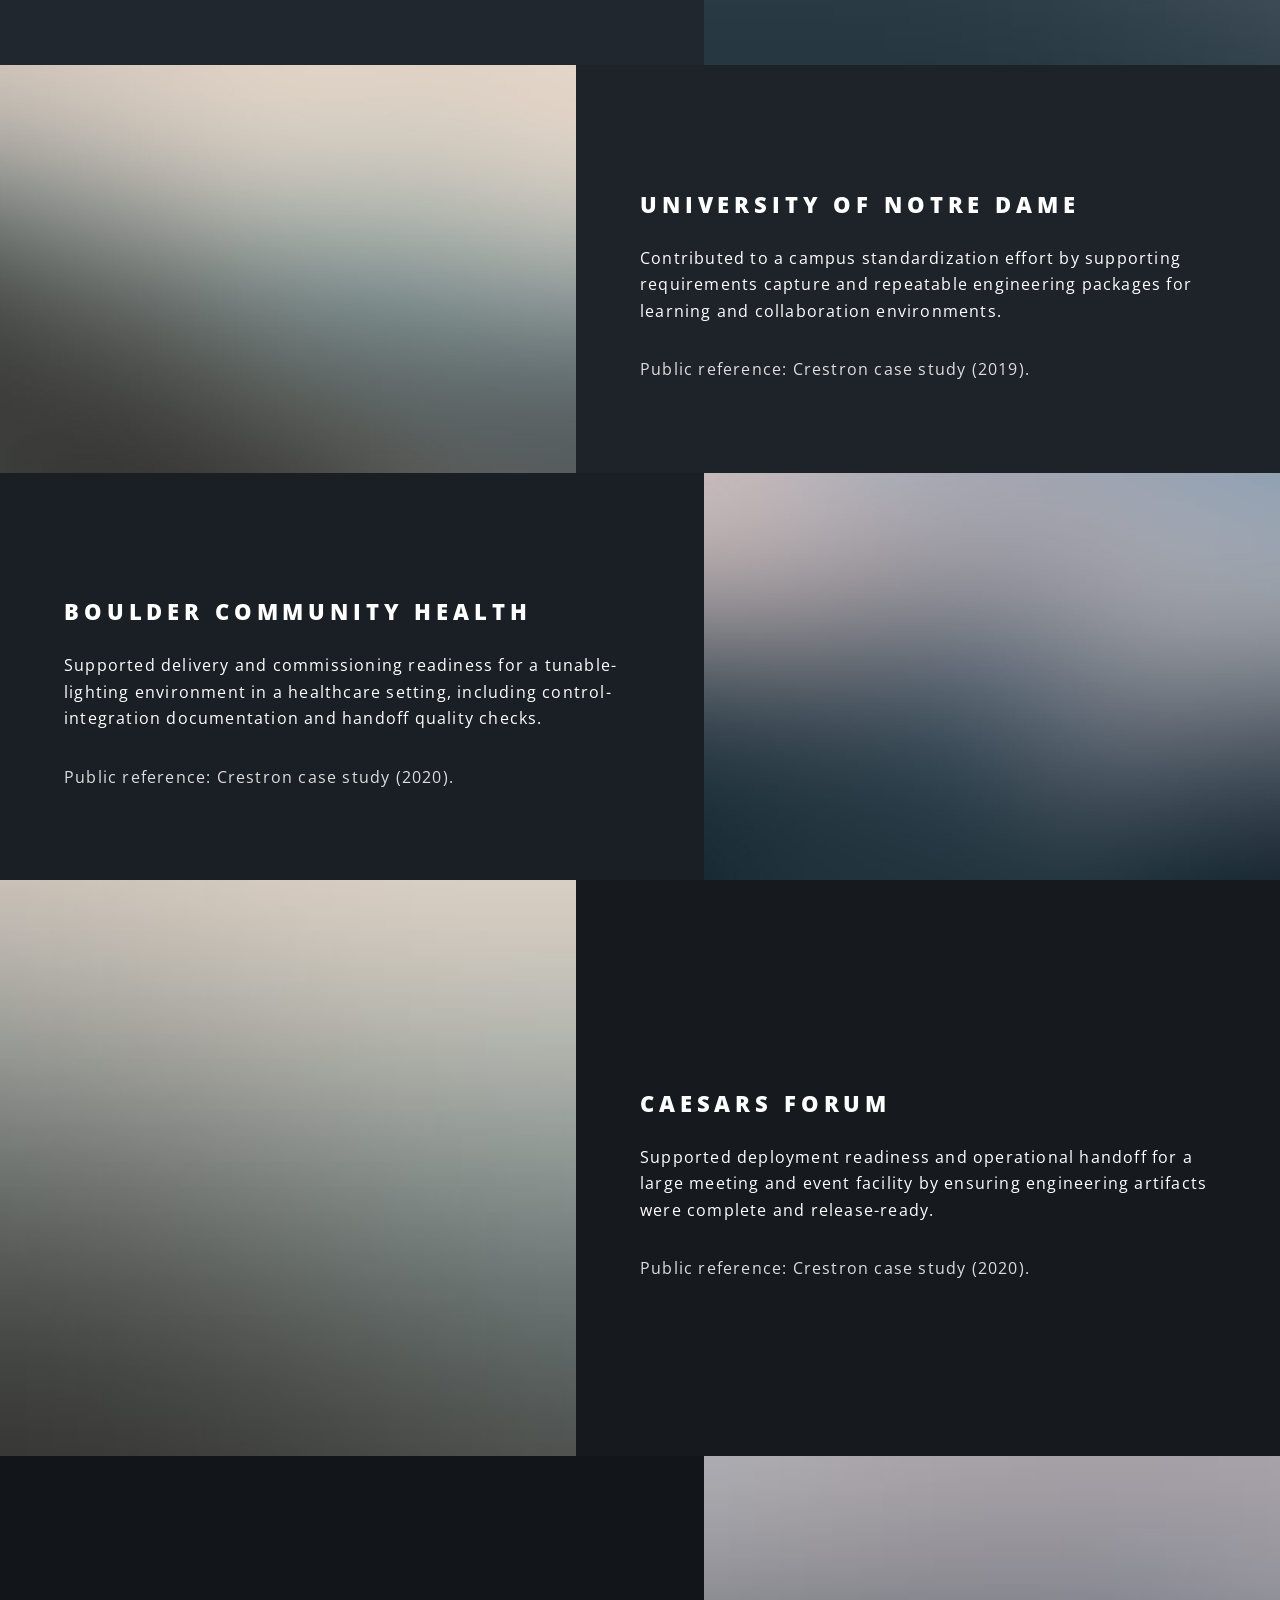
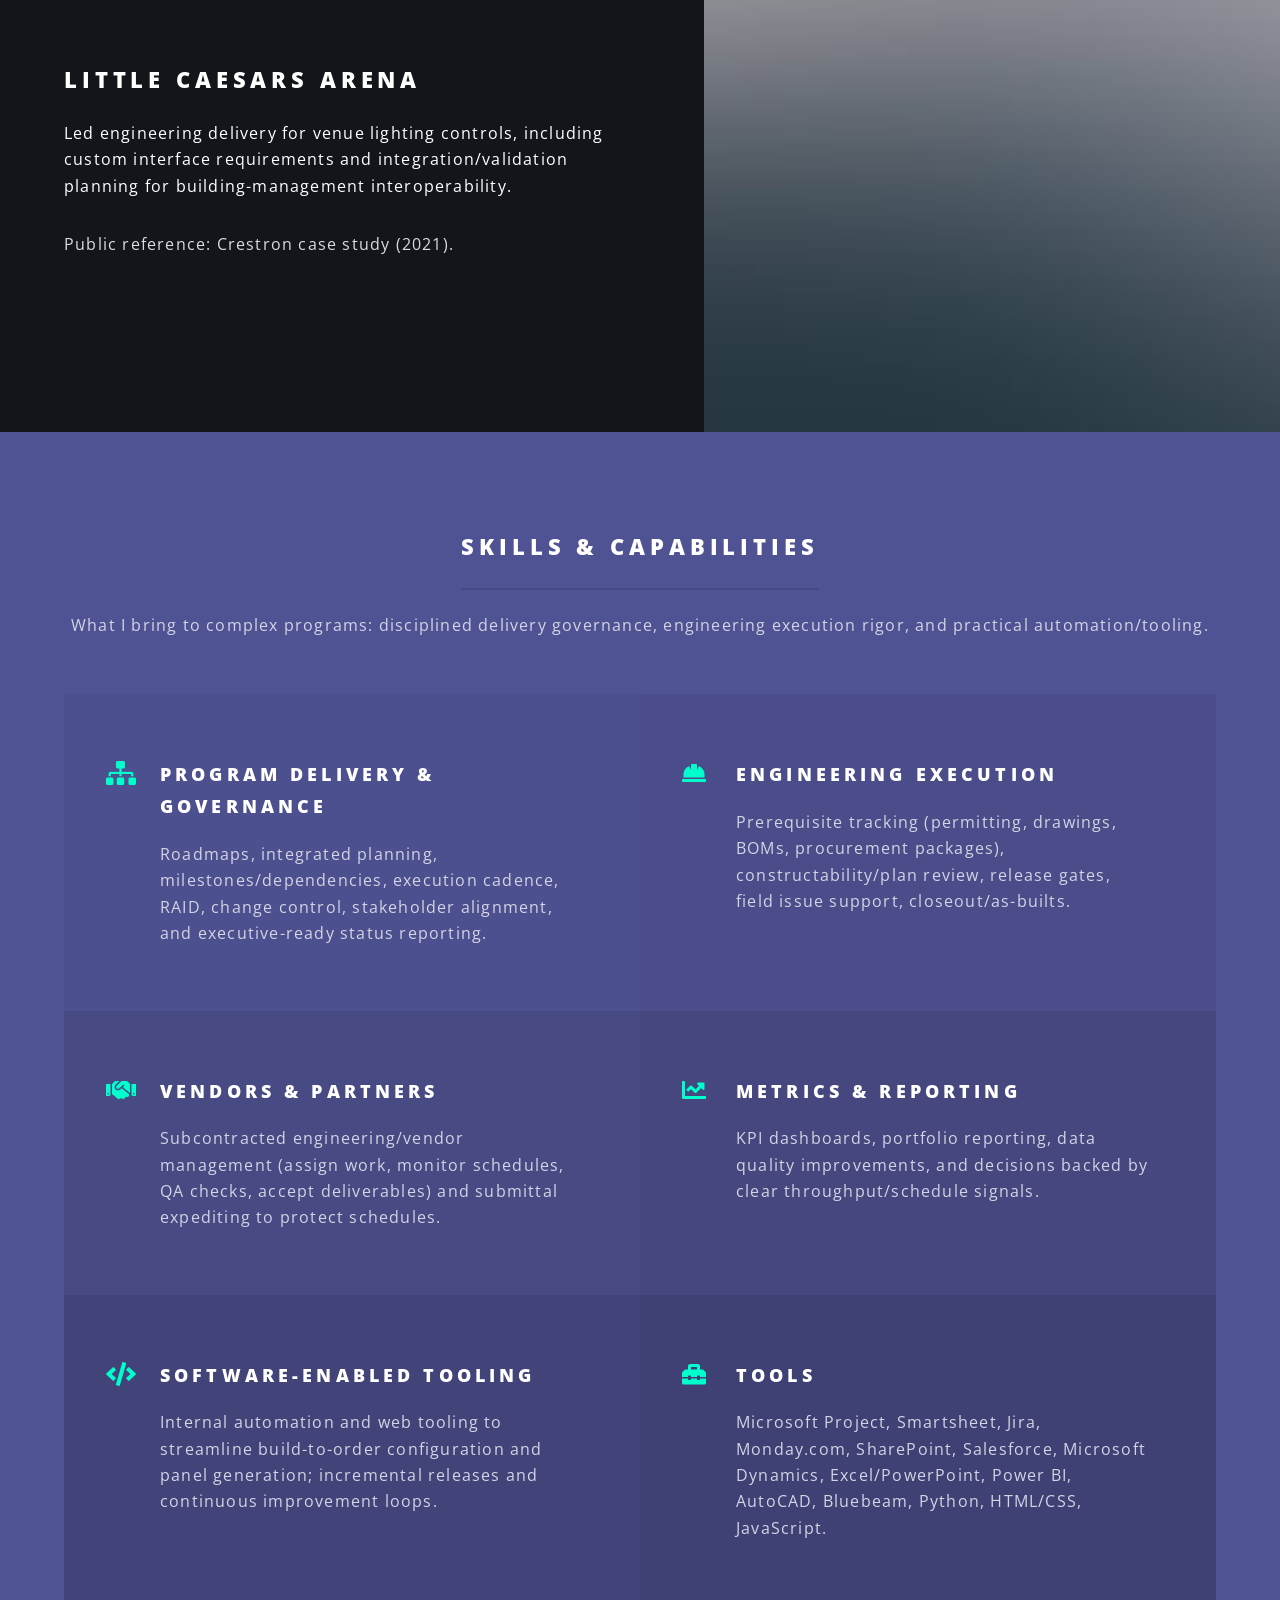
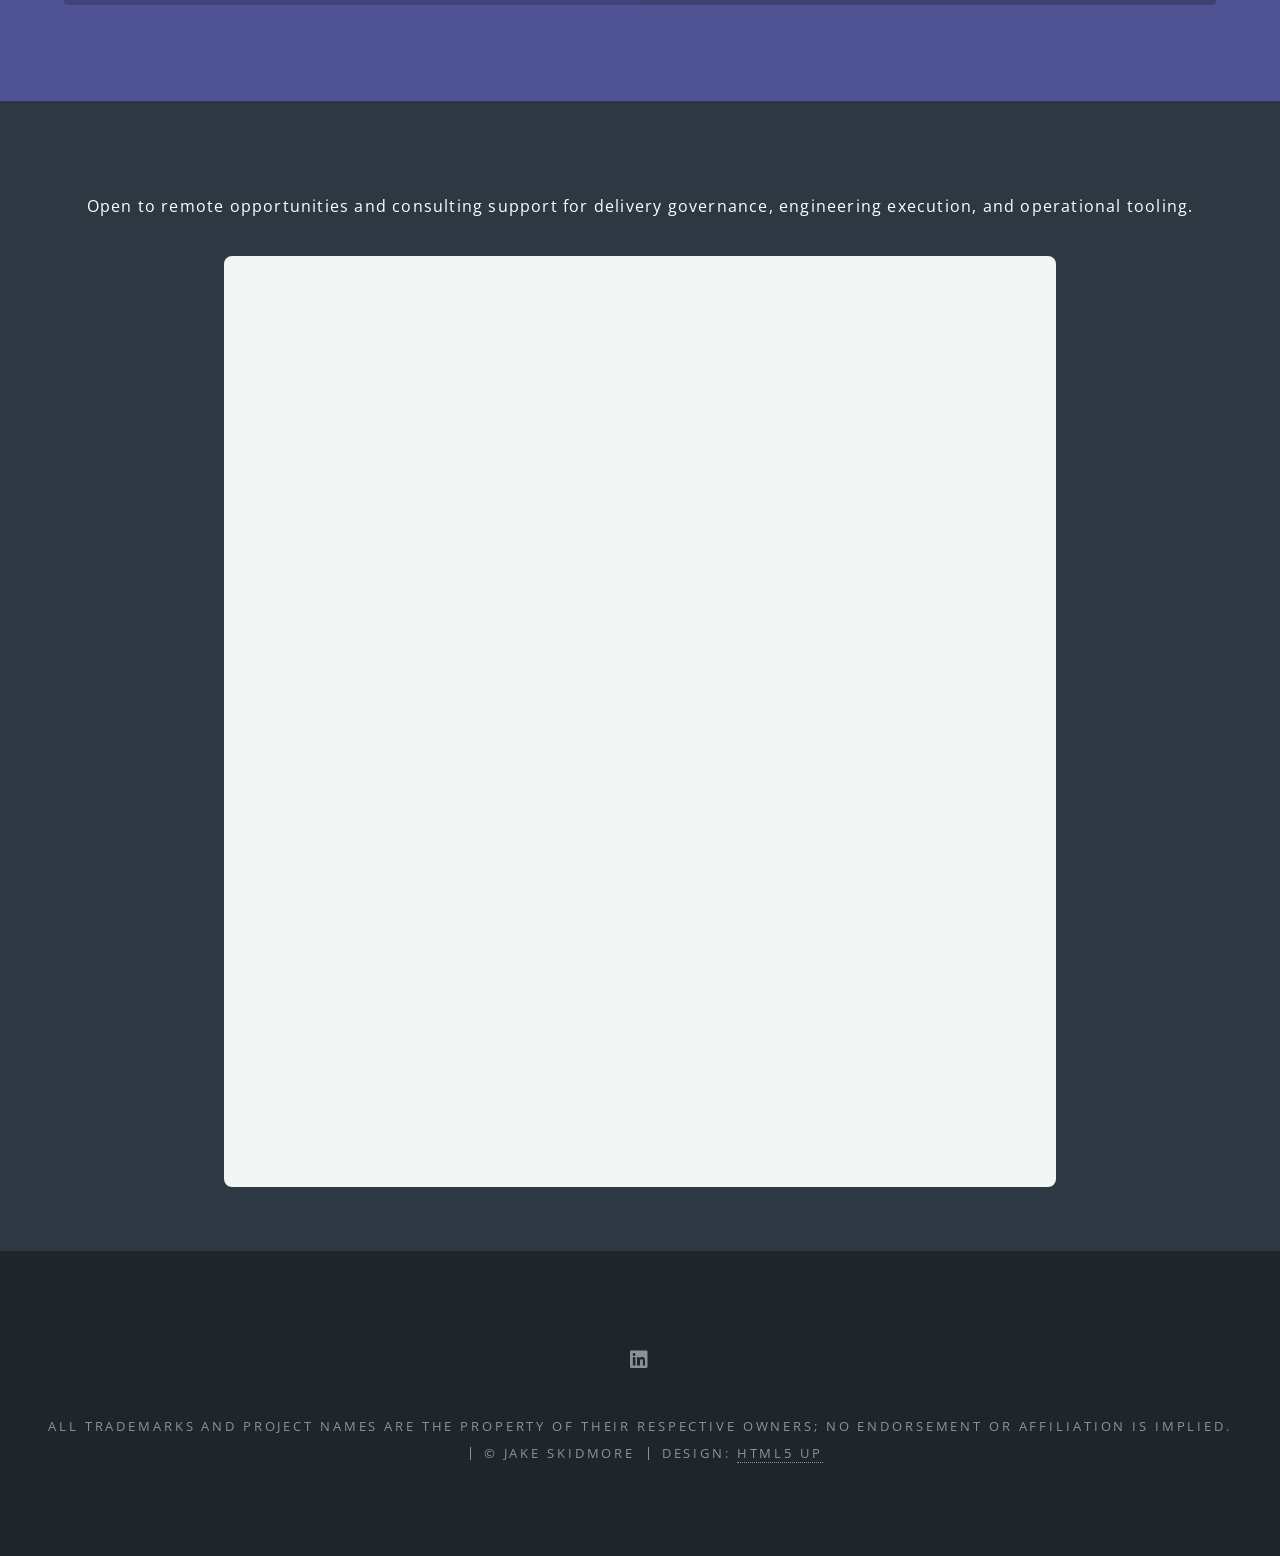
==== commit ebd1d76a: "Add files via upload" ====
--- a/index.html
+++ b/index.html
@@ -9,7 +9,7 @@
 		<title>Jake Skidmore | Engineering Manager</title>
 		<meta charset="utf-8" />
 		<meta name="viewport" content="width=device-width, initial-scale=1, user-scalable=no" />
-		<meta name="description" content="Jake Skidmore — Engineering Manager spanning standards-driven electrical systems, construction-adjacent engineering execution, and software-enabled tooling." />
+		<meta name="description" content="Jake Skidmore — Engineering Manager and delivery leader spanning standards-driven electrical systems, construction-adjacent engineering execution, and software-enabled tooling." />
 		<link rel="stylesheet" href="assets/css/main.css" />
 		<noscript><link rel="stylesheet" href="assets/css/noscript.css" /></noscript>
 	</head>
@@ -48,7 +48,7 @@
 							<p>
 								Engineering Manager & leader<br />
 								Standards-driven electrical systems • Engineering execution • Software-enabled tooling<br />
-								New Jersey
+								New Jersey (Remote-ready)
 							</p>
 							<ul class="actions special">
 <li><a href="https://linkedin.com/in/jakeskidmore" class="button">LinkedIn</a></li>
@@ -61,10 +61,10 @@
 					<section id="one" class="wrapper style1 special">
 						<div class="inner">
 							<header class="major">
-								<h2>Engineering leadership</h2>
+								<h2>Engineering leadership for complex delivery</h2>
 								<p>
-									Engineering Manager and leader with 16+ years spanning engineering, product operations, and customer-facing execution—driving programs from intake and planning through delivery, field support, and closeout.<br />
-									Blend technical fluency (design documentation, controls/electrical systems, SDLC/PDLC) with data-driven reporting (KPIs, dashboards) and software-enabled automation to reduce manual effort.
+									Engineering Manager with 9 years at Crestron leading 10+ engineers delivering commercial lighting controls from design through launch and operational handoff—improving on-time milestone performance by 40% and reducing design-to-release cycle time by 30% through integrated planning, governance cadence, and execution discipline.<br />
+									Functionally led product roadmap (without formal title) for 3 launches, translating customer discovery into PRDs/user stories/acceptance criteria; delivered 55% adoption within 12 months, 1,200+ modules deployed, and +20% attach rate across new projects.
 								</p>
 							</header>
 							<ul class="icons major">
@@ -73,53 +73,92 @@
 								<li><span class="icon solid fa-tools major style3"><span class="label">Tooling</span></span></li>
 							</ul>
 							<p style="margin: 0 auto; max-width: 52rem;">
-								<strong>Core strengths:</strong> scope/schedule/budget ownership, bottoms-up planning & critical path, risk/issue/dependency management, constructability & plan review,
-								engineering quality & deliverable integrity, subcontractor/vendor management, client coordination & status cadence, and continuous improvement.
-							</p>
+								<strong>Core strengths:</strong> program governance and integrated planning (dependencies/critical path), RAID & change control, operating model artifacts (RACI, playbooks, release gates),
+								executive-ready reporting, resource/capacity planning, vendor/procurement interface for release artifacts (drawings, submittals, BOMs, commissioning packages),
+								and software-enabled automation to reduce manual effort.
+							
 						</div>
 					</section>
 
 				<!-- Projects -->
-					<section id="two" class="wrapper alt style2">
-						<section class="spotlight">
-							<div class="image"><img src="images/pic01.jpg" alt="Lambeau Field" /></div><div class="content">
-								<h2 class="project-title lambeau"><img class="project-logo" src="images/logos/lambeau-field.png" alt="Lambeau Field logo" /> <span class="project-text">Lambeau Field <span class="project-sub">(Green Bay Packers)</span></span></h2>
-								<p>Crestron lighting control helped streamline operations, reduce energy costs, and support a world-class fan experience at an iconic NFL venue.</p>
-								<ul class="actions">
-									<li><a class="button" href="https://www.crestron.com/News/Case-Studies/2021/Lambeau-Field" target="_blank" rel="noopener">View case study</a></li>
-								</ul>
+						<!-- Projects -->
+						<section id="two" class="wrapper alt style2">
+							<div class="projects-intro">
+								<p class="legal-disclaimer">
+									Selected deployments delivered as part of my role at Crestron. Project names are used for identification only; no endorsement or affiliation is implied.
+								</p>
 							</div>
+
+							<section class="spotlight">
+								<div class="image"><img src="images/pic01.jpg" alt="Lambeau Field" /></div><div class="content">
+									<h2>Lambeau Field</h2>
+									<p>Supported engineering delivery for a large-venue lighting controls deployment by owning design-package readiness (drawings/submittals), BOM alignment, and commissioning handoff artifacts.</p>
+									<p class="project-note"><small>Public reference: Crestron case study (2021).</small></p>
+								</div>
+							</section>
+
+							<section class="spotlight">
+								<div class="image"><img src="images/pic04.jpg" alt="Palms Casino Resort" /></div><div class="content">
+									<h2>Palms Casino Resort</h2>
+									<p>Delivery support for a resort-wide automation and controls environment across guest and entertainment spaces, including documentation quality gates and operational handoff readiness.</p>
+									<p class="project-note"><small>Public reference: Crestron case study (2024).</small></p>
+								</div>
+							</section>
+
+							<section class="spotlight">
+								<div class="image"><img src="images/pic05.jpg" alt="Fishtech Group" /></div><div class="content">
+									<h2>Fishtech Group</h2>
+									<p>Supported standardized deployment patterns for collaboration and operations spaces, focusing on design review completeness and consistent user experience across room types.</p>
+									<p class="project-note"><small>Public reference: Crestron case study (2019).</small></p>
+								</div>
+							</section>
+
+							<section class="spotlight">
+								<div class="image"><img src="images/pic03.jpg" alt="University of Notre Dame" /></div><div class="content">
+									<h2>University of Notre Dame</h2>
+									<p>Contributed to a campus standardization effort by supporting requirements capture and repeatable engineering packages for learning and collaboration environments.</p>
+									<p class="project-note"><small>Public reference: Crestron case study (2019).</small></p>
+								</div>
+							</section>
+
+							<section class="spotlight">
+								<div class="image"><img src="images/pic02.jpg" alt="Boulder Community Health" /></div><div class="content">
+									<h2>Boulder Community Health</h2>
+									<p>Supported delivery and commissioning readiness for a tunable-lighting environment in a healthcare setting, including control-integration documentation and handoff quality checks.</p>
+									<p class="project-note"><small>Public reference: Crestron case study (2020).</small></p>
+								</div>
+							</section>
+
+							<section class="spotlight">
+								<div class="image"><img src="images/pic04.jpg" alt="Caesars Forum" /></div><div class="content">
+									<h2>Caesars Forum</h2>
+									<p>Supported deployment readiness and operational handoff for a large meeting and event facility by ensuring engineering artifacts were complete and release-ready.</p>
+									<p class="project-note"><small>Public reference: Crestron case study (2020).</small></p>
+								</div>
+							</section>
+
+							<section class="spotlight">
+								<div class="image"><img src="images/pic05.jpg" alt="Little Caesars Arena" /></div><div class="content">
+									<h2>Little Caesars Arena</h2>
+									<p>Led engineering delivery for venue lighting controls, including custom interface requirements and integration/validation planning for building-management interoperability.</p>
+									<p class="project-note"><small>Public reference: Crestron case study (2021).</small></p>
+								</div>
+							</section>
 						</section>
-						<section class="spotlight">
-							<div class="image"><img src="images/pic02.jpg" alt="White & Case LLP" /></div><div class="content">
-								<h2 class="project-title whitecase"><img class="project-logo logo-wordmark" src="images/logos/white-case.png" alt="White &amp; Case logo" /> <span class="project-text">White &amp; Case LLP</span></h2>
-								<p>Enabled advanced, reliable workplace collaboration with room scheduling, presentation, room control, and collaboration tools across a global law firm environment.</p>
-								<ul class="actions">
-									<li><a class="button" href="https://www.crestron.com/News/Case-Studies/2019/White-Case-LLP" target="_blank" rel="noopener">View case study</a></li>
-								</ul>
-							</div>
-						</section>
-						<section class="spotlight">
-							<div class="image"><img src="images/pic03.jpg" alt="University of Notre Dame" /></div><div class="content">
-								<h2 class="project-title notredame"><img class="project-logo" src="images/logos/notre-dame.png" alt="Notre Dame logo" /> <span class="project-text">University of Notre Dame</span></h2>
-								<p>Supported the development of AV core standards built on Crestron technology to transform learning and collaboration spaces across campus.</p>
-								<ul class="actions">
-									<li><a class="button" href="https://www.crestron.com/News/Case-Studies/2019/University-of-Notre-Dame" target="_blank" rel="noopener">View case study</a></li>
-								</ul>
-							</div>
-						</section>
-					</section>
+
+					<!-- Skills -->
+
 
 				<!-- Skills -->
 					<section id="three" class="wrapper style3 special">
 						<div class="inner">
 							<header class="major">
 								<h2>Skills & capabilities</h2>
-								<p>What I bring to complex programs: Engineering execution, strong leadership, problem solving, and practical automation/tooling.</p>
+								<p>What I bring to complex programs: disciplined delivery governance, engineering execution rigor, and practical automation/tooling.</p>
 							</header>
 							<ul class="features">
 								<li class="icon solid fa-sitemap">
-									<h3>Program management</h3>
+									<h3>Program delivery & governance</h3>
 									<p>Roadmaps, integrated planning, milestones/dependencies, execution cadence, RAID, change control, stakeholder alignment, and executive-ready status reporting.</p>
 								</li>
 								<li class="icon solid fa-hard-hat">
@@ -150,7 +189,7 @@
 	<section id="cta" class="wrapper style4">
 		<div class="inner">
 			<header>
-				<p>Open to remote opportunities in engineering management, and operational management.</p>
+				<p>Open to remote opportunities and consulting support for delivery governance, engineering execution, and operational tooling.</p>
 			</header>
 
 			<div class="google-form-embed">
@@ -167,7 +206,8 @@
 							<li><a href="https://linkedin.com/in/jakeskidmore" class="icon brands fa-linkedin"><span class="label">LinkedIn</span></a></li>
 </ul>
 						<ul class="copyright">
-							<li>&copy; Jake Skidmore</li><li>Design: <a href="http://html5up.net">HTML5 UP</a></li>
+														<li class="legal">All trademarks and project names are the property of their respective owners; no endorsement or affiliation is implied.</li>
+<li>&copy; Jake Skidmore</li><li>Design: <a href="http://html5up.net">HTML5 UP</a></li>
 						</ul>
 					</footer>
 
--- a/assets/css/main.css
+++ b/assets/css/main.css
@@ -4025,77 +4025,22 @@
 	}
 }
 
-/* Project title theming */
-.project-title {
-	display: flex;
-	align-items: center;
-	gap: 0.65em;
-	margin: 0 0 0.6em 0;
-
-	/* Improve readability on dark backgrounds */
-	color: #ffffff;
-	padding: 0.4em 0.85em;
-	border-radius: 14px;
-	background: rgba(255, 255, 255, 0.10);
-	border: 1px solid rgba(255, 255, 255, 0.18);
-	border-left: 6px solid var(--accent, rgba(255, 255, 255, 0.35));
-	backdrop-filter: blur(6px);
+/* Projects: low-risk styling (text-only; no third-party logos/wordmarks) */
+.projects-intro {
+	padding: 2em 3em 0 3em;
 }
-
-.project-logo {
-	height: 40px;
-	width: auto;
-	display: block;
+.projects-intro .legal-disclaimer {
+	margin: 0;
+	font-size: 0.95em;
+	opacity: 0.9;
 }
-
-.project-logo.logo-wordmark {
-	height: 26px;
+.project-note {
+	margin: 0.75em 0 0 0;
+	opacity: 0.85;
 }
-
-.project-title .project-text {
-	display: inline-block;
-	line-height: 1.15;
-	text-shadow: 0 2px 10px rgba(0,0,0,0.35);
+@media screen and (max-width: 736px) {
+	.projects-intro { padding: 1.5em 2em 0 2em; }
 }
-
-
-.project-title .project-sub {
-	opacity: 0.9;
-	font-weight: 600;
-	font-size: 0.9em;
-}
-
-/* Theme accents + “feel” (approximate) */
-/* We use a bright accent stripe + optional typography tweaks to keep titles readable. */
-.project-title.lambeau {
-	--accent: #FFB612; /* Packers gold for contrast */
-	font-family: "Arial Black", "Helvetica", Arial, sans-serif;
-	letter-spacing: 0.02em;
-}
-
-.project-title.whitecase {
-	--accent: #00A7E1; /* White & Case blue */
-	text-transform: uppercase;
-	letter-spacing: 0.12em;
-	font-weight: 700;
-}
-
-.project-title.notredame {
-	--accent: #C99700; /* Notre Dame gold for contrast */
-	font-family: Georgia, "Times New Roman", Times, serif;
-	letter-spacing: 0.02em;
-}
-
-/* Ensure subtitle stays readable */
-.project-title .project-sub {
-	color: rgba(255, 255, 255, 0.85);
-}
-/* Make logos scale down nicely */
-@media screen and (max-width: 736px) {
-	.project-logo { height: 32px; }
-	.project-logo.logo-wordmark { height: 22px; }
-}
-
 
 .avatar.avatar-small {
 	width: 110px;
@@ -4141,3 +4086,12 @@
 			max-width: none;
 		}
 	}
+
+
+/* Some wordmarks are dark; brighten their title chip background for legibility */
+.project-title.fishtech,
+.project-title.boulder,
+.project-title.littlecaesars,
+.project-title.caesarsforum {
+	background: rgba(255, 255, 255, 0.22);
+}
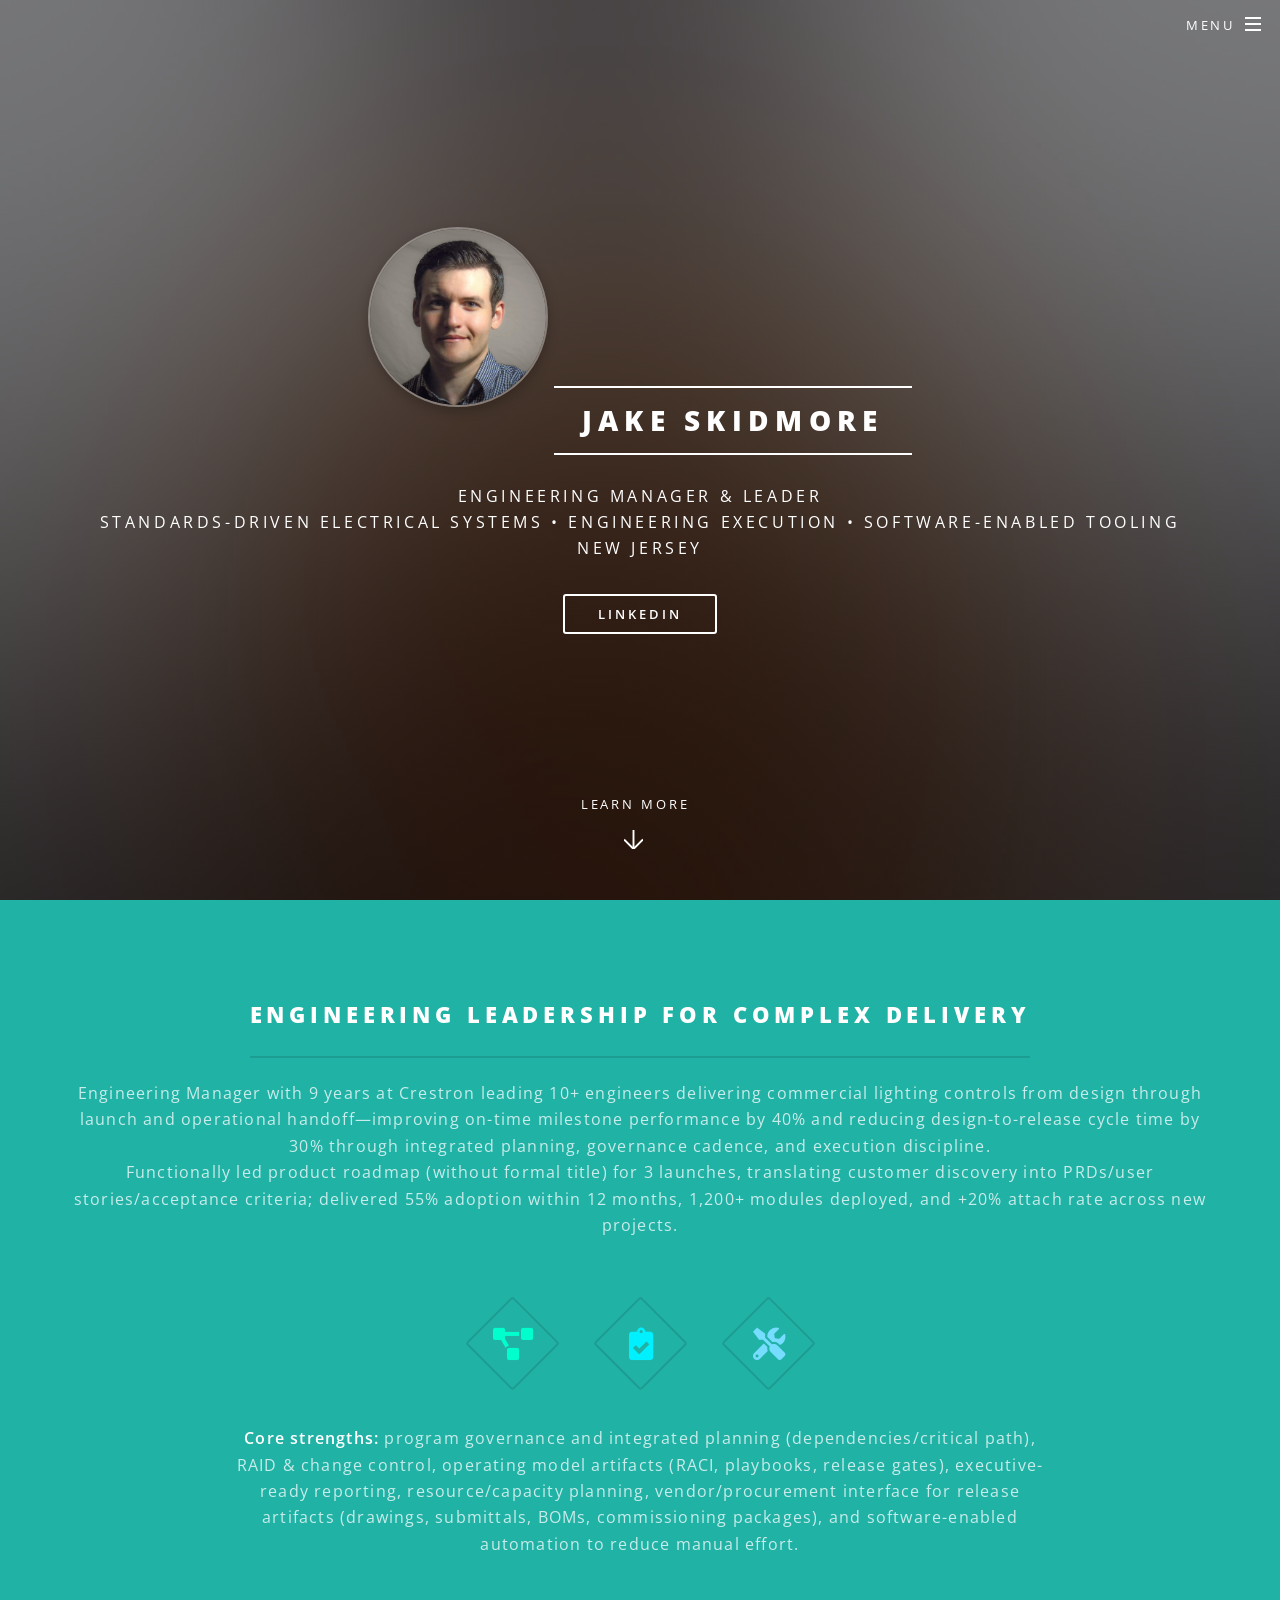
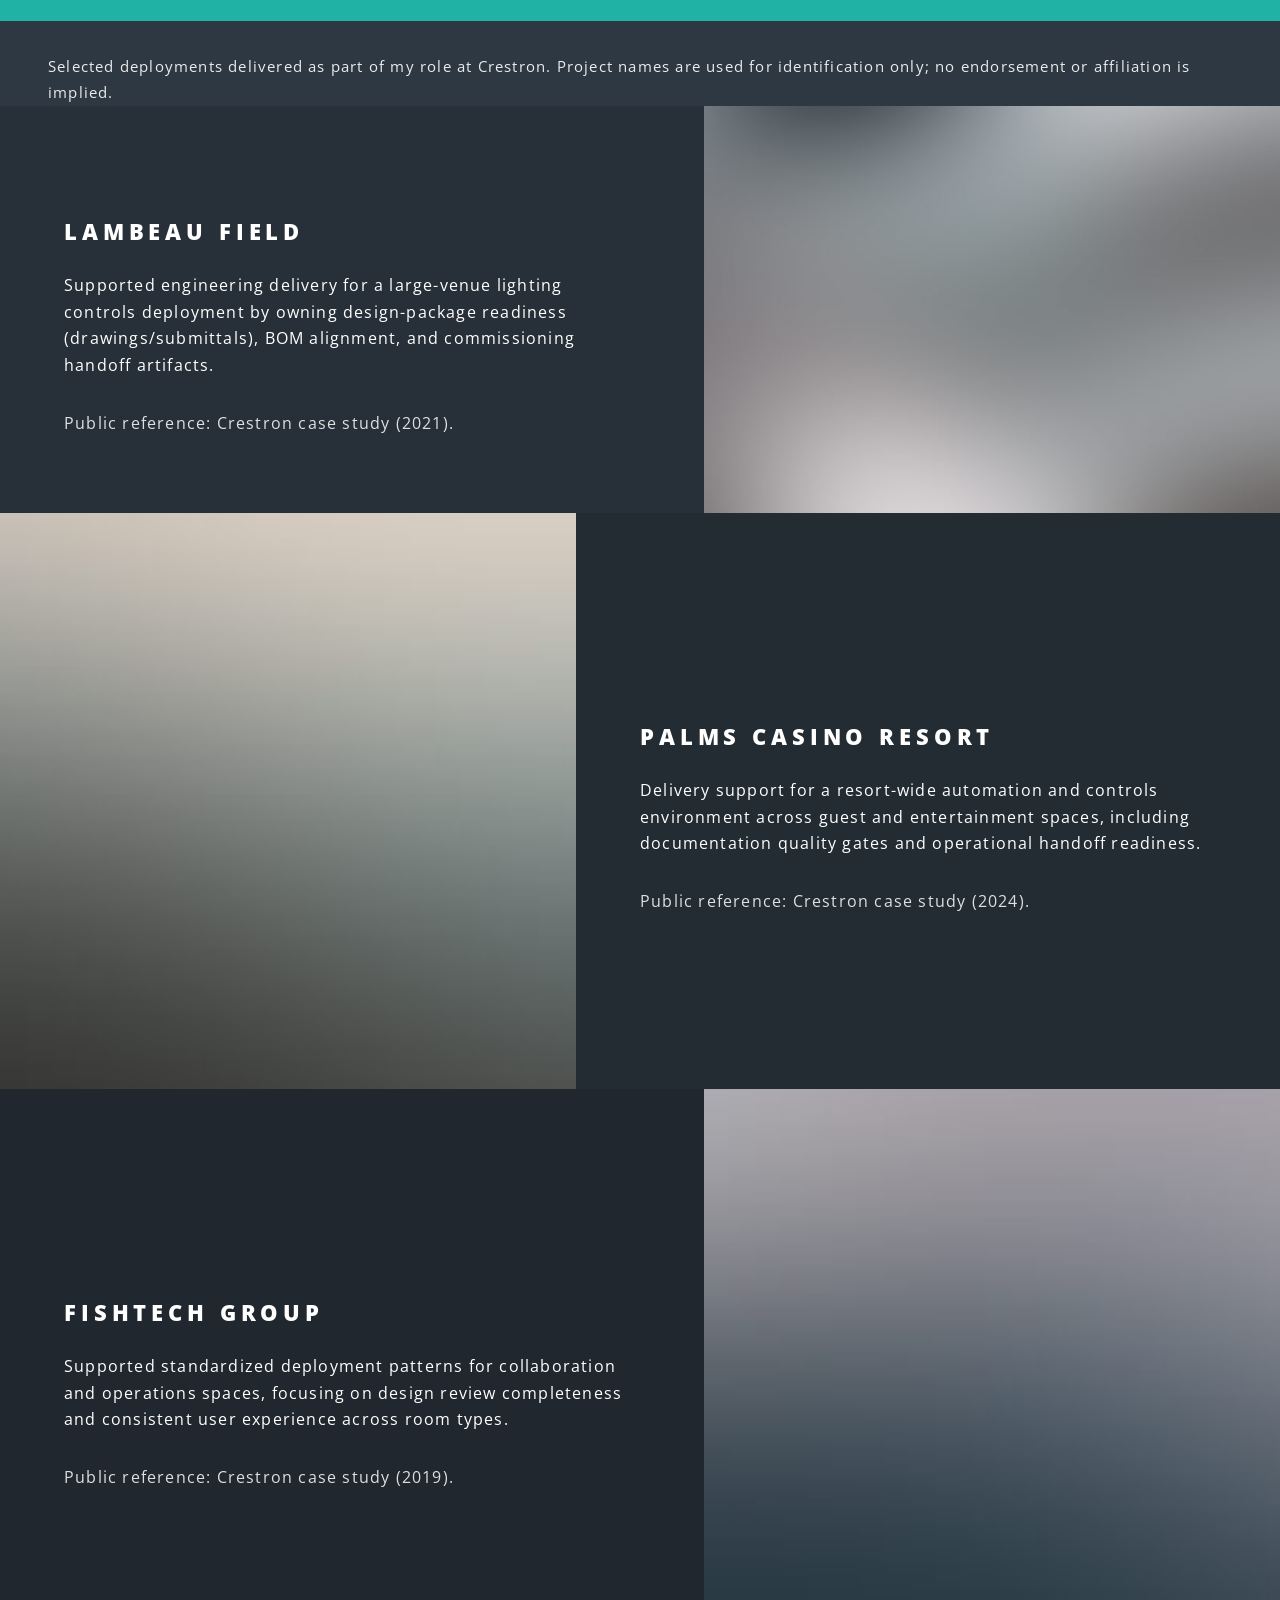
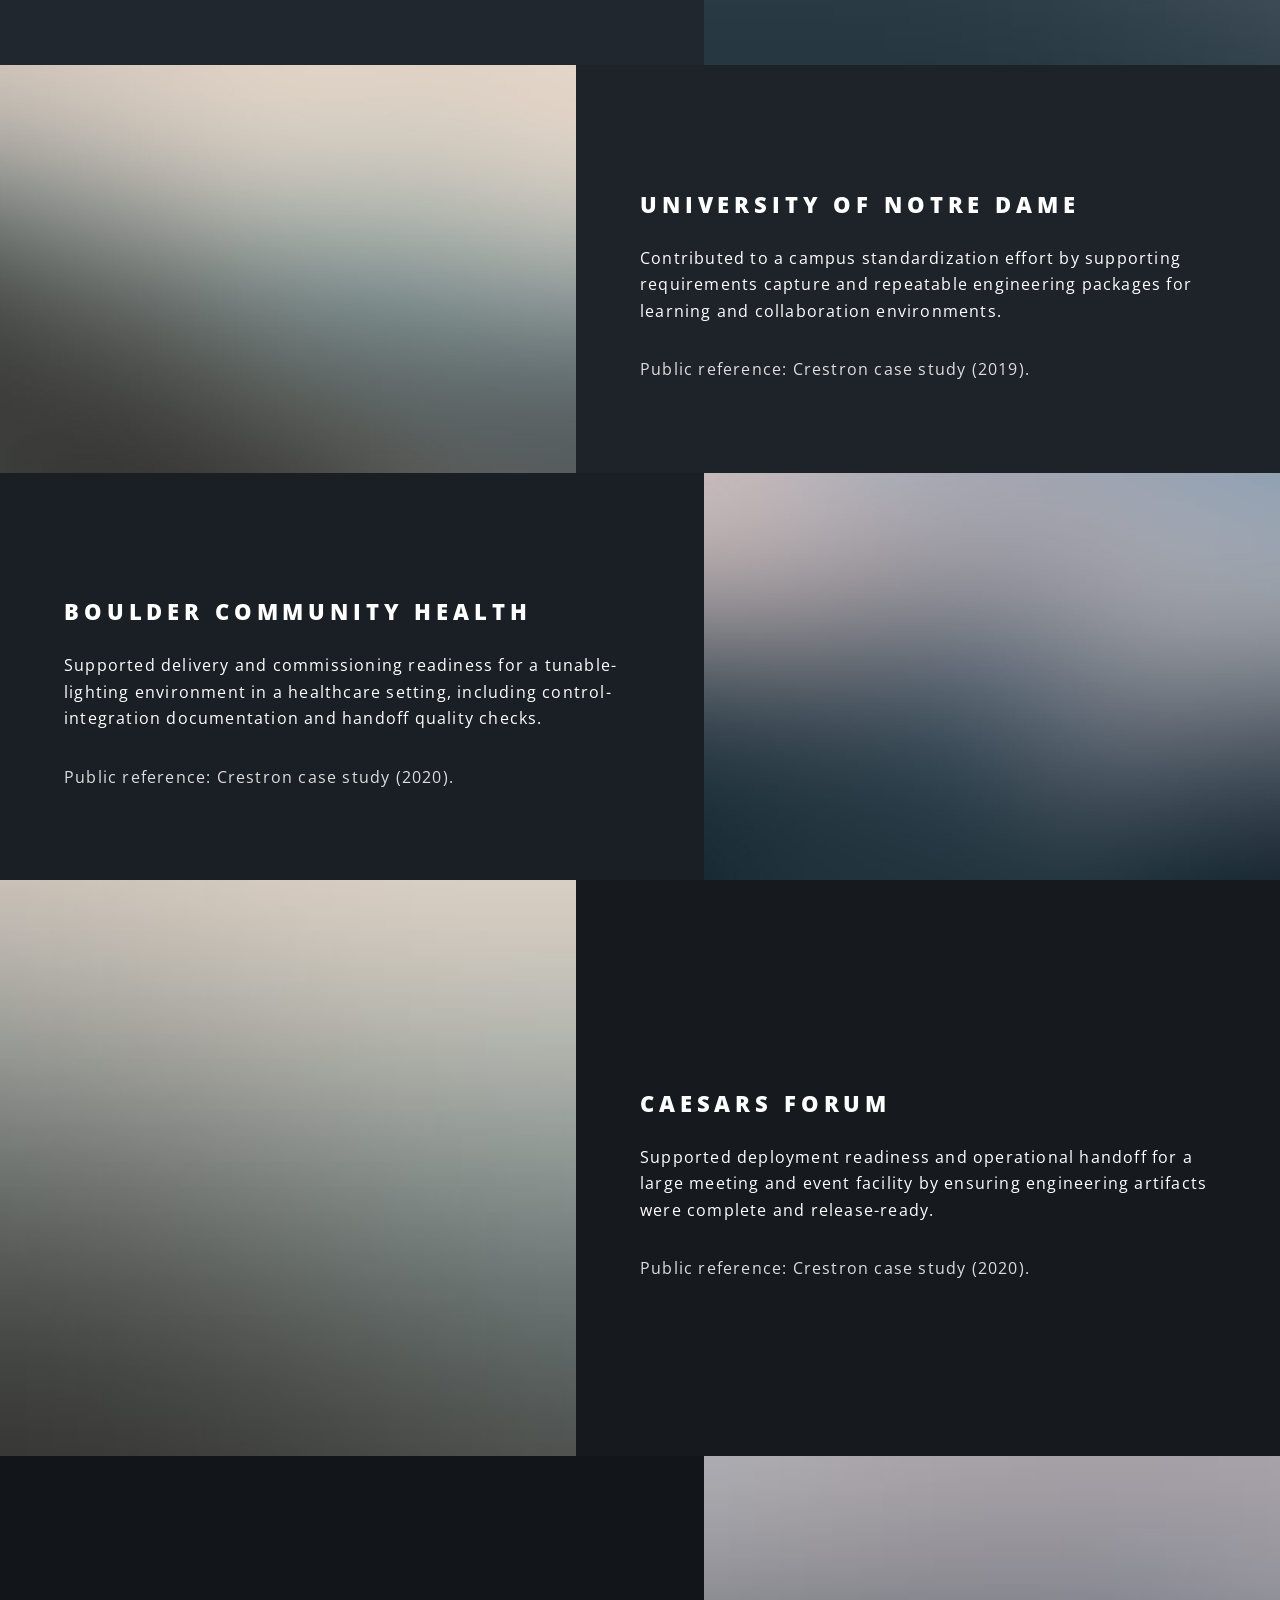
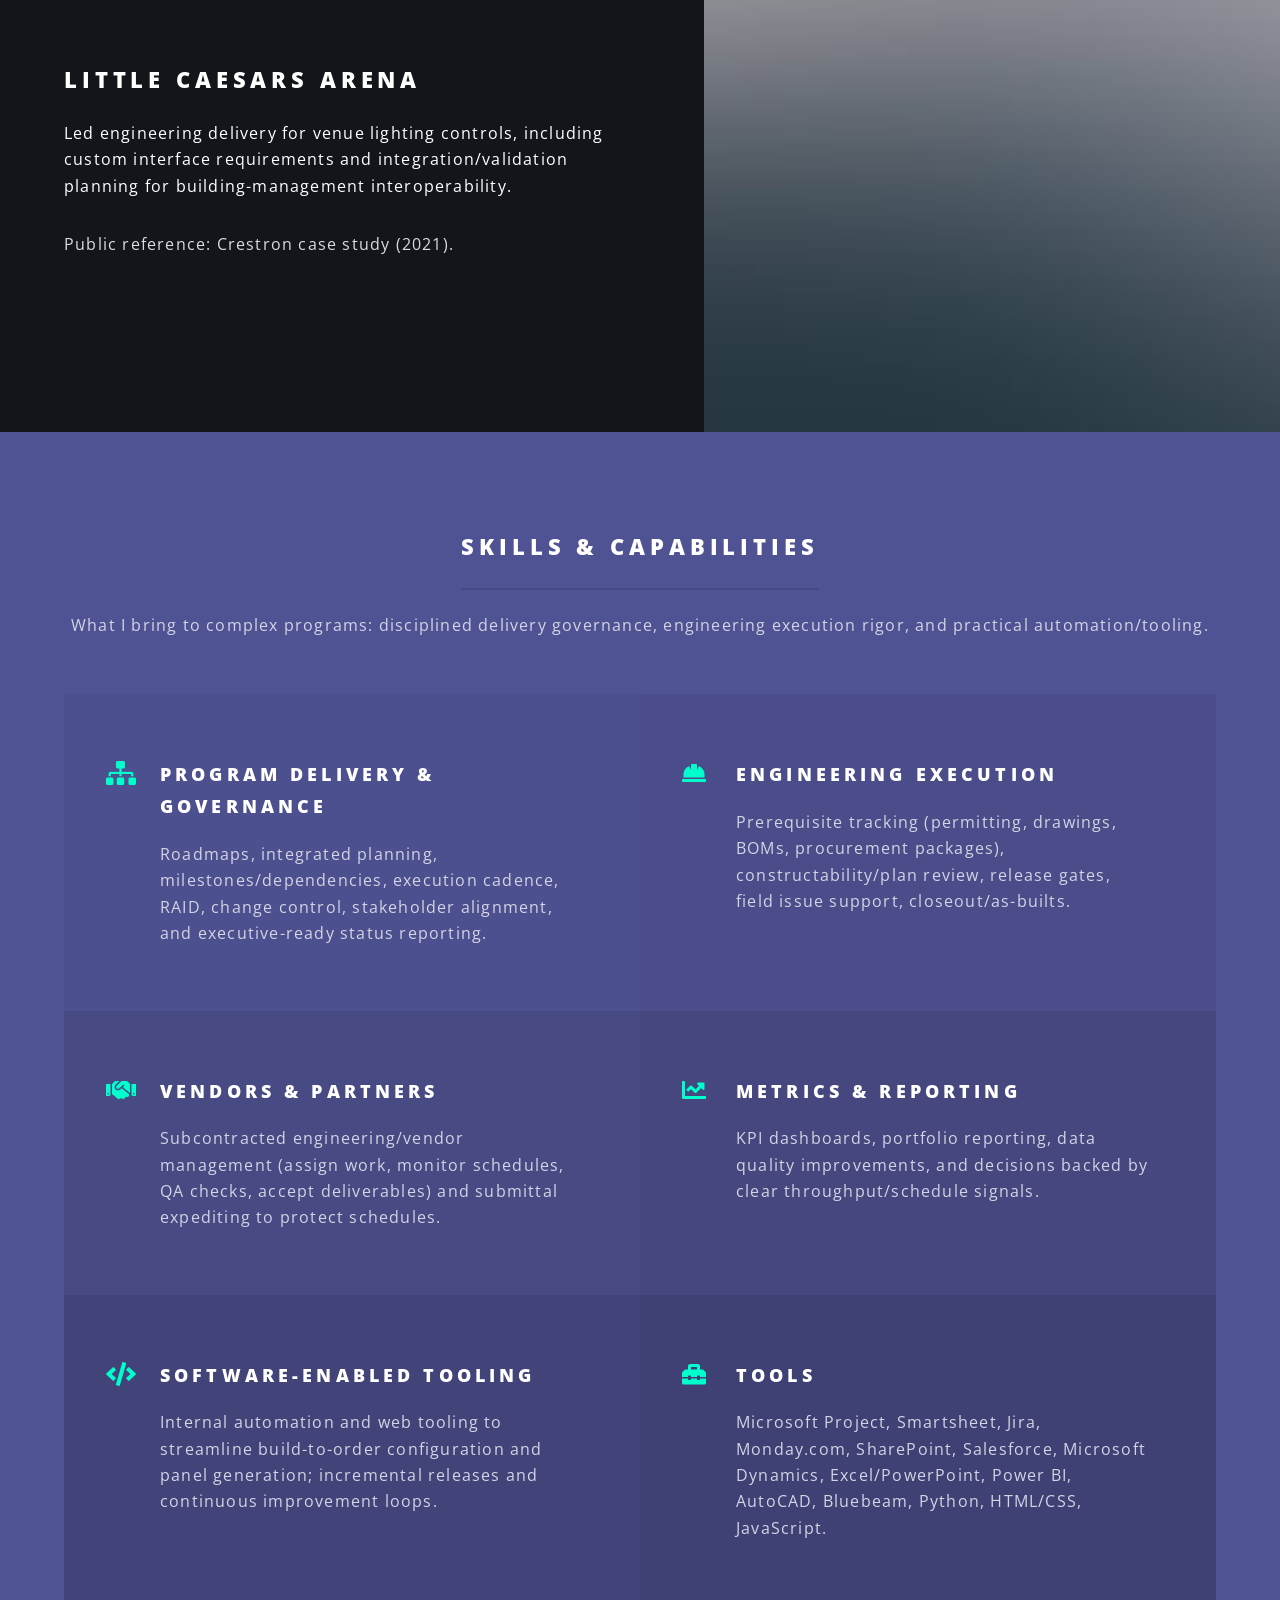
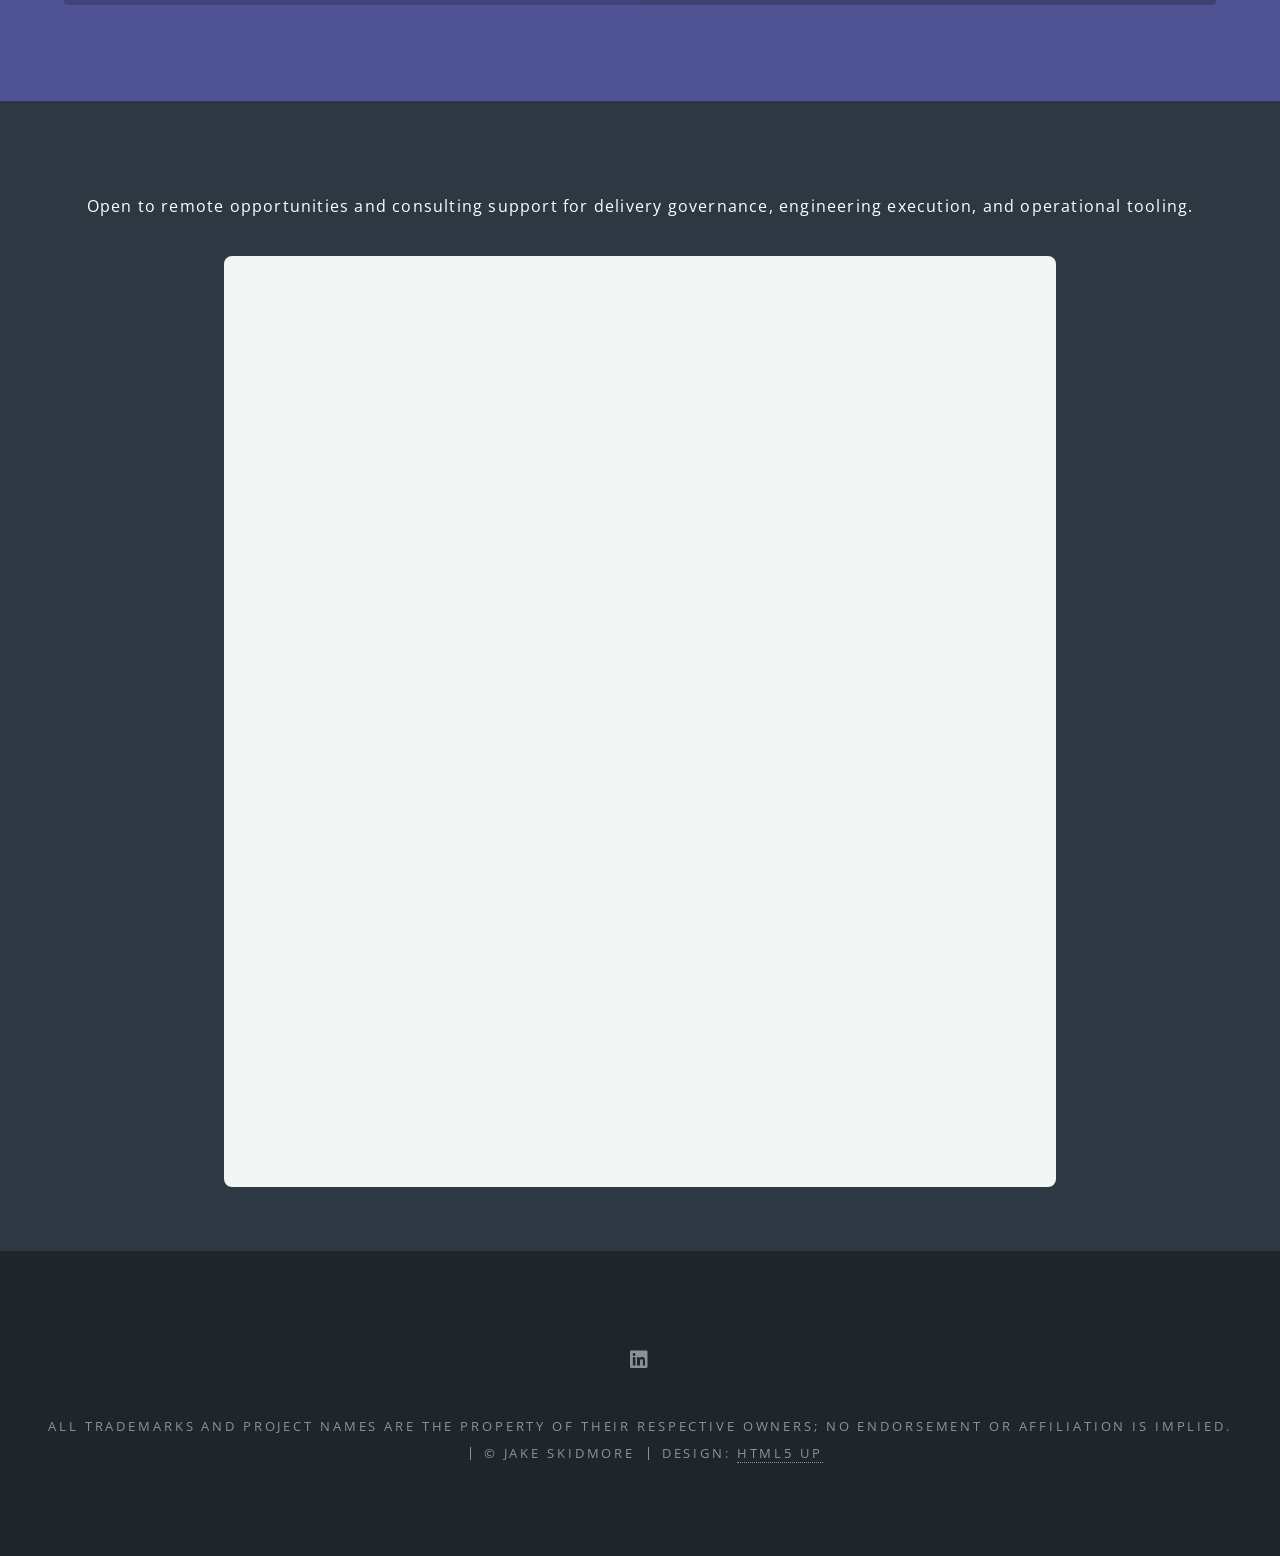
==== commit 41250162: "Update index.html" ====
--- a/index.html
+++ b/index.html
@@ -48,7 +48,7 @@
 							<p>
 								Engineering Manager & leader<br />
 								Standards-driven electrical systems • Engineering execution • Software-enabled tooling<br />
-								New Jersey (Remote-ready)
+								New Jersey 
 							</p>
 							<ul class="actions special">
 <li><a href="https://linkedin.com/in/jakeskidmore" class="button">LinkedIn</a></li>
